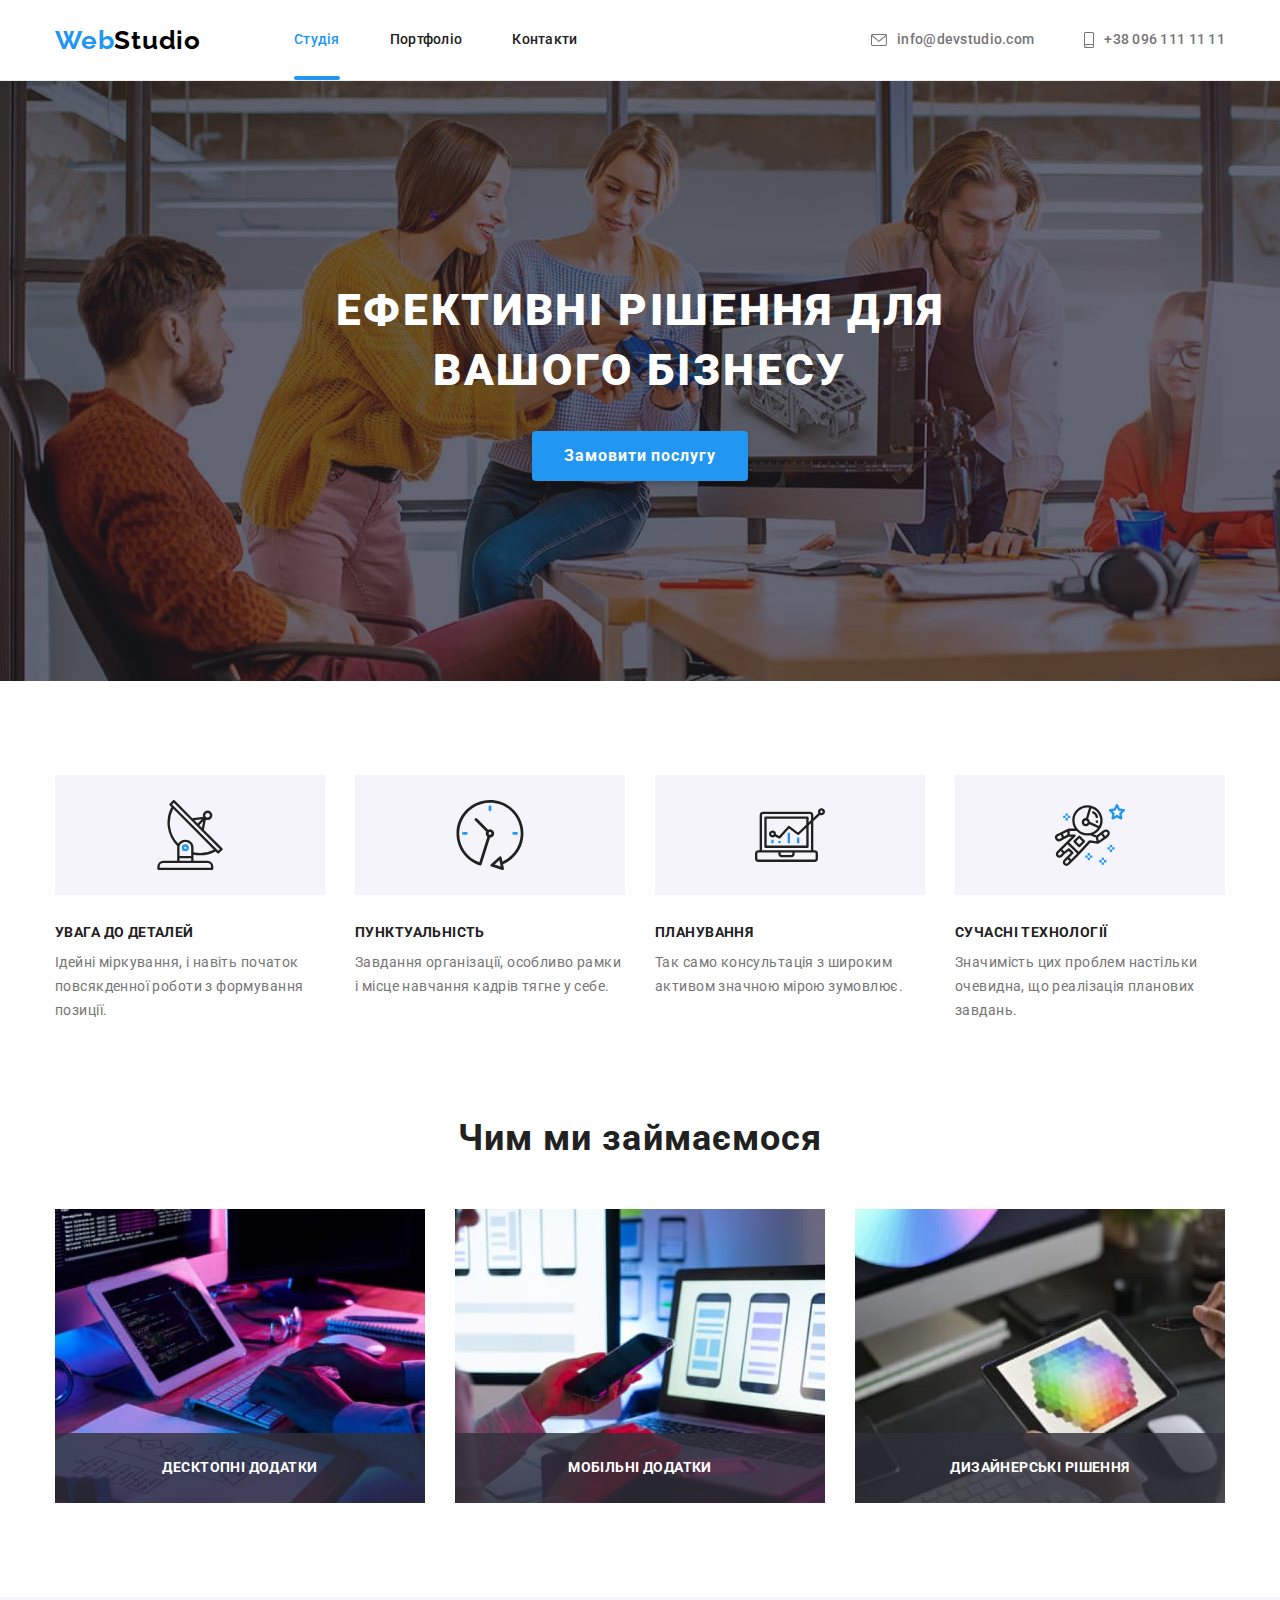
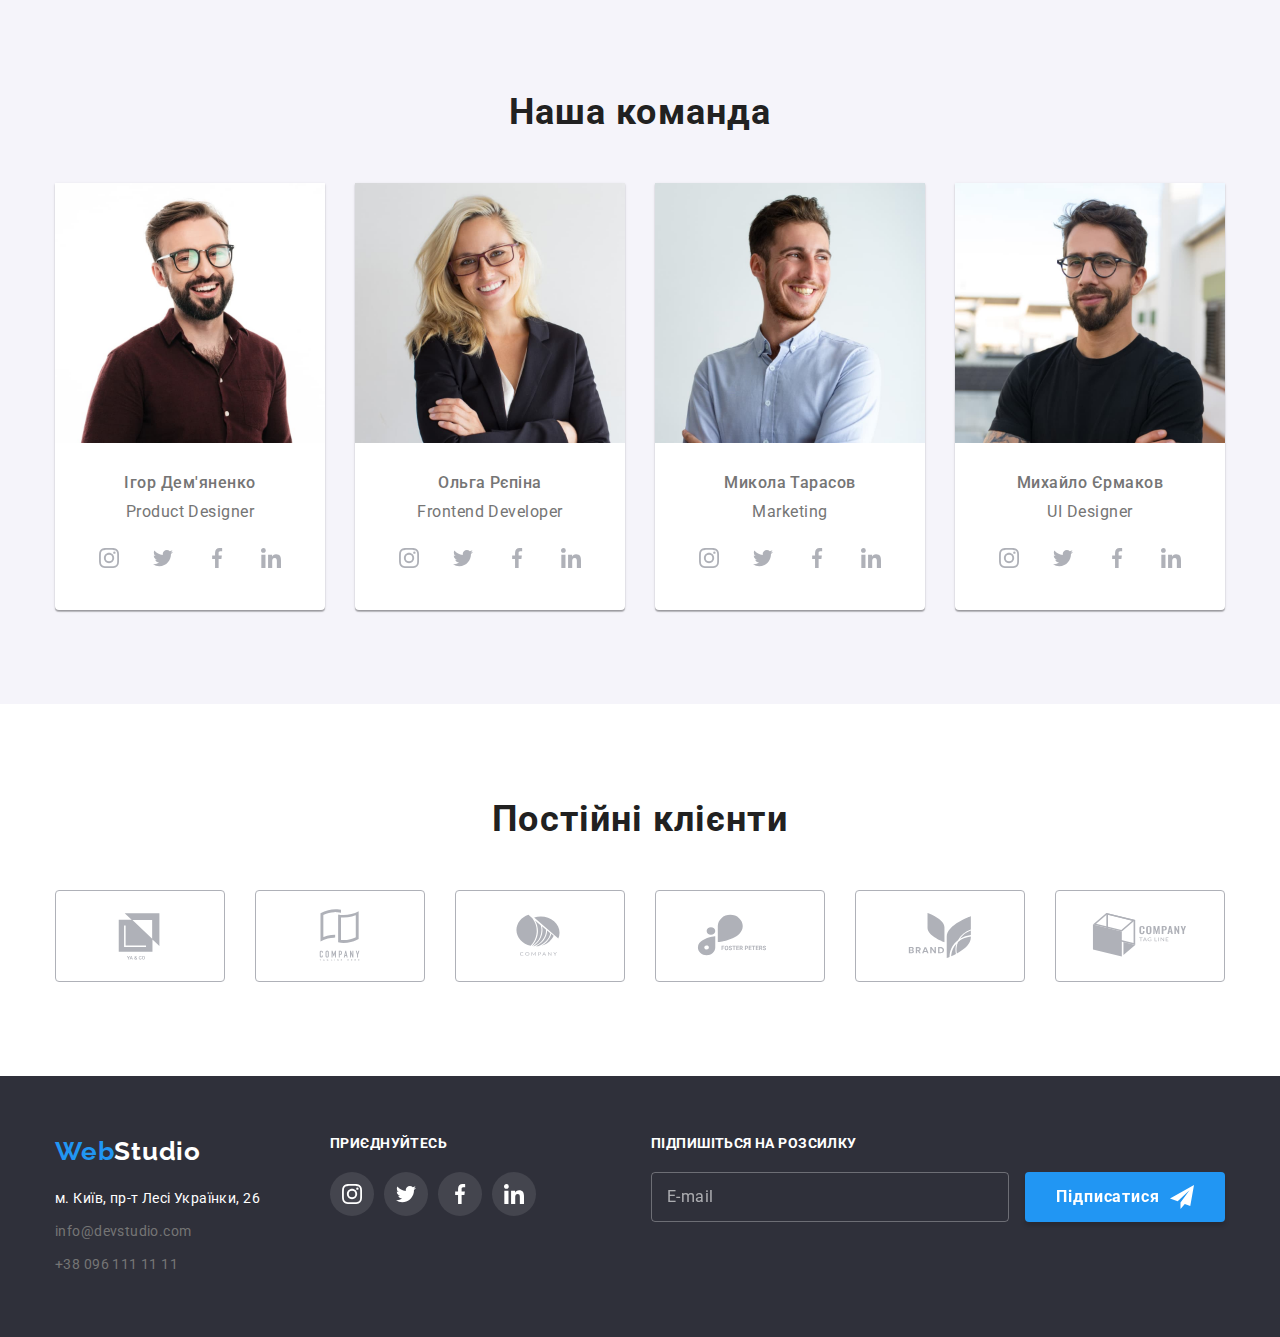
==== index.html @ 05b9ddca "oigpiugiogiug" ====
<!DOCTYPE html>
<html lang="uk">
  <head>
    <meta charset="UTF-8" />
    <meta http-equiv="X-UA-Compatible" content="IE=edge" />
    <meta name="viewport" content="width=device-width, initial-scale=1.0" />
    <title>Webstudio</title>
    <link rel="preconnect" href="https://fonts.googleapis.com" />
    <link rel="preconnect" href="https://fonts.gstatic.com" crossorigin />
    <link
      href="https://fonts.googleapis.com/css2?family=Raleway:wght@700&family=Roboto:wght@400;500;700;900&display=swap"
      rel="stylesheet"
    />
    <link
      rel="stylesheet"
      href="https://cdnjs.cloudflare.com/ajax/libs/modern-normalize/1.1.0/modern-normalize.min.css"
    />
    <link rel="stylesheet" href="./css/styles.css" />
  </head>
  <body>
    <!-- HEADER -->
    <header class="page-header">
      <div class="container page-header__container">
        <nav class="main-nav">
          <a href="./index.html" class="logo">Web<span class="logo--black">Studio</span></a>
          <ul class="main-nav__list">
            <li class="main-nav__item">
              <a href="./index.html" class="main-nav__link main-nav__link--current">Студія</a>
            </li>
            <li class="main-nav__item">
              <a href="./portfolio.html" class="main-nav__link">Портфоліо</a>
            </li>
            <li class="main-nav__item">
              <a href="" class="main-nav__link">Контакти</a>
            </li>
          </ul>
        </nav>

        <ul class="contacts">
          <li class="contacts__item">
            <a href="mailto:info@devstudio.com" class="contacts__link">
              <svg width="16" height="12" class="contacts__icon">
                <use href="./images/icons.svg#icon-envelope"></use>
              </svg>
              info@devstudio.com</a
            >
          </li>
          <li class="contacts__item">
            <a href="tel:+380961111111" class="contacts__link">
              <svg width="10" height="16" class="contacts__icon">
                <use href="./images/icons.svg#icon-smartphone"></use>
              </svg>
              +38 096 111 11 11</a
            >
          </li>
        </ul>
      </div>
    </header>

    <main>
      <!-- HERO -->
      <section class="hero">
        <h1 class="hero__title">Ефективні рішення для вашого бізнесу</h1>
        <button type="button" class="btn hero__btn" data-modal-open>Замовити послугу</button>
      </section>

      <!-- VALUES -->
      <section class="section values">
        <div class="container">
          <h2 class="section__title visualy-hidden">Наші корпоративні цінності</h2>
          <ul class="values__list">
            <li class="values__item">
              <div class="value__icon-container">
                <svg width="70" height="70" class="value__icon">
                  <use href="./images/icons.svg#icon-antenna"></use>
                </svg>
              </div>

              <h3 class="values__title">УВАГА ДО ДЕТАЛЕЙ</h3>
              <p class="values__text">
                Ідейні міркування, і навіть початок повсякденної роботи з формування позиції.
              </p>
            </li>
            <li class="values__item">
              <div class="value__icon-container">
                <svg width="70" height="70" class="value__icon">
                  <use href="./images/icons.svg#icon-Vector"></use>
                </svg>
              </div>
              <h3 class="values__title">ПУНКТУАЛЬНІСТЬ</h3>
              <p class="values__text">
                Завдання організації, особливо рамки і місце навчання кадрів тягне у себе.
              </p>
            </li>
            <li class="values__item">
              <div class="value__icon-container">
                <svg width="70" height="70" class="value__icon">
                  <use href="./images/icons.svg#icon-diagram"></use>
                </svg>
              </div>
              <h3 class="values__title">ПЛАНУВАННЯ</h3>
              <p class="values__text">
                Так само консультація з широким активом значною мірою зумовлює.
              </p>
            </li>
            <li class="values__item">
              <div class="value__icon-container">
                <svg width="70" height="70" class="value__icon">
                  <use href="./images/icons.svg#icon-astronaut"></use>
                </svg>
              </div>
              <h3 class="values__title">СУЧАСНІ ТЕХНОЛОГІЇ</h3>
              <p class="values__text">
                Значимість цих проблем настільки очевидна, що реалізація планових завдань.
              </p>
            </li>
          </ul>
        </div>
      </section>

      <!-- LABOUR -->
      <section class="section labour">
        <div class="container">
          <h2 class="section__title">Чим ми займаємося</h2>
          <ul class="labour__list">
            <li class="labour__item">
              <div class="labour__thumb">
                <img
                  src="./images/desktop.jpg"
                  width="370"
                  height="294"
                  alt="робочий стол з комп'ютером"
                  class="labour__image"
                />
                <p class="labour__text">Десктопні додатки</p>
              </div>
            </li>
            <li class="labour__item">
              <div class="labour__thumb">
                <img
                  src="./images/laptop.jpg"
                  width="370"
                  height="294"
                  alt="ноутбук"
                  class="labour__image"
                />
                <p class="labour__text">Мобільні додатки</p>
              </div>
            </li>
            <li class="labour__item">
              <div class="labour__thumb">
                <img
                  src="./images/tablet.jpg"
                  width="370"
                  height="294"
                  alt="планшет"
                  class="labour__image"
                />
                <p class="labour__text">Дизайнерські рішення</p>
              </div>
            </li>
          </ul>
        </div>
      </section>

      <!-- TEAM -->
      <section class="section team-section">
        <div class="container">
          <h2 class="section__title">Наша команда</h2>
          <ul class="team-list">
            <li class="team-list__item">
              <img
                src="./images/igor-demyanenko.jpg"
                alt="фото чоловіка"
                width="270"
                height="260"
              />
              <h3 class="team-list__title">Ігор Дем'яненко</h3>
              <p class="team-list__text">Product Designer</p>
              <ul class="network-list">
                <li class="network-list__item">
                  <a href="" class="network-list__link">
                    <svg width="20" height="20" class="image-svg">
                      <use href="./images/icons.svg#icon-instagram"></use>
                    </svg>
                  </a>
                </li>
                <li class="network-list__item">
                  <a href="" class="network-list__link">
                    <svg width="20" height="20" class="image-svg">
                      <use href="./images/icons.svg#icon-twitter"></use>
                    </svg>
                  </a>
                </li>
                <li class="network-list__item">
                  <a href="" class="network-list__link">
                    <svg width="20" height="20" class="image-svg">
                      <use href="./images/icons.svg#icon-facebook"></use>
                    </svg>
                  </a>
                </li>
                <li class="network-list__item">
                  <a href="" class="network-list__link">
                    <svg width="20" height="20" class="image-svg">
                      <use href="./images/icons.svg#icon-linkedin"></use>
                    </svg>
                  </a>
                </li>
              </ul>
            </li>
            <li class="team-list__item">
              <img src="./images/olga-repina.jpg" alt="фото жінки" width="270" height="260" />
              <h3 class="team-list__title">Ольга Рєпіна</h3>
              <p class="team-list__text">Frontend Developer</p>
              <ul class="network-list">
                <li class="network-list__item">
                  <a href="" class="network-list__link">
                    <svg width="20" height="20" class="image-svg">
                      <use href="./images/icons.svg#icon-instagram"></use>
                    </svg>
                  </a>
                </li>
                <li class="network-list__item">
                  <a href="" class="network-list__link">
                    <svg width="20" height="20" class="image-svg">
                      <use href="./images/icons.svg#icon-twitter"></use>
                    </svg>
                  </a>
                </li>
                <li class="network-list__item">
                  <a href="" class="network-list__link">
                    <svg width="20" height="20" class="image-svg">
                      <use href="./images/icons.svg#icon-facebook"></use>
                    </svg>
                  </a>
                </li>
                <li class="network-list__item">
                  <a href="" class="network-list__link">
                    <svg width="20" height="20" class="image-svg">
                      <use href="./images/icons.svg#icon-linkedin"></use>
                    </svg>
                  </a>
                </li>
              </ul>
            </li>
            <li class="team-list__item">
              <img src="./images/micola-tarasov.jpg" alt="фото чоловіка" width="270" height="260" />
              <h3 class="team-list__title">Микола Тарасов</h3>
              <p class="team-list__text">Marketing</p>
              <ul class="network-list">
                <li class="network-list__item">
                  <a href="" class="network-list__link">
                    <svg width="20" height="20" class="image-svg">
                      <use href="./images/icons.svg#icon-instagram"></use>
                    </svg>
                  </a>
                </li>
                <li class="network-list__item">
                  <a href="" class="network-list__link">
                    <svg width="20" height="20" class="image-svg">
                      <use href="./images/icons.svg#icon-twitter"></use>
                    </svg>
                  </a>
                </li>
                <li class="network-list__item">
                  <a href="" class="network-list__link">
                    <svg width="20" height="20" class="image-svg">
                      <use href="./images/icons.svg#icon-facebook"></use>
                    </svg>
                  </a>
                </li>
                <li class="network-list__item">
                  <a href="" class="network-list__link">
                    <svg width="20" height="20" class="image-svg">
                      <use href="./images/icons.svg#icon-linkedin"></use>
                    </svg>
                  </a>
                </li>
              </ul>
            </li>
            <li class="team-list__item">
              <img
                src="./images/mikhailo-ermakov.jpg"
                alt="фото чоловіка"
                width="270"
                height="260"
              />
              <h3 class="team-list__title">Михайло Єрмаков</h3>
              <p class="team-list__text">UI Designer</p>
              <ul class="network-list">
                <li class="network-list__item">
                  <a href="" class="network-list__link">
                    <svg width="20" height="20" class="image-svg">
                      <use href="./images/icons.svg#icon-instagram"></use>
                    </svg>
                  </a>
                </li>
                <li class="network-list__item">
                  <a href="" class="network-list__link">
                    <svg width="20" height="20" class="image-svg">
                      <use href="./images/icons.svg#icon-twitter"></use>
                    </svg>
                  </a>
                </li>
                <li class="network-list__item">
                  <a href="" class="network-list__link">
                    <svg width="20" height="20" class="image-svg">
                      <use href="./images/icons.svg#icon-facebook"></use>
                    </svg>
                  </a>
                </li>
                <li class="network-list__item">
                  <a href="" class="network-list__link">
                    <svg width="20" height="20" class="image-svg">
                      <use href="./images/icons.svg#icon-linkedin"></use>
                    </svg>
                  </a>
                </li>
              </ul>
            </li>
          </ul>
        </div>
      </section>

      <!-- ПОСТІЙНІ КЛІЄНТИ -->
      <section class="section">
        <div class="container">
          <h2 class="section__title">Постійні клієнти</h2>
          <ul class="clients">
            <li class="clients__item">
              <a href="" class="clients__link">
                <svg width="106" height="60" class="image-svg">
                  <use href="./images/icons.svg#icon-client-1"></use>
                </svg>
              </a>
            </li>
            <li class="clients__item">
              <a href="" class="clients__link">
                <svg width="106" height="60" class="image-svg">
                  <use href="./images/icons.svg#icon-client-2"></use>
                </svg>
              </a>
            </li>
            <li class="clients__item">
              <a href="" class="clients__link">
                <svg width="106" height="60" class="image-svg">
                  <use href="./images/icons.svg#icon-client-3"></use>
                </svg>
              </a>
            </li>
            <li class="clients__item">
              <a href="" class="clients__link">
                <svg width="106" height="60" class="image-svg">
                  <use href="./images/icons.svg#icon-client-4"></use>
                </svg>
              </a>
            </li>
            <li class="clients__item">
              <a href="" class="clients__link">
                <svg width="106" height="60" class="image-svg">
                  <use href="./images/icons.svg#icon-client-5"></use>
                </svg>
              </a>
            </li>
            <li class="clients__item">
              <a href="" class="clients__link">
                <svg width="106" height="60" class="image-svg">
                  <use href="./images/icons.svg#icon-client-6"></use>
                </svg>
              </a>
            </li>
          </ul>
        </div>
      </section>
      <!-- MODAL WINDOW -->

      <div class="backdrop is-hidden" data-modal>
        <div class="modal">
          <p class="modal__title">Залиште свої дані, ми вам передзвонимо</p>
          <form class="contact-form">
            <label for="name" class="contact-form__label">Ім'я</label>
            <div class="contact-form__thumb">
              <input type="text" id="name" required class="contact-form__input" />
              <svg class="contact-form__icon" width="18" height="18">
                <use href="./images/icons.svg#icon-person-input"></use>
              </svg>
            </div>
            <label for="tel" class="contact-form__label">Телефон</label>
            <div class="contact-form__thumb">
              <input type="tel" id="tel" class="contact-form__input" required />
              <svg class="contact-form__icon" width="18" height="18">
                <use href="./images/icons.svg#icon-phone-input"></use>
              </svg>
            </div>
            <label for="email" class="contact-form__label">Пошта</label>
            <div class="contact-form__thumb">
              <input type="email" id="email" class="contact-form__input" required />
              <svg class="contact-form__icon" width="18" height="18">
                <use href="./images/icons.svg#icon-email-input"></use>
              </svg>
            </div>
            <label for="comment" class="contact-form__label">Коментар</label>
            <textarea
              name="comment"
              id="comment"
              placeholder="Введіть текст"
              class="contact-form__message"
            ></textarea>

            <label for="pact" class="checkbox">
              <input
                type="checkbox"
                name="pact"
                id="pact"
                class="visualy-hidden checkbox__input"
                value="agree-with-terms"
                required
              />
              <span class="checkbox__icon"> </span>
              <span>Погоджуюся з розсилкою та приймаю</span>
              <a href="" target="blank" class="pact-link">Умови договору</a>
            </label>
            <button type="submit" class="btn btn--modal">Відправити</button>
          </form>

          <button class="close-button" data-modal-close>
            <svg class="close-button-icon" width="18" height="18">
              <use href="./images/icons.svg#icon-close"></use>
            </svg>
          </button>
        </div>
      </div>
    </main>

    <!-- FOOTER -->
    <footer class="page-footer">
      <div class="container page-footer--flex-container">
        <div class="foot-adress-container">
          <a href="./index.html" class="logo logo--margin"
            >Web<span class="logo--white">Studio</span></a
          >
          <address>
            <ul class="site-adress">
              <li class="site-adress__item">
                <a
                  href="https://www.google.com.ua/maps/place/%D0%B1%D1%83%D0%BB.+%D0%9B%D0%B5%D1%81%D0%B8+%D0%A3%D0%BA%D1%80%D0%B0%D0%B8%D0%BD%D0%BA%D0%B8,+26,+%D0%9A%D0%B8%D0%B5%D0%B2,+02000/@50.4265841,30.5361971,17z"
                  class="site-adress__link site-adress__link--street"
                  >м. Київ, пр-т Лесі Українки, 26</a
                >
              </li>
              <li class="site-adress__item">
                <a href="mailto:info@devstudio.com" class="site-adress__link">info@devstudio.com</a>
              </li>
              <li class="site-adress__item">
                <a href="tel:+380961111111" class="site-adress__link">+38 096 111 11 11</a>
              </li>
            </ul>
          </address>
        </div>
        <div class="foot-social-links">
          <p class="text">Приєднуйтесь</p>
          <ul class="network-list">
            <li class="foot-network-item">
              <a href="" class="network-list__link network-link--footer">
                <svg width="20" height="20" class="foot-network-icon">
                  <use href="./images/icons.svg#icon-instagram"></use>
                </svg>
              </a>
            </li>
            <li class="foot-network-item">
              <a href="" class="network-list__link network-link--footer">
                <svg width="20" height="20" class="foot-network-icon">
                  <use href="./images/icons.svg#icon-twitter"></use>
                </svg>
              </a>
            </li>
            <li class="foot-network-item">
              <a href="" class="network-list__link network-link--footer">
                <svg width="20" height="20" class="foot-network-icon">
                  <use href="./images/icons.svg#icon-facebook"></use>
                </svg>
              </a>
            </li>
            <li class="foot-network-item">
              <a href="" class="network-list__link network-link--footer">
                <svg width="20" height="20" class="foot-network-icon">
                  <use href="./images/icons.svg#icon-linkedin"></use>
                </svg>
              </a>
            </li>
          </ul>
        </div>
        <div class="sign-container">
          <p class="sign-title">Підпишіться на розсилку</p>
          <form class="sign-form">
            <label class="sign-label"
              ><input type="text" class="sign-input" placeholder=" " /><span
                class="sign-description"
                >E-mail</span
              ></label
            >

            <button type="submit" class="btn with-icon">
              <span>Підписатися</span>
              <svg class="button-icon" width="24" height="24">
                <use href="./images/icons.svg#icon-send"></use>
              </svg>
            </button>
          </form>
        </div>
      </div>
    </footer>
    <script src="./js/modal.js"></script>
  </body>
</html>
---- css/styles.css ----
:root {
  --main-text-color: #757575;
  --secondary-text-color: #212121;
  --accent-color: #2196f3;
  --main-background-color: #f5f5f5;
  --secondary-background-color: #f5f4fa;
  --white-color: #ffffff;
  --banner-background-color: #2f303a;
  --black-color: #000000;
  --background-icon-color: #afb1b8;
}

/* RESET */

ul {
  list-style: none;
  padding: 0;
  margin: 0;
}

a {
  text-decoration: none;
  color: inherit;
}

h1,
h2,
h3,
h4,
p {
  margin: 0;
}

img {
  display: block;
  max-width: 100%;
  height: auto;
}

/* UTILITES */

.image-svg {
  display: block;
}

.is-hidden {
  opacity: 0;
  pointer-events: none;
}

/*  COMMON STYLES */

body {
  max-width: 1600px;
  margin: 0 auto;

  color: var(--main-text-color);
  font-family: 'Roboto', sans-serif;
}

.section {
  padding-top: 94px;
  padding-bottom: 94px;
}

.container {
  width: 1200px;
  margin-left: auto;
  margin-right: auto;
  padding-left: 15px;
  padding-right: 15px;
}

.title {
  color: var(--secondary-text-color);
}

.visualy-hidden {
  position: absolute;
  width: 1px;
  height: 1px;
  margin: -1px;
  border: 0;
  padding: 0;
  clip: rect(0 0 0 0);
  overflow: hidden;
}

.section__title {
  margin-bottom: 50px;

  font-weight: 700;
  font-size: 36px;
  line-height: 1.17;
  text-align: center;
  letter-spacing: 0.03em;
  color: var(--secondary-text-color);
}

.btn {
  padding-top: 10px;
  padding-bottom: 10px;
  border: 0;
  border-radius: 4px;

  font-family: inherit;
  font-weight: 700;
  font-size: 16px;
  line-height: 1.88;
  letter-spacing: 0.06em;
  cursor: pointer;

  color: var(--white-color);
  background-color: var(--accent-color);
  border-color: transparent;

  box-shadow: 0px 4px 4px rgba(0, 0, 0, 0.15);
}

/* HEADER */

.page-header {
  border-bottom: 1px solid #ececec;
}

.page-header__container {
  display: flex;
  align-items: center;
}

/* LOGO */

.logo {
  display: inline-flex;
  margin-right: 93px;

  font-family: 'Raleway', sans-serif;
  font-weight: 700;
  font-size: 26px;
  line-height: 1.19;
  letter-spacing: 0.03em;
  color: var(--accent-color);
}

.logo--black {
  color: var(--black-color);
}

/*  MAIN NAVIGATION */

.main-nav {
  display: flex;
  align-items: center;
}

.main-nav__list {
  display: flex;
}

.main-nav__item:not(:last-child) {
  margin-right: 50px;
}

.main-nav__link {
  display: block;
  padding-top: 32px;
  padding-bottom: 32px;

  transition: color 250ms cubic-bezier(0.4, 0, 0.2, 1);

  font-weight: 500;
  font-size: 14px;
  line-height: 1.14;
  letter-spacing: 0.02em;

  color: var(--secondary-text-color);
}

.main-nav__link:hover,
.main-nav__link:focus,
.main-nav__link--current {
  color: var(--accent-color);
}

.main-nav__item {
  position: relative;
}

.main-nav__link--current::after {
  content: '';

  position: absolute;
  left: 0;
  bottom: 0;
  width: 100%;
  height: 4px;
  border-radius: 2px;

  background-color: currentColor;
}

/* CONTACTS */

.contacts {
  display: flex;
  margin-left: auto;
}

.contacts__item:not(:last-child) {
  margin-right: 50px;
}

.contacts__link {
  display: inline-flex;
  align-items: center;
  padding-top: 32px;
  padding-bottom: 32px;

  transition: color 250ms cubic-bezier(0.4, 0, 0.2, 1), fill 250ms cubic-bezier(0.4, 0, 0.2, 1);

  font-weight: 500;
  font-size: 14px;
  line-height: 1.14;
  letter-spacing: 0.02em;
  fill: currentColor;
}

.contacts__icon {
  margin-right: 10px;
}

.contacts__link:hover,
.contacts__link:focus {
  color: var(--accent-color);
  fill: var(--accent-color);
}

/* HERO */

.hero {
  padding-top: 200px;
  padding-bottom: 200px;

  text-align: center;
  background-color: var(--banner-background-color);
  background-image: linear-gradient(rgba(47, 48, 58, 0.4), rgba(47, 48, 58, 0.4)),
    url(../images/banner.jpg);
}

.hero__title {
  width: 696px;
  margin-right: auto;
  margin-left: auto;
  margin-bottom: 30px;

  font-weight: 900;
  font-size: 44px;
  line-height: 1.36;
  letter-spacing: 0.06em;
  text-transform: uppercase;
  color: var(--white-color);
}

.hero__btn {
  padding-right: 32px;
  padding-left: 32px;
  border-radius: 4px;
  min-width: 216px;
}

/* VALUES */

.values__list {
  display: flex;
}

.values__item:not(:last-child) {
  margin-right: 30px;
}

.values {
  padding-bottom: 0;
}

.values__title {
  margin-bottom: 10px;

  font-weight: 700;
  font-size: 14px;
  line-height: 1.14;
  letter-spacing: 0.03em;
  text-transform: uppercase;
  color: var(--secondary-text-color);
}

.values__text {
  font-weight: 400;
  font-size: 14px;
  line-height: 1.71;
  letter-spacing: 0.03em;
}

.value__icon-container {
  display: inline-flex;
  align-items: center;
  justify-content: center;
  width: 270px;
  height: 120px;
  margin-bottom: 30px;

  background-color: var(--secondary-background-color);
}

.value__icon {
  display: block;
}
/* LABOURS */

.labour__list {
  display: flex;
}

.labour__item:not(:last-child) {
  margin-right: 30px;
}

.labour__text {
  position: absolute;
  bottom: 0;
  width: 100%;
  height: 70px;
  display: flex;
  align-items: center;
  justify-content: center;

  font-weight: 700;
  font-size: 14px;
  line-height: 1.14;
  text-align: center;
  letter-spacing: 0.03em;
  text-transform: uppercase;

  color: var(--white-color);
  background-color: rgba(47, 48, 58, 0.8);
}

.labour__thumb {
  position: relative;
}

/* TEAM */

.team-section {
  background-color: var(--secondary-background-color);
}

.team-list {
  display: flex;
}

.team-list__item:not(:last-child) {
  margin-right: 30px;
}

.team-list__title {
  padding-top: 30px;
  margin-bottom: 10px;

  font-weight: 500;
  font-size: 16px;
  line-height: 1.19;
  text-align: center;
  letter-spacing: 0.03em;
}

.team-list__text {
  margin-bottom: 15px;

  font-weight: 400;
  font-size: 16px;
  line-height: 1.19;
  text-align: center;
  letter-spacing: 0.03em;
}

.team-list__item {
  border-radius: 0px 0px 4px 4px;

  background-color: var(--white-color);
  box-shadow: 0px 1px 3px rgba(0, 0, 0, 0.12), 0px 1px 1px rgba(0, 0, 0, 0.14),
    0px 2px 1px rgba(0, 0, 0, 0.2);
}

.network-list {
  display: flex;
  justify-content: center;
  padding-bottom: 30px;
}

.network-list__item:not(:last-child) {
  margin-right: 10px;
}

.network-list__link {
  display: inline-flex;
  align-items: center;
  justify-content: center;
  width: 44px;
  height: 44px;
  border-radius: 50%;

  transition: fill 250ms cubic-bezier(0.4, 0, 0.2, 1),
    background-color 250ms cubic-bezier(0.4, 0, 0.2, 1);

  fill: var(--background-icon-color);
}

.network-list__link:hover,
.network-list__link:focus {
  fill: var(--white-color);
  background-color: var(--accent-color);
}

/* CLIENTS */

.clients {
  display: flex;
}

.clients__item:not(:last-child) {
  margin-right: 30px;
}

.clients__link {
  display: inline-flex;
  justify-content: center;
  align-items: center;
  width: 170px;
  height: 92px;
  border: 1px solid #afb1b8;
  border-radius: 4px;

  transition: fill 250ms cubic-bezier(0.4, 0, 0.2, 1),
    border-color 250ms cubic-bezier(0.4, 0, 0.2, 1);

  fill: var(--background-icon-color);
}

.clients__link:hover,
.clients__link:focus {
  fill: var(--accent-color);
  border-color: var(--accent-color);
}

/* MODAL WINDOW */

.backdrop {
  position: fixed;
  left: 0;
  top: 0;
  width: 100%;
  height: 100%;

  transition: opacity 250ms cubic-bezier(0.4, 0, 0.2, 1);

  background-color: rgba(0, 0, 0, 0.2);
}

.backdrop.is-hidden .modal {
  transform: scale(1.1) translate(-50%, -50%);
}

.modal {
  position: absolute;
  left: 50%;
  top: 50%;
  transform: translate(-50%, -50%) scale(1);
  width: 528px;
  height: 581px;
  border-radius: 4px;
  padding: 40px;

  transition: transform 500ms cubic-bezier(0.4, 0, 0.2, 1);

  box-shadow: 0 1px 2px rgba(0, 0, 0, 0.2), 0 1px 1px rgba(0, 0, 0, 0.14);
  background-color: var(--white-color);
}

.modal__title {
  margin-bottom: 12px;

  font-weight: 700;
  font-size: 20px;
  line-height: 1.15;
  text-align: center;
  letter-spacing: 0.03em;

  color: var(--secondary-text-color);
}

.contact-form {
  display: flex;
  flex-direction: column;
}

.contact-form__label {
  margin-bottom: 4px;

  font-weight: 400;
  font-size: 12px;
  line-height: 1.14;
  letter-spacing: 0.01em;
}

.contact-form__input {
  height: 40px;
  width: 100%;
  padding-left: 42px;

  transition: border-color 250ms cubic-bezier(0.4, 0, 0.2, 1);

  border: 1px solid rgba(33, 33, 33, 0.2);
  border-radius: 4px;
}

.contact-form__input:focus + .contact-form__icon,
.contact-form__input:focus-within,
.contact-form__message:focus-within {
  outline: none;
  border-color: var(--accent-color);
  fill: var(--accent-color);
}

.contact-form__message {
  margin-bottom: 20px;
  resize: none;
  height: 120px;
  padding: 12px 16px;

  transition: border-color 250ms cubic-bezier(0.4, 0, 0.2, 1);
  border: 1px solid rgba(33, 33, 33, 0.2);
}

.contact-form__message::placeholder {
  font-weight: 400;
  font-size: 12px;
  line-height: 1.14;
  letter-spacing: 0.01em;

  color: rgba(117, 117, 117, 0.5);
}

.contact-form__thumb {
  position: relative;
  margin-bottom: 10px;
}

.contact-form__icon {
  position: absolute;
  top: 50%;
  left: 12px;
  transform: translateY(-50%);
  pointer-events: none;

  transition: fill 250ms cubic-bezier(0.4, 0, 0.2, 1);
}

.checkbox {
  position: relative;
  display: flex;
  align-items: center;
  margin-bottom: 30px;
  padding-left: 36px;

  font-weight: 400;
  font-size: 14px;
  line-height: 1.71;
  letter-spacing: 0.03em;
}

.pact-link {
  text-decoration: underline;
  color: var(--accent-color);
}

.checkbox__icon {
  position: absolute;
  top: 50%;
  left: 12px;
  transform: translateY(-50%);
  display: inline-flex;
  width: 16px;
  height: 15px;
  border: 2px solid var(--secondary-text-color);
  border-radius: 2px;
  transition: background-color 250ms cubic-bezier(0.4, 0, 0.2, 1);
}

.checkbox__input:checked + .checkbox__icon {
  border: transparent;
  background-origin: border-box;
  background-color: var(--accent-color);
  background-image: url(../images/checkbox-icon.svg);
  background-size: contain;
  background-position: center;
}

.btn--modal {
  padding-right: 20px;
  padding-left: 20px;
  min-width: 200px;

  align-self: center;
}

.close-button {
  position: absolute;
  top: 8px;
  right: 8px;
  width: 30px;
  height: 30px;
  display: inline-flex;
  align-items: center;
  justify-content: center;

  transition: fill 250ms cubic-bezier(0.4, 0, 0.2, 1);

  border: 1px solid rgba(0, 0, 0, 0.1);
  border-radius: 50%;
  background-color: inherit;
  cursor: pointer;
}

.close-button:hover,
.close-button:focus {
  fill: var(--accent-color);
}

/*  FOOTER */

.page-footer {
  padding-top: 60px;
  padding-bottom: 60px;

  background-color: var(--banner-background-color);
}

.page-footer--flex-container {
  display: flex;
}

.foot-adress-container {
  margin-right: 70px;
}

/* FOOTER-SITE-ADRESS */

.logo--white {
  color: var(--white-color);
}

.logo--margin {
  margin-bottom: 20px;
  margin-right: 0;
}

.site-adress__item:not(:last-child) {
  margin-bottom: 9px;
}

.site-adress__link {
  transition: color 250ms cubic-bezier(0.4, 0, 0.2, 1);

  font-weight: 400;
  font-size: 14px;
  line-height: 1.71;
  letter-spacing: 0.03em;
  font-style: normal;
}

.site-adress__link--street {
  color: var(--white-color);
}

.site-adress__link--mail,
.site-adress__link--phone {
  color: rgba(255, 255, 255, 0.6);
}

.site-adress__link:hover,
.site-adress__link:focus {
  color: var(--accent-color);
}

/* FOOTER-NETWORK */

/* .network-list {
  display: flex;
  justify-content: center;
  padding-bottom: 30px;
}

.network-list__item:not(:last-child) {
  margin-right: 10px;
}

.network-list__link {
  display: inline-flex;
  align-items: center;
  justify-content: center;
  width: 44px;
  height: 44px;
  border-radius: 50%;

  transition: fill 250ms cubic-bezier(0.4, 0, 0.2, 1),
    background-color 250ms cubic-bezier(0.4, 0, 0.2, 1);

  fill: var(--background-icon-color);
} */

.foot-network-list {
  display: flex;
}

.network-link--footer {
  background-color: rgba(255, 255, 255, 0.1);
  fill: var(--white-color);
}

.foot-network-link:hover,
.foot-network-link:focus {
  background-color: var(--accent-color);
}

.foot-network-item:not(:last-child) {
  margin-right: 10px;
}

.foot-social-links > .text {
  margin-bottom: 20px;

  font-weight: 700;
  font-size: 14px;
  line-height: 1.14;
  letter-spacing: 0.03em;
  text-transform: uppercase;

  color: var(--white-color);
}

/* FORM */

.sign-form {
  position: relative;
}

.sign-title {
  margin-bottom: 20px;

  font-weight: 700;
  font-size: 14px;
  line-height: 1.14;
  letter-spacing: 0.03em;
  text-transform: uppercase;

  color: var(--white-color);
}

.sign-input {
  width: 358px;
  height: 50px;
  padding-left: 70px;
  border-radius: 4px;

  transition: border-color 250ms cubic-bezier(0.4, 0, 0.2, 1);

  border: 1px solid rgba(255, 255, 255, 0.3);
  outline: transparent;
  background-color: inherit;
  cursor: pointer;
}

.sign-input:focus {
  border-color: var(--accent-color);
}

.sign-input:focus + .sign-description {
  color: var(--accent-color);
}

.sign-input:not(:placeholder-shown) {
  color: var(--white-color);
}

.sign-label {
  margin-right: 12px;

  font-weight: 400;
  font-size: 16px;
  line-height: 1.25;
  letter-spacing: 0.03em;

  color: rgba(255, 255, 255, 0.6);
}

.sign-description {
  position: absolute;
  top: 50%;
  left: 16px;
  transform: translateY(-50%);
  pointer-events: none;

  transition: color 250ms cubic-bezier(0.4, 0, 0.2, 1);
}

.sign-container {
  margin-left: auto;
}

.btn.with-icon {
  display: inline-flex;
  align-items: center;
  justify-content: center;
  padding-left: 28px;
  padding-right: 28px;
  min-width: 200px;
}

.button-icon {
  margin-left: 10px;
}
/* PORTFOLIO */

/*  BUTTON */

.button-list {
  display: flex;
  justify-content: center;
  margin-bottom: 50px;
}

.button {
  padding: 4px 20px;
  border-radius: 4px;
  border-color: transparent;

  transition: background-color 250ms cubic-bezier(0.4, 0, 0.2, 1),
    color 250ms cubic-bezier(0.4, 0, 0.2, 1), box-shadow 250ms cubic-bezier(0.4, 0, 0.2, 1);

  font-family: inherit;
  font-weight: 500;
  font-size: 16px;
  line-height: 1.62;
  letter-spacing: 0.03em;

  color: var(--secondary-text-color);
  background-color: var(--secondary-background-color);
  border-color: transparent;
  cursor: pointer;
}

.button-list .item:not(:last-child) {
  margin-right: 8px;
}

.button:hover,
.button:focus {
  color: var(--white-color);
  background-color: var(--accent-color);
  box-shadow: 0px 4px 4px rgba(0, 0, 0, 0.25);
}

/*  WORKS */

.work-list {
  display: flex;
  flex-wrap: wrap;
  gap: 30px;
}

.work-list > .item {
  /* flex-basis: calc((100%-2 * 30px) / 3); */
  width: 370px;
}

/* .work-list .item:nth-last-child(n + 4) {
  margin-bottom: 30px;
}

.work-list .item:not(:nth-child(3n)) {
  margin-right: 30px;
} */

.work-list .title {
  margin-bottom: 4px;

  font-weight: 700;
  font-size: 18px;
  line-height: 2;
  letter-spacing: 0.06em;
}

.work-list .text {
  font-weight: 400;
  font-size: 16px;
  line-height: 1.88;
  letter-spacing: 0.03em;
}

.work-item-description {
  padding: 20px 24px;
  border-left: 1px solid #eeeeee;
  border-right: 1px solid #eeeeee;
  border-bottom: 1px solid #eeeeee;
}

.work-list-link {
  position: relative;
  display: block;

  transition: box-shadow 250ms cubic-bezier(0.4, 0, 0.2, 1);
}

.work-list-link:hover,
.work-list-link:focus {
  box-shadow: 1px 4px 6px rgba(0, 0, 0, 0.16), 0px 4px 4px rgba(0, 0, 0, 0.06);
}

.work-list .thumb {
  position: relative;
  overflow: hidden;
}

.overlay-text {
  position: absolute;
  top: 0;
  left: 0;
  transform: translateY(100%);
  width: 100%;
  height: 100%;
  padding: 63px 24px;

  transition: transform 250ms cubic-bezier(0.4, 0, 0.2, 1);

  font-weight: 400;
  font-size: 18px;
  line-height: 1.56;
  letter-spacing: 0.03em;

  color: var(--white-color);
  background-color: rgba(33, 150, 243, 0.8);
}

.work-list-link:hover .overlay-text,
.work-list-link:focus .overlay-text {
  transform: translateY(0);
}
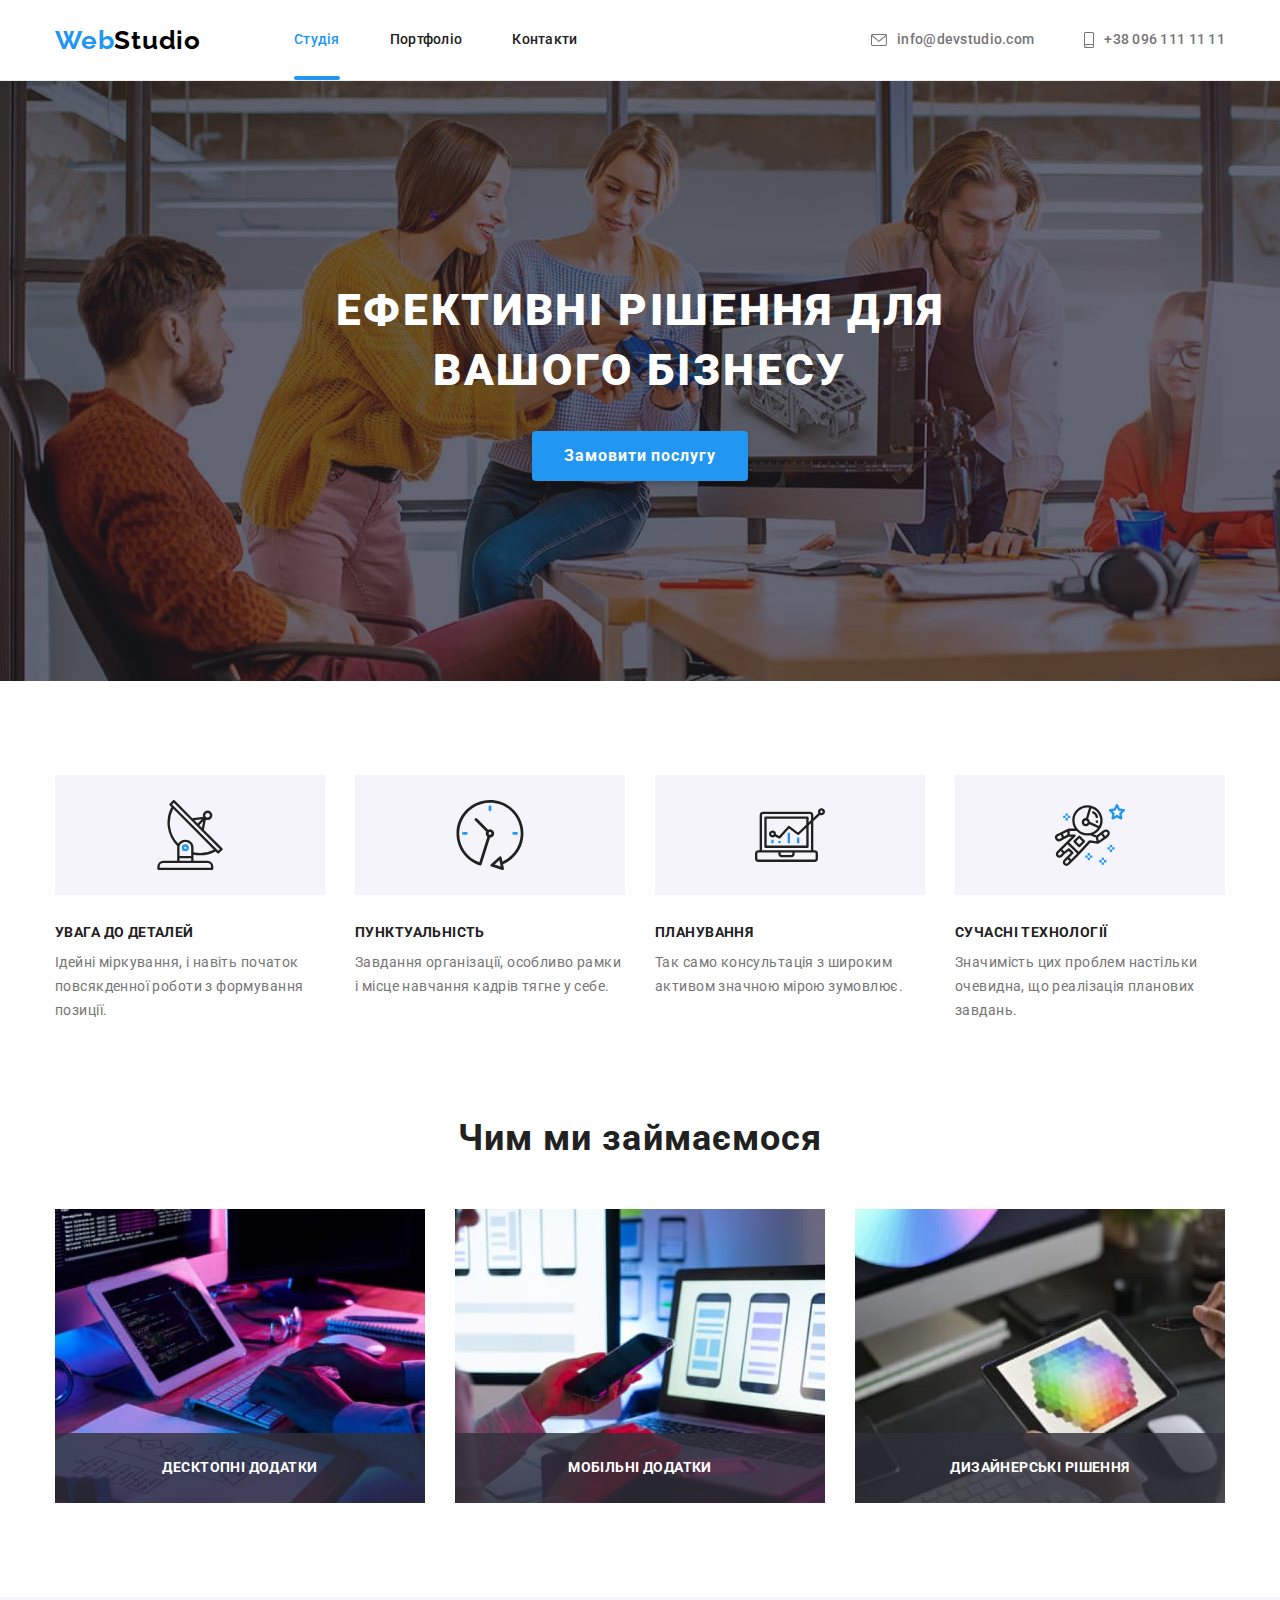
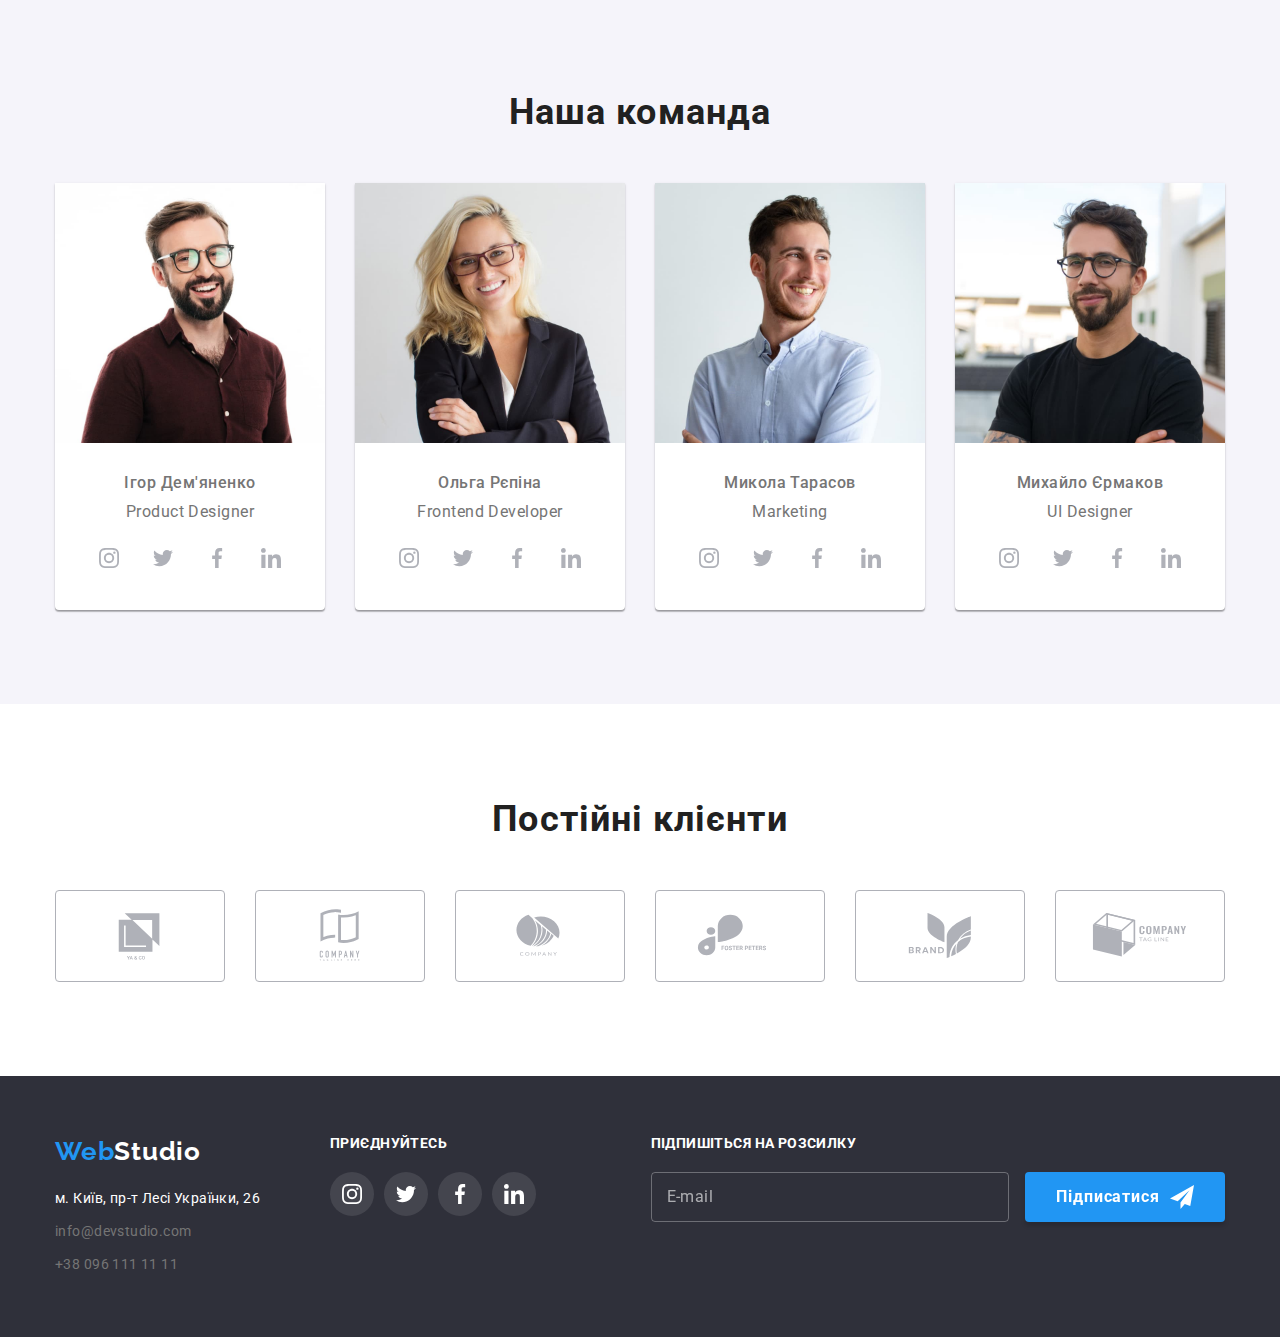
==== commit 2938f164: "BEM-ready" ====
--- a/index.html
+++ b/index.html
@@ -458,30 +458,30 @@
           </address>
         </div>
         <div class="foot-social-links">
-          <p class="text">Приєднуйтесь</p>
+          <p class="foot-social-links__text">Приєднуйтесь</p>
           <ul class="network-list">
-            <li class="foot-network-item">
+            <li class="network-list__item">
               <a href="" class="network-list__link network-link--footer">
                 <svg width="20" height="20" class="foot-network-icon">
                   <use href="./images/icons.svg#icon-instagram"></use>
                 </svg>
               </a>
             </li>
-            <li class="foot-network-item">
+            <li class="network-list__item">
               <a href="" class="network-list__link network-link--footer">
                 <svg width="20" height="20" class="foot-network-icon">
                   <use href="./images/icons.svg#icon-twitter"></use>
                 </svg>
               </a>
             </li>
-            <li class="foot-network-item">
+            <li class="network-list__item">
               <a href="" class="network-list__link network-link--footer">
                 <svg width="20" height="20" class="foot-network-icon">
                   <use href="./images/icons.svg#icon-facebook"></use>
                 </svg>
               </a>
             </li>
-            <li class="foot-network-item">
+            <li class="network-list__item">
               <a href="" class="network-list__link network-link--footer">
                 <svg width="20" height="20" class="foot-network-icon">
                   <use href="./images/icons.svg#icon-linkedin"></use>
@@ -493,14 +493,12 @@
         <div class="sign-container">
           <p class="sign-title">Підпишіться на розсилку</p>
           <form class="sign-form">
-            <label class="sign-label"
-              ><input type="text" class="sign-input" placeholder=" " /><span
-                class="sign-description"
-                >E-mail</span
-              ></label
-            >
-
-            <button type="submit" class="btn with-icon">
+            <label class="sign-form__label"
+              ><input type="text" class="sign-form__input" placeholder=" " />
+              <span class="sign-form__description"> E-mail </span>
+            </label>
+
+            <button type="submit" class="btn btn--sign-form">
               <span>Підписатися</span>
               <svg class="button-icon" width="24" height="24">
                 <use href="./images/icons.svg#icon-send"></use>
--- a/css/styles.css
+++ b/css/styles.css
@@ -98,6 +98,9 @@
 }
 
 .btn {
+  display: inline-flex;
+  align-items: center;
+  justify-content: center;
   padding-top: 10px;
   padding-bottom: 10px;
   border: 0;
@@ -384,6 +387,7 @@
 }
 
 .team-list__item {
+  padding-bottom: 30px;
   border-radius: 0px 0px 4px 4px;
 
   background-color: var(--white-color);
@@ -394,7 +398,6 @@
 .network-list {
   display: flex;
   justify-content: center;
-  padding-bottom: 30px;
 }
 
 .network-list__item:not(:last-child) {
@@ -694,49 +697,13 @@
 
 /* FOOTER-NETWORK */
 
-/* .network-list {
-  display: flex;
-  justify-content: center;
-  padding-bottom: 30px;
-}
-
-.network-list__item:not(:last-child) {
-  margin-right: 10px;
-}
-
-.network-list__link {
-  display: inline-flex;
-  align-items: center;
-  justify-content: center;
-  width: 44px;
-  height: 44px;
-  border-radius: 50%;
-
-  transition: fill 250ms cubic-bezier(0.4, 0, 0.2, 1),
-    background-color 250ms cubic-bezier(0.4, 0, 0.2, 1);
-
-  fill: var(--background-icon-color);
-} */
-
-.foot-network-list {
-  display: flex;
-}
-
 .network-link--footer {
   background-color: rgba(255, 255, 255, 0.1);
   fill: var(--white-color);
 }
 
-.foot-network-link:hover,
-.foot-network-link:focus {
-  background-color: var(--accent-color);
-}
-
-.foot-network-item:not(:last-child) {
-  margin-right: 10px;
-}
-
-.foot-social-links > .text {
+.foot-social-links__text,
+.sign-title {
   margin-bottom: 20px;
 
   font-weight: 700;
@@ -750,49 +717,15 @@
 
 /* FORM */
 
+.sign-container {
+  margin-left: auto;
+}
+
 .sign-form {
   position: relative;
 }
 
-.sign-title {
-  margin-bottom: 20px;
-
-  font-weight: 700;
-  font-size: 14px;
-  line-height: 1.14;
-  letter-spacing: 0.03em;
-  text-transform: uppercase;
-
-  color: var(--white-color);
-}
-
-.sign-input {
-  width: 358px;
-  height: 50px;
-  padding-left: 70px;
-  border-radius: 4px;
-
-  transition: border-color 250ms cubic-bezier(0.4, 0, 0.2, 1);
-
-  border: 1px solid rgba(255, 255, 255, 0.3);
-  outline: transparent;
-  background-color: inherit;
-  cursor: pointer;
-}
-
-.sign-input:focus {
-  border-color: var(--accent-color);
-}
-
-.sign-input:focus + .sign-description {
-  color: var(--accent-color);
-}
-
-.sign-input:not(:placeholder-shown) {
-  color: var(--white-color);
-}
-
-.sign-label {
+.sign-form__label {
   margin-right: 12px;
 
   font-weight: 400;
@@ -803,7 +736,7 @@
   color: rgba(255, 255, 255, 0.6);
 }
 
-.sign-description {
+.sign-form__description {
   position: absolute;
   top: 50%;
   left: 16px;
@@ -813,14 +746,33 @@
   transition: color 250ms cubic-bezier(0.4, 0, 0.2, 1);
 }
 
-.sign-container {
-  margin-left: auto;
-}
-
-.btn.with-icon {
-  display: inline-flex;
-  align-items: center;
-  justify-content: center;
+.sign-form__input {
+  width: 358px;
+  height: 50px;
+  padding-left: 70px;
+  border-radius: 4px;
+
+  transition: border-color 250ms cubic-bezier(0.4, 0, 0.2, 1);
+
+  border: 1px solid rgba(255, 255, 255, 0.3);
+  outline: transparent;
+  background-color: inherit;
+  cursor: pointer;
+}
+
+.sign-form__input:focus {
+  border-color: var(--accent-color);
+}
+
+.sign-form__input:focus + .sign-form__description {
+  color: var(--accent-color);
+}
+
+.sign-form__input:not(:placeholder-shown) {
+  color: var(--white-color);
+}
+
+.btn--sign-form {
   padding-left: 28px;
   padding-right: 28px;
   min-width: 200px;
@@ -859,7 +811,7 @@
   cursor: pointer;
 }
 
-.button-list .item:not(:last-child) {
+.button-list__item:not(:last-child) {
   margin-right: 8px;
 }
 
@@ -878,20 +830,18 @@
   gap: 30px;
 }
 
-.work-list > .item {
-  /* flex-basis: calc((100%-2 * 30px) / 3); */
+.work-list__item {
   width: 370px;
 }
 
-/* .work-list .item:nth-last-child(n + 4) {
-  margin-bottom: 30px;
-}
-
-.work-list .item:not(:nth-child(3n)) {
-  margin-right: 30px;
-} */
-
-.work-list .title {
+.work-list__link {
+  position: relative;
+  display: block;
+
+  transition: box-shadow 250ms cubic-bezier(0.4, 0, 0.2, 1);
+}
+
+.work-list__title {
   margin-bottom: 4px;
 
   font-weight: 700;
@@ -900,33 +850,26 @@
   letter-spacing: 0.06em;
 }
 
-.work-list .text {
+.work-list__text {
   font-weight: 400;
   font-size: 16px;
   line-height: 1.88;
   letter-spacing: 0.03em;
 }
 
-.work-item-description {
+.work-list__description {
   padding: 20px 24px;
   border-left: 1px solid #eeeeee;
   border-right: 1px solid #eeeeee;
   border-bottom: 1px solid #eeeeee;
 }
 
-.work-list-link {
-  position: relative;
-  display: block;
-
-  transition: box-shadow 250ms cubic-bezier(0.4, 0, 0.2, 1);
-}
-
-.work-list-link:hover,
-.work-list-link:focus {
+.work-list__link:hover,
+.work-list__link:focus {
   box-shadow: 1px 4px 6px rgba(0, 0, 0, 0.16), 0px 4px 4px rgba(0, 0, 0, 0.06);
 }
 
-.work-list .thumb {
+.work-list__thumb {
   position: relative;
   overflow: hidden;
 }
@@ -951,7 +894,7 @@
   background-color: rgba(33, 150, 243, 0.8);
 }
 
-.work-list-link:hover .overlay-text,
-.work-list-link:focus .overlay-text {
+.work-list__link:hover .overlay-text,
+.work-list__link:focus .overlay-text {
   transform: translateY(0);
 }
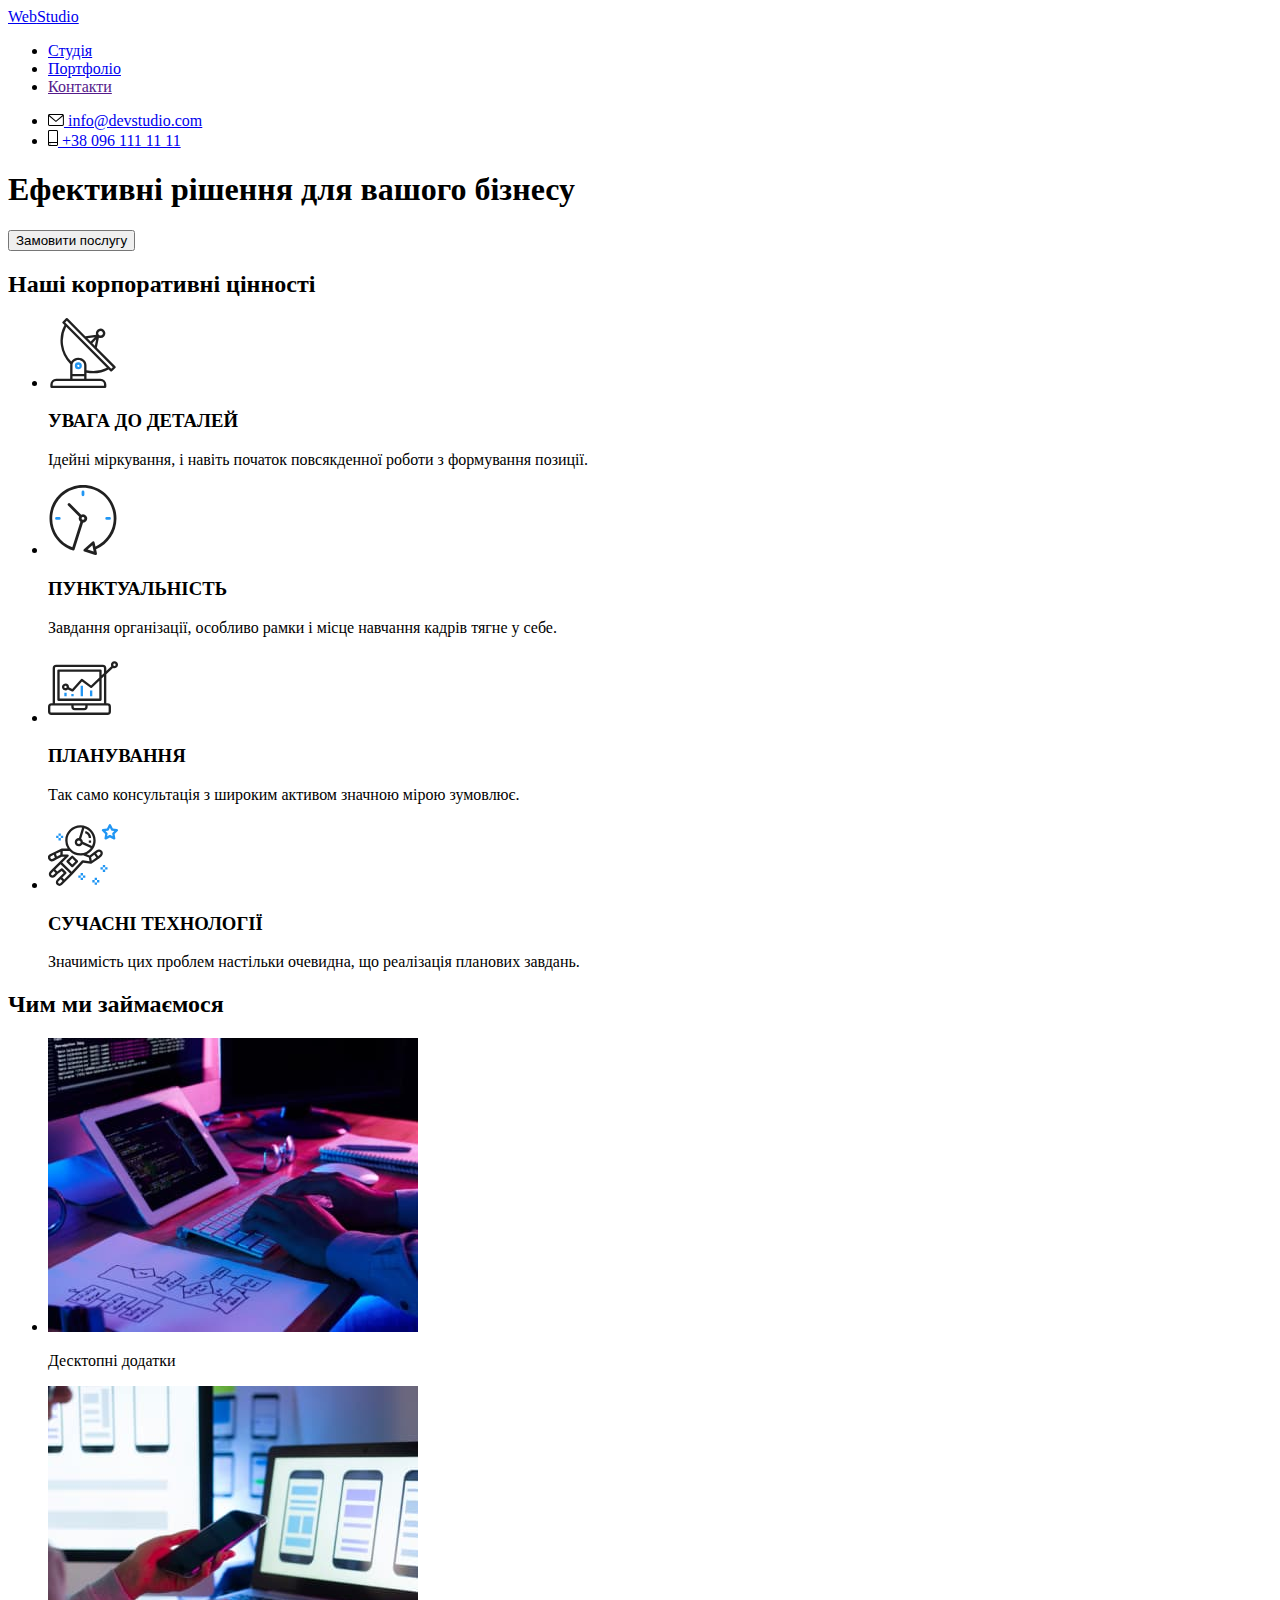
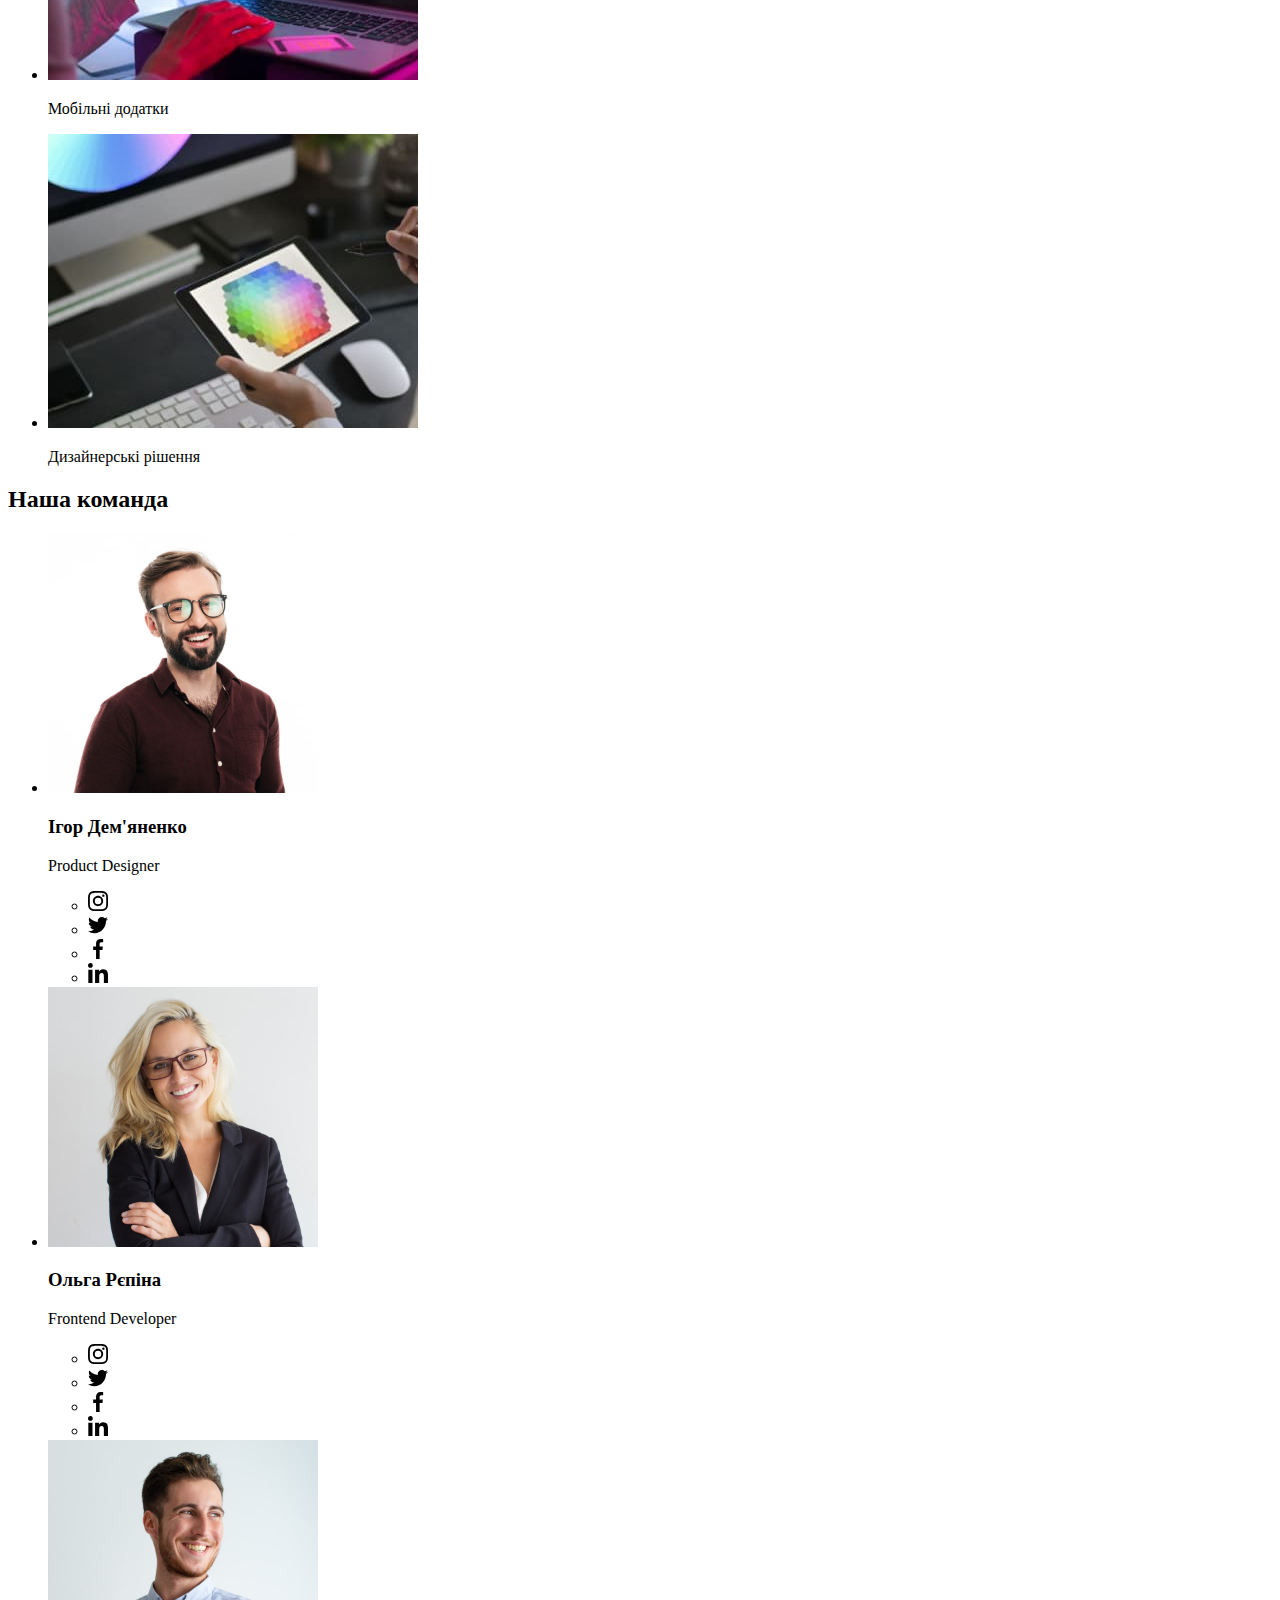
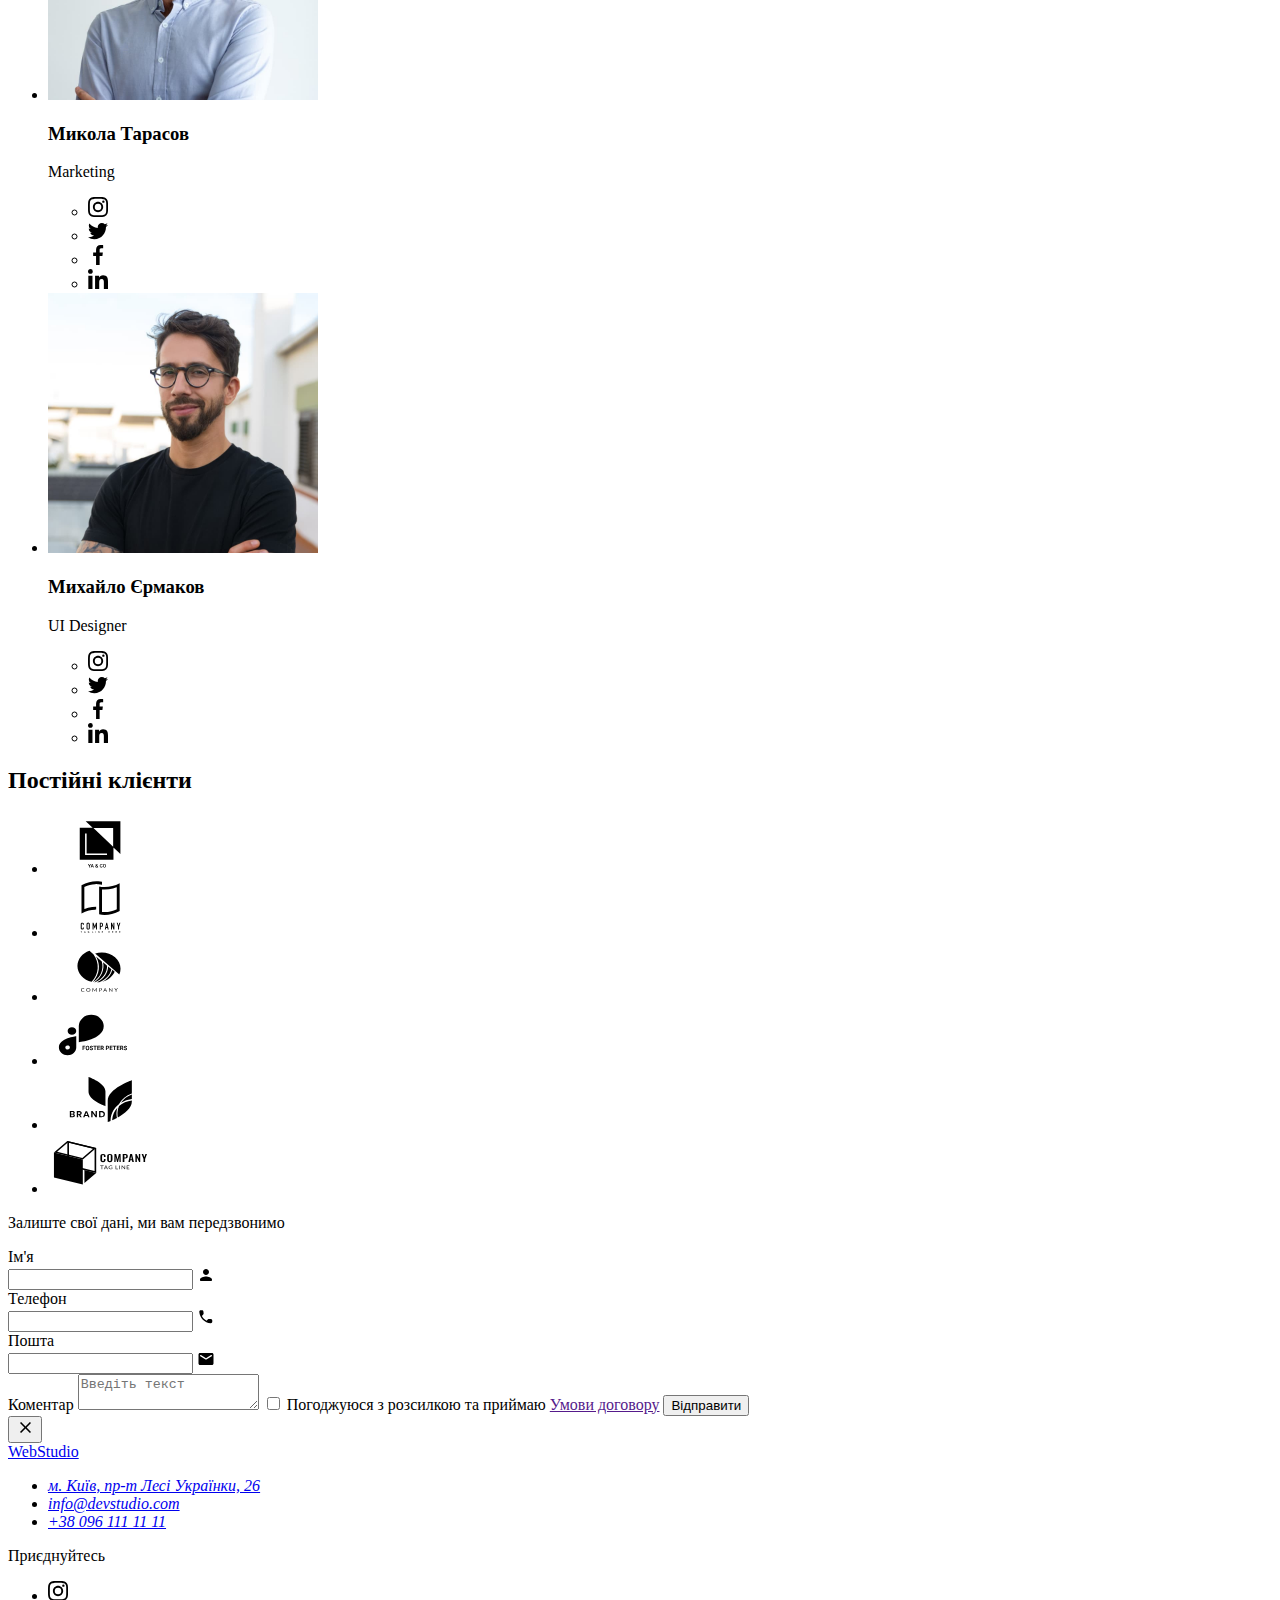
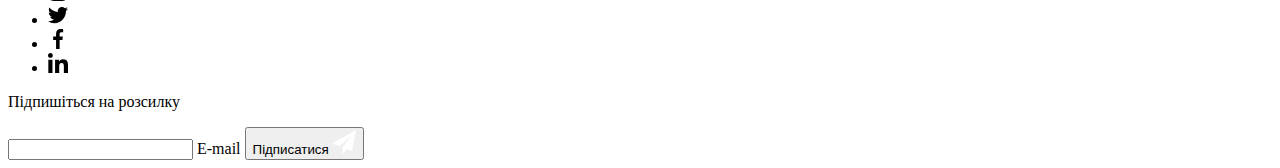
==== commit 1ef48104: "ready" ====
--- a/index.html
+++ b/index.html
@@ -5,24 +5,24 @@
     <meta http-equiv="X-UA-Compatible" content="IE=edge" />
     <meta name="viewport" content="width=device-width, initial-scale=1.0" />
     <title>Webstudio</title>
-    <link rel="preconnect" href="https://fonts.googleapis.com" />
+    <!-- <link rel="preconnect" href="https://fonts.googleapis.com" />
     <link rel="preconnect" href="https://fonts.gstatic.com" crossorigin />
     <link
       href="https://fonts.googleapis.com/css2?family=Raleway:wght@700&family=Roboto:wght@400;500;700;900&display=swap"
       rel="stylesheet"
-    />
-    <link
-      rel="stylesheet"
-      href="https://cdnjs.cloudflare.com/ajax/libs/modern-normalize/1.1.0/modern-normalize.min.css"
-    />
-    <link rel="stylesheet" href="./css/styles.css" />
+    /> -->
+
+    <link rel="stylesheet" href="./dist/css/main.min.css" />
+    <!-- <link rel="stylesheet" href="./css/styles.css" /> -->
   </head>
   <body>
     <!-- HEADER -->
     <header class="page-header">
       <div class="container page-header__container">
         <nav class="main-nav">
-          <a href="./index.html" class="logo">Web<span class="logo--black">Studio</span></a>
+          <a href="./index.html" class="logo logo__page-header"
+            >Web<span class="logo--black">Studio</span></a
+          >
           <ul class="main-nav__list">
             <li class="main-nav__item">
               <a href="./index.html" class="main-nav__link main-nav__link--current">Студія</a>
@@ -119,7 +119,7 @@
       </section>
 
       <!-- LABOUR -->
-      <section class="section labour">
+      <section class="section">
         <div class="container">
           <h2 class="section__title">Чим ми займаємося</h2>
           <ul class="labour__list">
@@ -420,7 +420,7 @@
               <span>Погоджуюся з розсилкою та приймаю</span>
               <a href="" target="blank" class="pact-link">Умови договору</a>
             </label>
-            <button type="submit" class="btn btn--modal">Відправити</button>
+            <button type="submit" class="btn btn__contact-form">Відправити</button>
           </form>
 
           <button class="close-button" data-modal-close>
@@ -434,9 +434,9 @@
 
     <!-- FOOTER -->
     <footer class="page-footer">
-      <div class="container page-footer--flex-container">
-        <div class="foot-adress-container">
-          <a href="./index.html" class="logo logo--margin"
+      <div class="container page-footer__container">
+        <div class="page-footer__container--flex-element">
+          <a href="./index.html" class="logo logo__page-footer"
             >Web<span class="logo--white">Studio</span></a
           >
           <address>
@@ -457,7 +457,7 @@
             </ul>
           </address>
         </div>
-        <div class="foot-social-links">
+        <div class="page-footer__container--flex-element">
           <p class="foot-social-links__text">Приєднуйтесь</p>
           <ul class="network-list">
             <li class="network-list__item">
@@ -490,7 +490,7 @@
             </li>
           </ul>
         </div>
-        <div class="sign-container">
+        <div class="page-footer__container--flex-element">
           <p class="sign-title">Підпишіться на розсилку</p>
           <form class="sign-form">
             <label class="sign-form__label"
@@ -498,7 +498,7 @@
               <span class="sign-form__description"> E-mail </span>
             </label>
 
-            <button type="submit" class="btn btn--sign-form">
+            <button type="submit" class="btn btn__sign-form">
               <span>Підписатися</span>
               <svg class="button-icon" width="24" height="24">
                 <use href="./images/icons.svg#icon-send"></use>
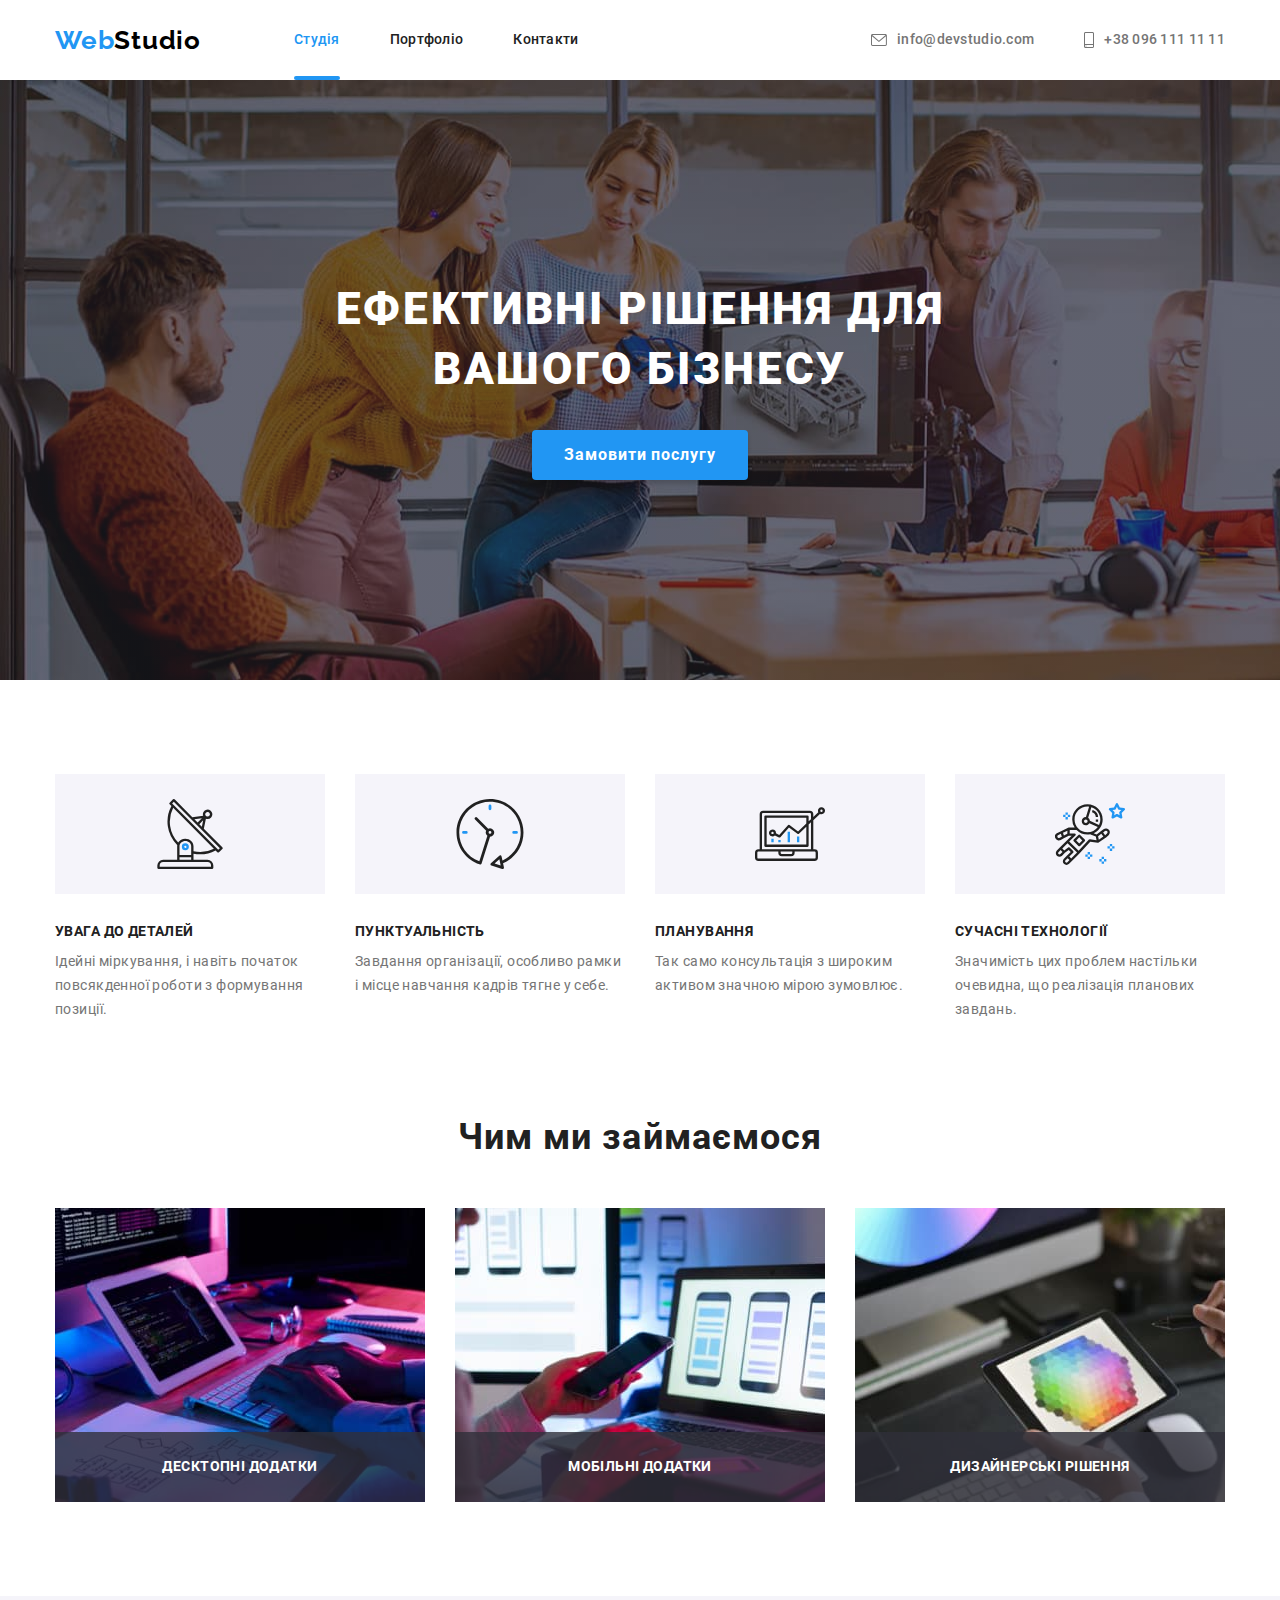
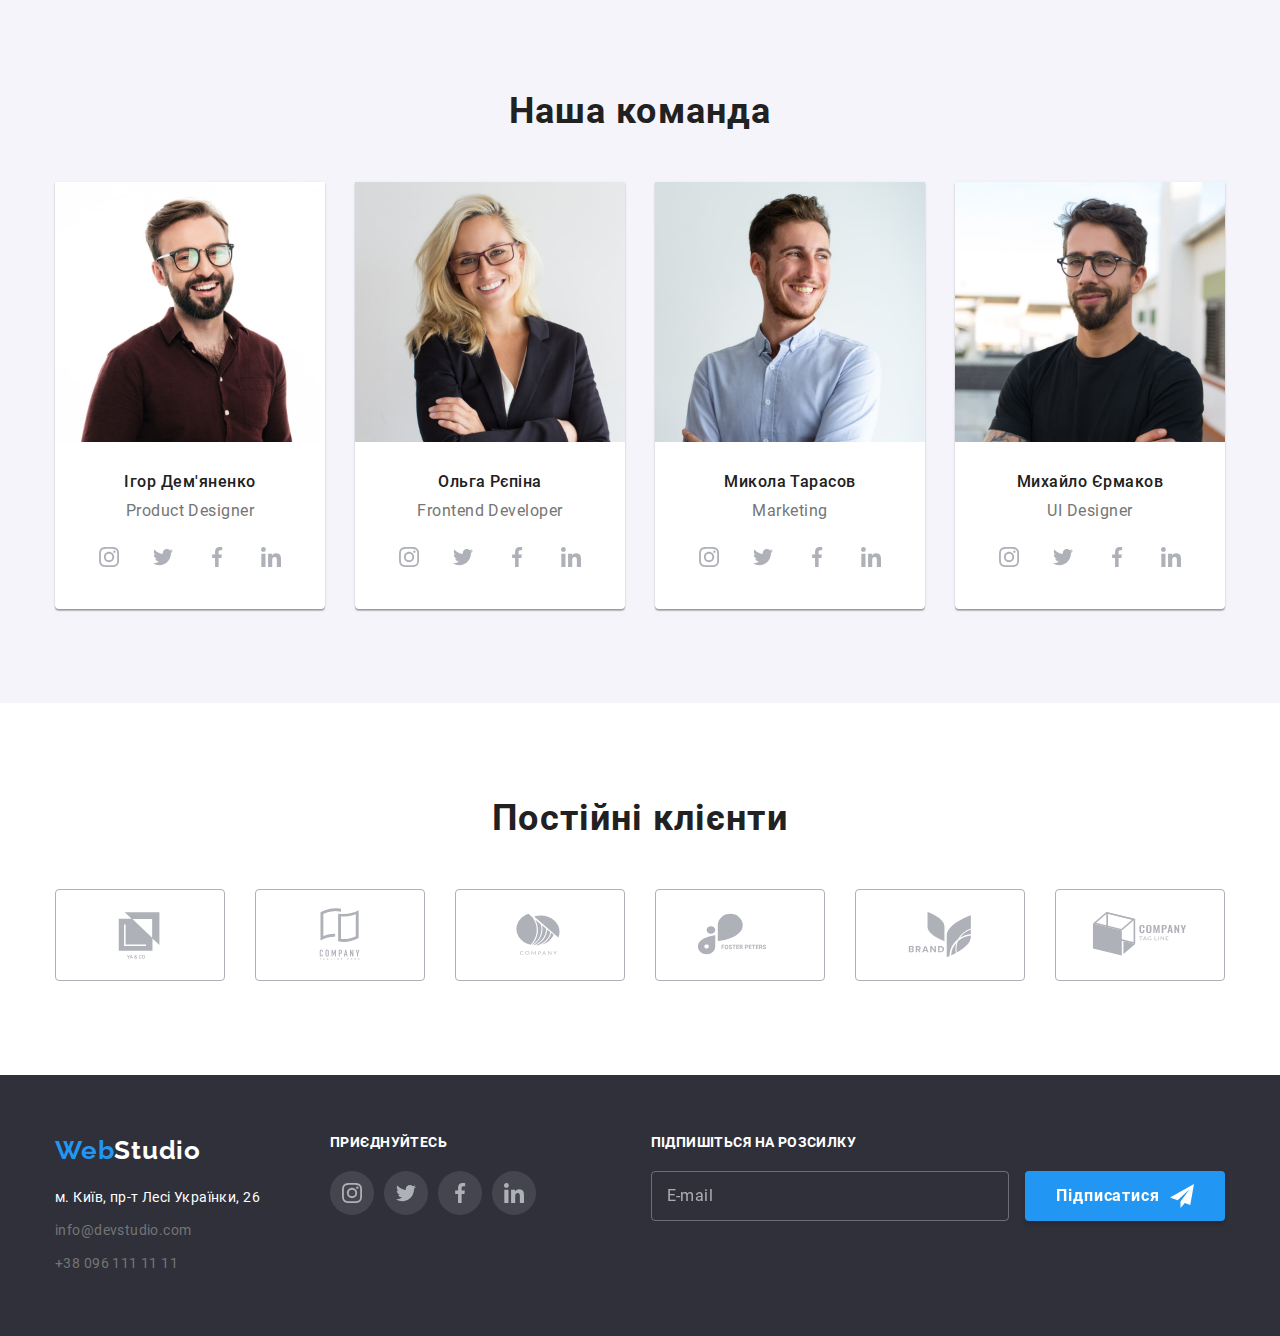
==== commit de6e5e11: "12121" ====
--- a/index.html
+++ b/index.html
@@ -12,7 +12,7 @@
       rel="stylesheet"
     /> -->
 
-    <link rel="stylesheet" href="./dist/css/main.min.css" />
+    <link rel="stylesheet" href="./css/main.css" />
     <!-- <link rel="stylesheet" href="./css/styles.css" /> -->
   </head>
   <body>
@@ -164,7 +164,7 @@
       </section>
 
       <!-- TEAM -->
-      <section class="section team-section">
+      <section class="section team">
         <div class="container">
           <h2 class="section__title">Наша команда</h2>
           <ul class="team-list">
--- a/css/main.css
+++ b/css/main.css
@@ -0,0 +1,1089 @@
+/*! modern-normalize v1.1.0 | MIT License | https://github.com/sindresorhus/modern-normalize */
+/*
+Document
+========
+*/
+/**
+Use a better box model (opinionated).
+*/
+*,
+::before,
+::after {
+  box-sizing: border-box;
+}
+
+/**
+1. Correct the line height in all browsers.
+2. Prevent adjustments of font size after orientation changes in iOS.
+3. Use a more readable tab size (opinionated).
+*/
+html {
+  line-height: 1.15; /* 1 */
+  -webkit-text-size-adjust: 100%; /* 2 */
+  -moz-tab-size: 4; /* 3 */
+  -o-tab-size: 4;
+     tab-size: 4; /* 3 */
+}
+
+/*
+Sections
+========
+*/
+/**
+1. Remove the margin in all browsers.
+2. Improve consistency of default fonts in all browsers. (https://github.com/sindresorhus/modern-normalize/issues/3)
+*/
+body {
+  margin: 0; /* 1 */
+  font-family: system-ui, "Segoe UI", Roboto, Helvetica, Arial, sans-serif, "Apple Color Emoji", "Segoe UI Emoji"; /* 2 */
+}
+
+/*
+Grouping content
+================
+*/
+/**
+1. Add the correct height in Firefox.
+2. Correct the inheritance of border color in Firefox. (https://bugzilla.mozilla.org/show_bug.cgi?id=190655)
+*/
+hr {
+  height: 0; /* 1 */
+  color: inherit; /* 2 */
+}
+
+/*
+Text-level semantics
+====================
+*/
+/**
+Add the correct text decoration in Chrome, Edge, and Safari.
+*/
+abbr[title] {
+  -webkit-text-decoration: underline dotted;
+          text-decoration: underline dotted;
+}
+
+/**
+Add the correct font weight in Edge and Safari.
+*/
+b,
+strong {
+  font-weight: bolder;
+}
+
+/**
+1. Improve consistency of default fonts in all browsers. (https://github.com/sindresorhus/modern-normalize/issues/3)
+2. Correct the odd 'em' font sizing in all browsers.
+*/
+code,
+kbd,
+samp,
+pre {
+  font-family: ui-monospace, SFMono-Regular, Consolas, "Liberation Mono", Menlo, monospace; /* 1 */
+  font-size: 1em; /* 2 */
+}
+
+/**
+Add the correct font size in all browsers.
+*/
+small {
+  font-size: 80%;
+}
+
+/**
+Prevent 'sub' and 'sup' elements from affecting the line height in all browsers.
+*/
+sub,
+sup {
+  font-size: 75%;
+  line-height: 0;
+  position: relative;
+  vertical-align: baseline;
+}
+
+sub {
+  bottom: -0.25em;
+}
+
+sup {
+  top: -0.5em;
+}
+
+/*
+Tabular data
+============
+*/
+/**
+1. Remove text indentation from table contents in Chrome and Safari. (https://bugs.chromium.org/p/chromium/issues/detail?id=999088, https://bugs.webkit.org/show_bug.cgi?id=201297)
+2. Correct table border color inheritance in Chrome and Safari. (https://bugs.chromium.org/p/chromium/issues/detail?id=935729, https://bugs.webkit.org/show_bug.cgi?id=195016)
+*/
+table {
+  text-indent: 0; /* 1 */
+  border-color: inherit; /* 2 */
+}
+
+/*
+Forms
+=====
+*/
+/**
+1. Change the font styles in all browsers.
+2. Remove the margin in Firefox and Safari.
+*/
+button,
+input,
+optgroup,
+select,
+textarea {
+  font-family: inherit; /* 1 */
+  font-size: 100%; /* 1 */
+  line-height: 1.15; /* 1 */
+  margin: 0; /* 2 */
+}
+
+/**
+Remove the inheritance of text transform in Edge and Firefox.
+*/
+button,
+select {
+  text-transform: none;
+}
+
+/**
+Correct the inability to style clickable types in iOS and Safari.
+*/
+button,
+[type=button],
+[type=reset],
+[type=submit] {
+  -webkit-appearance: button;
+}
+
+/**
+Remove the inner border and padding in Firefox.
+*/
+::-moz-focus-inner {
+  border-style: none;
+  padding: 0;
+}
+
+/**
+Restore the focus styles unset by the previous rule.
+*/
+:-moz-focusring {
+  outline: 1px dotted ButtonText;
+}
+
+/**
+Remove the additional ':invalid' styles in Firefox.
+See: https://github.com/mozilla/gecko-dev/blob/2f9eacd9d3d995c937b4251a5557d95d494c9be1/layout/style/res/forms.css#L728-L737
+*/
+:-moz-ui-invalid {
+  box-shadow: none;
+}
+
+/**
+Remove the padding so developers are not caught out when they zero out 'fieldset' elements in all browsers.
+*/
+legend {
+  padding: 0;
+}
+
+/**
+Add the correct vertical alignment in Chrome and Firefox.
+*/
+progress {
+  vertical-align: baseline;
+}
+
+/**
+Correct the cursor style of increment and decrement buttons in Safari.
+*/
+::-webkit-inner-spin-button,
+::-webkit-outer-spin-button {
+  height: auto;
+}
+
+/**
+1. Correct the odd appearance in Chrome and Safari.
+2. Correct the outline style in Safari.
+*/
+[type=search] {
+  -webkit-appearance: textfield; /* 1 */
+  outline-offset: -2px; /* 2 */
+}
+
+/**
+Remove the inner padding in Chrome and Safari on macOS.
+*/
+::-webkit-search-decoration {
+  -webkit-appearance: none;
+}
+
+/**
+1. Correct the inability to style clickable types in iOS and Safari.
+2. Change font properties to 'inherit' in Safari.
+*/
+::-webkit-file-upload-button {
+  -webkit-appearance: button; /* 1 */
+  font: inherit; /* 2 */
+}
+
+/*
+Interactive
+===========
+*/
+/*
+Add the correct display in Chrome and Safari.
+*/
+summary {
+  display: list-item;
+}
+
+/* raleway-regular - latin_cyrillic */
+@font-face {
+  font-family: "Raleway";
+  font-style: normal;
+  font-weight: 400;
+  src: url("../../fonts/raleway-v28-latin_cyrillic-regular.eot"); /* IE9 Compat Modes */
+  src: local(""), url("../../fonts/raleway-v28-latin_cyrillic-regular.eot?#iefix") format("embedded-opentype"), url("../../fonts/raleway-v28-latin_cyrillic-regular.woff2") format("woff2"), url("../../fonts/raleway-v28-latin_cyrillic-regular.woff") format("woff"), url("../../fonts/raleway-v28-latin_cyrillic-regular.ttf") format("truetype"), url("../../fonts/raleway-v28-latin_cyrillic-regular.svg#Raleway") format("svg"); /* Legacy iOS */
+}
+/* raleway-700 - latin_cyrillic */
+@font-face {
+  font-family: "Raleway";
+  font-style: normal;
+  font-weight: 700;
+  src: url("../../fonts/raleway-v28-latin_cyrillic-700.eot"); /* IE9 Compat Modes */
+  src: local(""), url("../../fonts/raleway-v28-latin_cyrillic-700.eot?#iefix") format("embedded-opentype"), url("../../fonts/raleway-v28-latin_cyrillic-700.woff2") format("woff2"), url("../../fonts/raleway-v28-latin_cyrillic-700.woff") format("woff"), url("../../fonts/raleway-v28-latin_cyrillic-700.ttf") format("truetype"), url("../../fonts/raleway-v28-latin_cyrillic-700.svg#Raleway") format("svg"); /* Legacy iOS */
+}
+/* roboto-regular - latin_cyrillic */
+@font-face {
+  font-family: "Roboto";
+  font-style: normal;
+  font-weight: 400;
+  src: url("../../fonts/roboto-v30-latin_cyrillic-regular.eot"); /* IE9 Compat Modes */
+  src: local(""), url("../../fonts/roboto-v30-latin_cyrillic-regular.eot?#iefix") format("embedded-opentype"), url("../../fonts/roboto-v30-latin_cyrillic-regular.woff2") format("woff2"), url("../../fonts/roboto-v30-latin_cyrillic-regular.woff") format("woff"), url("../../fonts/roboto-v30-latin_cyrillic-regular.ttf") format("truetype"), url("../../fonts/roboto-v30-latin_cyrillic-regular.svg#Roboto") format("svg"); /* Legacy iOS */
+}
+/* roboto-500 - latin_cyrillic */
+@font-face {
+  font-family: "Roboto";
+  font-style: normal;
+  font-weight: 500;
+  src: url("../../fonts/roboto-v30-latin_cyrillic-500.eot"); /* IE9 Compat Modes */
+  src: local(""), url("../../fonts/roboto-v30-latin_cyrillic-500.eot?#iefix") format("embedded-opentype"), url("../../fonts/roboto-v30-latin_cyrillic-500.woff2") format("woff2"), url("../../fonts/roboto-v30-latin_cyrillic-500.woff") format("woff"), url("../../fonts/roboto-v30-latin_cyrillic-500.ttf") format("truetype"), url("../../fonts/roboto-v30-latin_cyrillic-500.svg#Roboto") format("svg"); /* Legacy iOS */
+}
+/* roboto-700 - latin_cyrillic */
+@font-face {
+  font-family: "Roboto";
+  font-style: normal;
+  font-weight: 700;
+  src: url("../../fonts/roboto-v30-latin_cyrillic-700.eot"); /* IE9 Compat Modes */
+  src: local(""), url("../../fonts/roboto-v30-latin_cyrillic-700.eot?#iefix") format("embedded-opentype"), url("../../fonts/roboto-v30-latin_cyrillic-700.woff2") format("woff2"), url("../../fonts/roboto-v30-latin_cyrillic-700.woff") format("woff"), url("../../fonts/roboto-v30-latin_cyrillic-700.ttf") format("truetype"), url("../../fonts/roboto-v30-latin_cyrillic-700.svg#Roboto") format("svg"); /* Legacy iOS */
+}
+/* roboto-900 - latin_cyrillic */
+@font-face {
+  font-family: "Roboto";
+  font-style: normal;
+  font-weight: 900;
+  src: url("../../fonts/roboto-v30-latin_cyrillic-900.eot"); /* IE9 Compat Modes */
+  src: local(""), url("../../fonts/roboto-v30-latin_cyrillic-900.eot?#iefix") format("embedded-opentype"), url("../../fonts/roboto-v30-latin_cyrillic-900.woff2") format("woff2"), url("../../fonts/roboto-v30-latin_cyrillic-900.woff") format("woff"), url("../../fonts/roboto-v30-latin_cyrillic-900.ttf") format("truetype"), url("../../fonts/roboto-v30-latin_cyrillic-900.svg#Roboto") format("svg"); /* Legacy iOS */
+}
+:root {
+  --main-text-color: #757575;
+  --secondary-text-color: #212121;
+  --accent-color: #2196f3;
+  --main-background-color: #f5f5f5;
+  --secondary-background-color: #f5f4fa;
+  --white-color: #ffffff;
+  --banner-background-color: #2f303a;
+  --black-color: #000000;
+  --background-icon-color: #afb1b8;
+}
+
+ul {
+  list-style: none;
+  padding: 0;
+  margin: 0;
+}
+
+a {
+  text-decoration: none;
+  color: inherit;
+}
+
+h1,
+h2,
+h3,
+h4,
+p {
+  margin: 0;
+}
+
+img {
+  display: block;
+  max-width: 100%;
+  height: auto;
+}
+
+.visualy-hidden {
+  position: absolute;
+  width: 1px;
+  height: 1px;
+  margin: -1px;
+  border: 0;
+  padding: 0;
+  clip: rect(0 0 0 0);
+  overflow: hidden;
+}
+
+.is-hidden {
+  opacity: 0;
+  pointer-events: none;
+}
+
+body {
+  max-width: 1600px;
+  margin: 0 auto;
+  color: var(--main-text-color);
+  font-family: "Roboto", sans-serif;
+}
+
+.btn {
+  display: inline-flex;
+  justify-content: center;
+  align-items: center;
+  min-width: 200px;
+  padding-top: 10px;
+  padding-bottom: 10px;
+  border: 0;
+  border-radius: 4px;
+  font-family: inherit;
+  font-weight: 700;
+  font-size: 16px;
+  line-height: 1.88;
+  letter-spacing: 0.06em;
+  cursor: pointer;
+  color: var(--white-color);
+  background-color: var(--accent-color);
+  border-color: transparent;
+  box-shadow: 0px 4px 4px rgba(0, 0, 0, 0.15);
+}
+
+.container {
+  width: 1200px;
+  margin-left: auto;
+  margin-right: auto;
+  padding-left: 15px;
+  padding-right: 15px;
+}
+
+.section {
+  padding-top: 94px;
+  padding-bottom: 94px;
+}
+
+.section__title {
+  margin-bottom: 50px;
+  font-weight: 700;
+  font-size: 36px;
+  line-height: 1.17;
+  text-align: center;
+  letter-spacing: 0.03em;
+  color: var(--secondary-text-color);
+}
+
+.grid {
+  display: flex;
+  flex-wrap: wrap;
+  gap: 30px;
+}
+
+.grid__item {
+  width: 370px;
+}
+
+.contacts {
+  display: flex;
+  margin-left: auto;
+}
+
+.contacts__item:not(:last-child) {
+  margin-right: 50px;
+}
+
+.contacts__link {
+  display: inline-flex;
+  justify-content: center;
+  align-items: center;
+  padding-top: 32px;
+  padding-bottom: 32px;
+  transition: color 250ms cubic-bezier(0.4, 0, 0.2, 1), fill 250ms cubic-bezier(0.4, 0, 0.2, 1);
+  font-weight: 500;
+  font-size: 14px;
+  line-height: 1.14;
+  letter-spacing: 0.02em;
+  fill: currentColor;
+}
+.contacts__link:hover, .contacts__link:focus {
+  color: var(--accent-color);
+  fill: var(--accent-color);
+}
+
+.contacts__icon {
+  margin-right: 10px;
+}
+
+.logo {
+  display: inline-flex;
+  font-family: "Raleway", sans-serif;
+  font-weight: 700;
+  font-size: 26px;
+  line-height: 1.19;
+  letter-spacing: 0.03em;
+  color: var(--accent-color);
+}
+.logo--black {
+  color: var(--black-color);
+}
+.logo--white {
+  color: var(--white-color);
+}
+
+.logo__page-footer {
+  margin-bottom: 20px;
+}
+
+.logo__page-header {
+  margin-right: 93px;
+}
+
+.page-header__container {
+  display: flex;
+}
+
+.main-nav {
+  display: inline-flex;
+  justify-content: center;
+  align-items: center;
+}
+
+.main-nav__list {
+  display: flex;
+}
+
+.main-nav__item {
+  position: relative;
+}
+.main-nav__item:not(:last-child) {
+  margin-right: 50px;
+}
+
+.main-nav__link {
+  display: block;
+  padding-top: 32px;
+  padding-bottom: 32px;
+  transition: color 250ms cubic-bezier(0.4, 0, 0.2, 1);
+  font-weight: 500;
+  font-size: 14px;
+  line-height: 1.14;
+  letter-spacing: 0.02em;
+  color: var(--secondary-text-color);
+}
+.main-nav__link:hover, .main-nav__link:focus, .main-nav__link--current {
+  color: var(--accent-color);
+}
+
+.main-nav__link--current::after {
+  content: "";
+  position: absolute;
+  left: 0;
+  bottom: 0;
+  width: 100%;
+  height: 4px;
+  border-radius: 2px;
+  background-color: currentColor;
+}
+
+.hero__title {
+  width: 696px;
+  margin-right: auto;
+  margin-left: auto;
+  margin-bottom: 30px;
+  font-weight: 900;
+  font-size: 44px;
+  line-height: 1.36;
+  letter-spacing: 0.06em;
+  text-transform: uppercase;
+  color: var(--white-color);
+}
+
+.hero__btn {
+  padding-right: 32px;
+  padding-left: 32px;
+  border-radius: 4px;
+  min-width: 216px;
+}
+
+.hero {
+  padding-top: 200px;
+  padding-bottom: 200px;
+  text-align: center;
+  background-color: var(--banner-background-color);
+  background-image: linear-gradient(rgba(47, 48, 58, 0.4), rgba(47, 48, 58, 0.4)), url(../../../images/banner.jpg);
+}
+
+.values__list {
+  display: flex;
+}
+
+.values__item:not(:last-child) {
+  margin-right: 30px;
+}
+
+.values {
+  padding-bottom: 0;
+}
+
+.values__title {
+  margin-bottom: 10px;
+  font-weight: 700;
+  font-size: 14px;
+  line-height: 1.14;
+  letter-spacing: 0.03em;
+  text-transform: uppercase;
+  color: var(--secondary-text-color);
+}
+
+.values__text {
+  font-weight: 400;
+  font-size: 14px;
+  line-height: 1.71;
+  letter-spacing: 0.03em;
+}
+
+.value__icon-container {
+  display: inline-flex;
+  justify-content: center;
+  align-items: center;
+  width: 270px;
+  height: 120px;
+  margin-bottom: 30px;
+  background-color: var(--secondary-background-color);
+}
+
+.value__icon {
+  display: block;
+}
+
+.labour__list {
+  display: flex;
+}
+
+.labour__item:not(:last-child) {
+  margin-right: 30px;
+}
+
+.labour__text {
+  position: absolute;
+  bottom: 0;
+  width: 100%;
+  height: 70px;
+  display: flex;
+  align-items: center;
+  justify-content: center;
+  font-weight: 700;
+  font-size: 14px;
+  line-height: 1.14;
+  text-align: center;
+  letter-spacing: 0.03em;
+  text-transform: uppercase;
+  color: var(--white-color);
+  background-color: rgba(47, 48, 58, 0.8);
+}
+
+.labour__thumb {
+  position: relative;
+}
+
+.team {
+  background-color: var(--secondary-background-color);
+}
+
+.team-list {
+  display: flex;
+}
+
+.team-list__item:not(:last-child) {
+  margin-right: 30px;
+}
+
+.team-list__title {
+  padding-top: 30px;
+  margin-bottom: 10px;
+  font-weight: 500;
+  font-size: 16px;
+  line-height: 1.19;
+  text-align: center;
+  letter-spacing: 0.03em;
+  color: var(--secondary-text-color);
+}
+
+.team-list__text {
+  margin-bottom: 15px;
+  font-weight: 400;
+  font-size: 16px;
+  line-height: 1.19;
+  text-align: center;
+  letter-spacing: 0.03em;
+}
+
+.team-list__item {
+  padding-bottom: 30px;
+  border-radius: 0px 0px 4px 4px;
+  background-color: var(--white-color);
+  box-shadow: 0px 1px 3px rgba(0, 0, 0, 0.12), 0px 1px 1px rgba(0, 0, 0, 0.14), 0px 2px 1px rgba(0, 0, 0, 0.2);
+}
+
+.network-list {
+  display: flex;
+  justify-content: center;
+}
+
+.network-list__item:not(:last-child) {
+  margin-right: 10px;
+}
+
+.network-list__link {
+  display: inline-flex;
+  justify-content: center;
+  align-items: center;
+  width: 44px;
+  height: 44px;
+  border-radius: 50%;
+  transition: fill 250ms cubic-bezier(0.4, 0, 0.2, 1), background-color 250ms cubic-bezier(0.4, 0, 0.2, 1);
+  fill: var(--background-icon-color);
+}
+.network-list__link:hover, .network-list__link:focus {
+  fill: var(--white-color);
+  background-color: var(--accent-color);
+}
+
+.clients {
+  display: flex;
+}
+
+.clients__item:not(:last-child) {
+  margin-right: 30px;
+}
+
+.clients__link {
+  display: inline-flex;
+  justify-content: center;
+  align-items: center;
+  width: 170px;
+  height: 92px;
+  border: 1px solid #afb1b8;
+  border-radius: 4px;
+  transition: fill 250ms cubic-bezier(0.4, 0, 0.2, 1), border-color 250ms cubic-bezier(0.4, 0, 0.2, 1);
+  fill: var(--background-icon-color);
+}
+.clients__link:hover, .clients__link:focus {
+  fill: var(--accent-color);
+  border-color: var(--accent-color);
+}
+
+.backdrop {
+  position: fixed;
+  left: 0;
+  top: 0;
+  width: 100%;
+  height: 100%;
+  transition: opacity 250ms cubic-bezier(0.4, 0, 0.2, 1);
+  background-color: rgba(0, 0, 0, 0.2);
+}
+
+.backdrop.is-hidden .modal {
+  transform: scale(1.1) translate(-50%, -50%);
+}
+
+.modal {
+  position: absolute;
+  left: 50%;
+  top: 50%;
+  transform: translate(-50%, -50%) scale(1);
+  width: 528px;
+  height: 581px;
+  border-radius: 4px;
+  padding: 40px;
+  transition: transform 500ms cubic-bezier(0.4, 0, 0.2, 1);
+  box-shadow: 0 1px 2px rgba(0, 0, 0, 0.2), 0 1px 1px rgba(0, 0, 0, 0.14);
+  background-color: var(--white-color);
+}
+
+.modal__title {
+  margin-bottom: 12px;
+  font-weight: 700;
+  font-size: 20px;
+  line-height: 1.15;
+  text-align: center;
+  letter-spacing: 0.03em;
+  color: var(--secondary-text-color);
+}
+
+.contact-form {
+  display: flex;
+  flex-direction: column;
+}
+
+.contact-form__label {
+  margin-bottom: 4px;
+  font-weight: 400;
+  font-size: 12px;
+  line-height: 1.14;
+  letter-spacing: 0.01em;
+}
+
+.contact-form__input {
+  height: 40px;
+  width: 100%;
+  padding-left: 42px;
+  transition: border-color 250ms cubic-bezier(0.4, 0, 0.2, 1);
+  border: 1px solid rgba(33, 33, 33, 0.2);
+  border-radius: 4px;
+}
+.contact-form__input:focus-within {
+  outline: none;
+  border-color: var(--accent-color);
+}
+
+.contact-form__message {
+  margin-bottom: 20px;
+  resize: none;
+  height: 120px;
+  padding: 12px 16px;
+  border-radius: 4px;
+  transition: border-color 250ms cubic-bezier(0.4, 0, 0.2, 1);
+  border: 1px solid rgba(33, 33, 33, 0.2);
+}
+.contact-form__message:focus-within {
+  outline: none;
+  border-color: var(--accent-color);
+}
+.contact-form__message::-moz-placeholder {
+  font-weight: 400;
+  font-size: 12px;
+  line-height: 1.14;
+  letter-spacing: 0.01em;
+  color: rgba(117, 117, 117, 0.5);
+}
+.contact-form__message:-ms-input-placeholder {
+  font-weight: 400;
+  font-size: 12px;
+  line-height: 1.14;
+  letter-spacing: 0.01em;
+  color: rgba(117, 117, 117, 0.5);
+}
+.contact-form__message::placeholder {
+  font-weight: 400;
+  font-size: 12px;
+  line-height: 1.14;
+  letter-spacing: 0.01em;
+  color: rgba(117, 117, 117, 0.5);
+}
+
+.contact-form__thumb {
+  position: relative;
+  margin-bottom: 10px;
+}
+
+.contact-form__icon {
+  position: absolute;
+  top: 50%;
+  left: 12px;
+  transform: translateY(-50%);
+  pointer-events: none;
+  transition: fill 250ms cubic-bezier(0.4, 0, 0.2, 1);
+}
+.contact-form__input:focus + .contact-form__icon {
+  fill: var(--accent-color);
+}
+
+.checkbox {
+  position: relative;
+  display: flex;
+  align-items: center;
+  margin-bottom: 30px;
+  padding-left: 36px;
+  font-weight: 400;
+  font-size: 14px;
+  line-height: 1.71;
+  letter-spacing: 0.03em;
+}
+
+.pact-link {
+  text-decoration: underline;
+  color: var(--accent-color);
+}
+
+.checkbox__icon {
+  position: absolute;
+  top: 50%;
+  left: 12px;
+  transform: translateY(-50%);
+  display: inline-flex;
+  width: 16px;
+  height: 15px;
+  border: 2px solid var(--secondary-text-color);
+  border-radius: 2px;
+  transition: background-color 250ms cubic-bezier(0.4, 0, 0.2, 1);
+}
+.checkbox__input:checked + .checkbox__icon {
+  border: transparent;
+  background-origin: border-box;
+  background-color: var(--accent-color);
+  background-image: url(../../../images/checkbox-icon.svg);
+  background-size: contain;
+  background-position: center;
+}
+
+.btn__contact-form {
+  padding-right: 20px;
+  padding-left: 20px;
+  min-width: 200px;
+  align-self: center;
+}
+
+.close-button {
+  position: absolute;
+  top: 8px;
+  right: 8px;
+  width: 30px;
+  height: 30px;
+  display: inline-flex;
+  justify-content: center;
+  align-items: center;
+  transition: fill 250ms cubic-bezier(0.4, 0, 0.2, 1);
+  border: 1px solid rgba(0, 0, 0, 0.1);
+  border-radius: 50%;
+  background-color: inherit;
+  cursor: pointer;
+}
+.close-button:hover, .close-button:focus {
+  fill: var(--accent-color);
+}
+
+.page-footer {
+  padding-top: 60px;
+  padding-bottom: 60px;
+  background-color: var(--banner-background-color);
+}
+
+.page-footer__container {
+  display: flex;
+}
+.page-footer__container--flex-element:nth-child(1) {
+  margin-right: 70px;
+}
+.page-footer__container--flex-element:last-child {
+  margin-left: auto;
+}
+
+.page-footer {
+  padding-top: 60px;
+  padding-bottom: 60px;
+  background-color: var(--banner-background-color);
+}
+
+.page-footer__container {
+  display: flex;
+}
+.page-footer__container--flex-element:nth-child(1) {
+  margin-right: 70px;
+}
+.page-footer__container--flex-element:last-child {
+  margin-left: auto;
+}
+
+.site-adress__item:not(:last-child) {
+  margin-bottom: 9px;
+}
+
+.site-adress__link {
+  transition: color 250ms cubic-bezier(0.4, 0, 0.2, 1);
+  font-weight: 400;
+  font-size: 14px;
+  line-height: 1.71;
+  letter-spacing: 0.03em;
+  font-style: normal;
+}
+.site-adress__link--mail, .site-adress__link--phone {
+  color: rgba(255, 255, 255, 0.6);
+}
+.site-adress__link--street {
+  color: var(--white-color);
+}
+.site-adress__link:hover, .site-adress__link:focus {
+  color: var(--accent-color);
+}
+
+.network-link--footer {
+  background-color: rgba(255, 255, 255, 0.1);
+}
+
+.foot-social-links__text,
+.sign-title {
+  margin-bottom: 20px;
+  font-weight: 700;
+  font-size: 14px;
+  line-height: 1.14;
+  letter-spacing: 0.03em;
+  text-transform: uppercase;
+  color: var(--white-color);
+}
+
+.sign-form {
+  position: relative;
+}
+
+.sign-form__label {
+  margin-right: 12px;
+  font-weight: 400;
+  font-size: 16px;
+  line-height: 1.25;
+  letter-spacing: 0.03em;
+  color: rgba(255, 255, 255, 0.6);
+}
+
+.sign-form__description {
+  position: absolute;
+  top: 50%;
+  left: 16px;
+  transform: translateY(-50%);
+  pointer-events: none;
+  transition: color 250ms cubic-bezier(0.4, 0, 0.2, 1);
+}
+
+.sign-form__input {
+  width: 358px;
+  height: 50px;
+  padding-left: 70px;
+  border-radius: 4px;
+  transition: border-color 250ms cubic-bezier(0.4, 0, 0.2, 1);
+  border: 1px solid rgba(255, 255, 255, 0.3);
+  outline: transparent;
+  background-color: inherit;
+  cursor: pointer;
+}
+.sign-form__input:focus {
+  border-color: var(--accent-color);
+}
+.sign-form__input:focus + .sign-form__description {
+  color: var(--accent-color);
+}
+.sign-form__input:not(:-moz-placeholder-shown) {
+  color: var(--white-color);
+}
+.sign-form__input:not(:-ms-input-placeholder) {
+  color: var(--white-color);
+}
+.sign-form__input:not(:placeholder-shown) {
+  color: var(--white-color);
+}
+
+.btn__sign-form {
+  padding-left: 28px;
+  padding-right: 28px;
+  min-width: 200px;
+}
+
+.button-icon {
+  margin-left: 10px;
+}
+
+.button-list {
+  display: flex;
+  justify-content: center;
+  margin-bottom: 50px;
+}
+
+.button {
+  padding: 4px 20px;
+  border-radius: 4px;
+  border-color: transparent;
+  transition: background-color 250ms cubic-bezier(0.4, 0, 0.2, 1), color 250ms cubic-bezier(0.4, 0, 0.2, 1), box-shadow 250ms cubic-bezier(0.4, 0, 0.2, 1);
+  font-family: inherit;
+  font-weight: 500;
+  font-size: 16px;
+  line-height: 1.62;
+  letter-spacing: 0.03em;
+  color: var(--secondary-text-color);
+  background-color: var(--secondary-background-color);
+  border-color: transparent;
+  cursor: pointer;
+}
+.button:hover, .button:focus {
+  color: var(--white-color);
+  background-color: var(--accent-color);
+  box-shadow: 0px 4px 4px rgba(0, 0, 0, 0.25);
+}
+
+.button-list__item:not(:last-child) {
+  margin-right: 8px;
+}
+
+.card {
+  position: relative;
+  display: block;
+  transition: box-shadow 250ms cubic-bezier(0.4, 0, 0.2, 1);
+}
+.card:hover, .card:focus {
+  box-shadow: 1px 4px 6px rgba(0, 0, 0, 0.16), 0px 4px 4px rgba(0, 0, 0, 0.06);
+}
+
+.card__title {
+  margin-bottom: 4px;
+  font-weight: 700;
+  font-size: 18px;
+  line-height: 2;
+  letter-spacing: 0.06em;
+  color: var(--secondary-text-color);
+}
+
+.card__text {
+  font-weight: 400;
+  font-size: 16px;
+  line-height: 1.88;
+  letter-spacing: 0.03em;
+}
+
+.card__description {
+  padding: 20px 24px;
+  border-left: 1px solid #eeeeee;
+  border-right: 1px solid #eeeeee;
+  border-bottom: 1px solid #eeeeee;
+}
+
+.card__thumb {
+  position: relative;
+  overflow: hidden;
+}
+
+.card__overlay-text {
+  position: absolute;
+  top: 0;
+  left: 0;
+  transform: translateY(100%);
+  width: 100%;
+  height: 100%;
+  padding: 63px 24px;
+  transition: transform 250ms cubic-bezier(0.4, 0, 0.2, 1);
+  font-weight: 400;
+  font-size: 18px;
+  line-height: 1.56;
+  letter-spacing: 0.03em;
+  color: var(--white-color);
+  background-color: rgba(33, 150, 243, 0.8);
+}
+.card:hover .card__overlay-text, .card:focus .card__overlay-text {
+  transform: translateY(0);
+}/*# sourceMappingURL=main.css.map */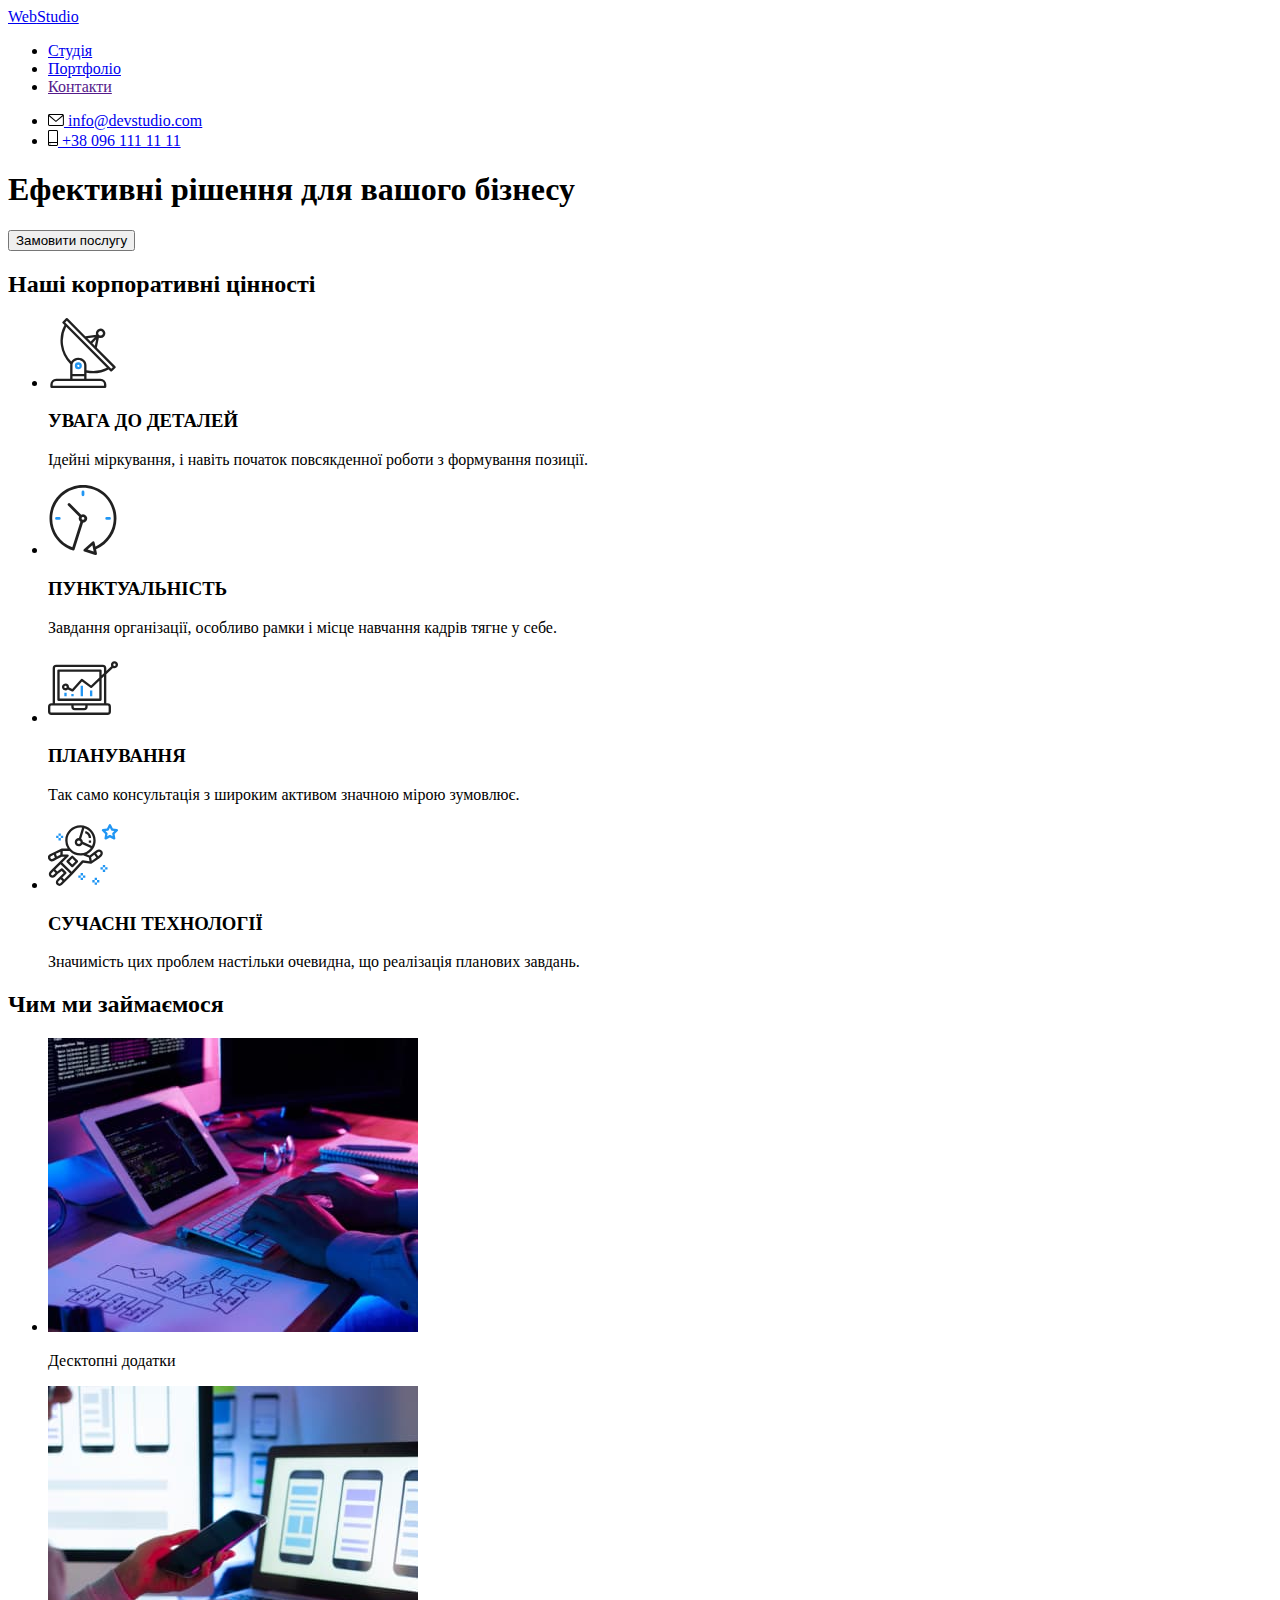
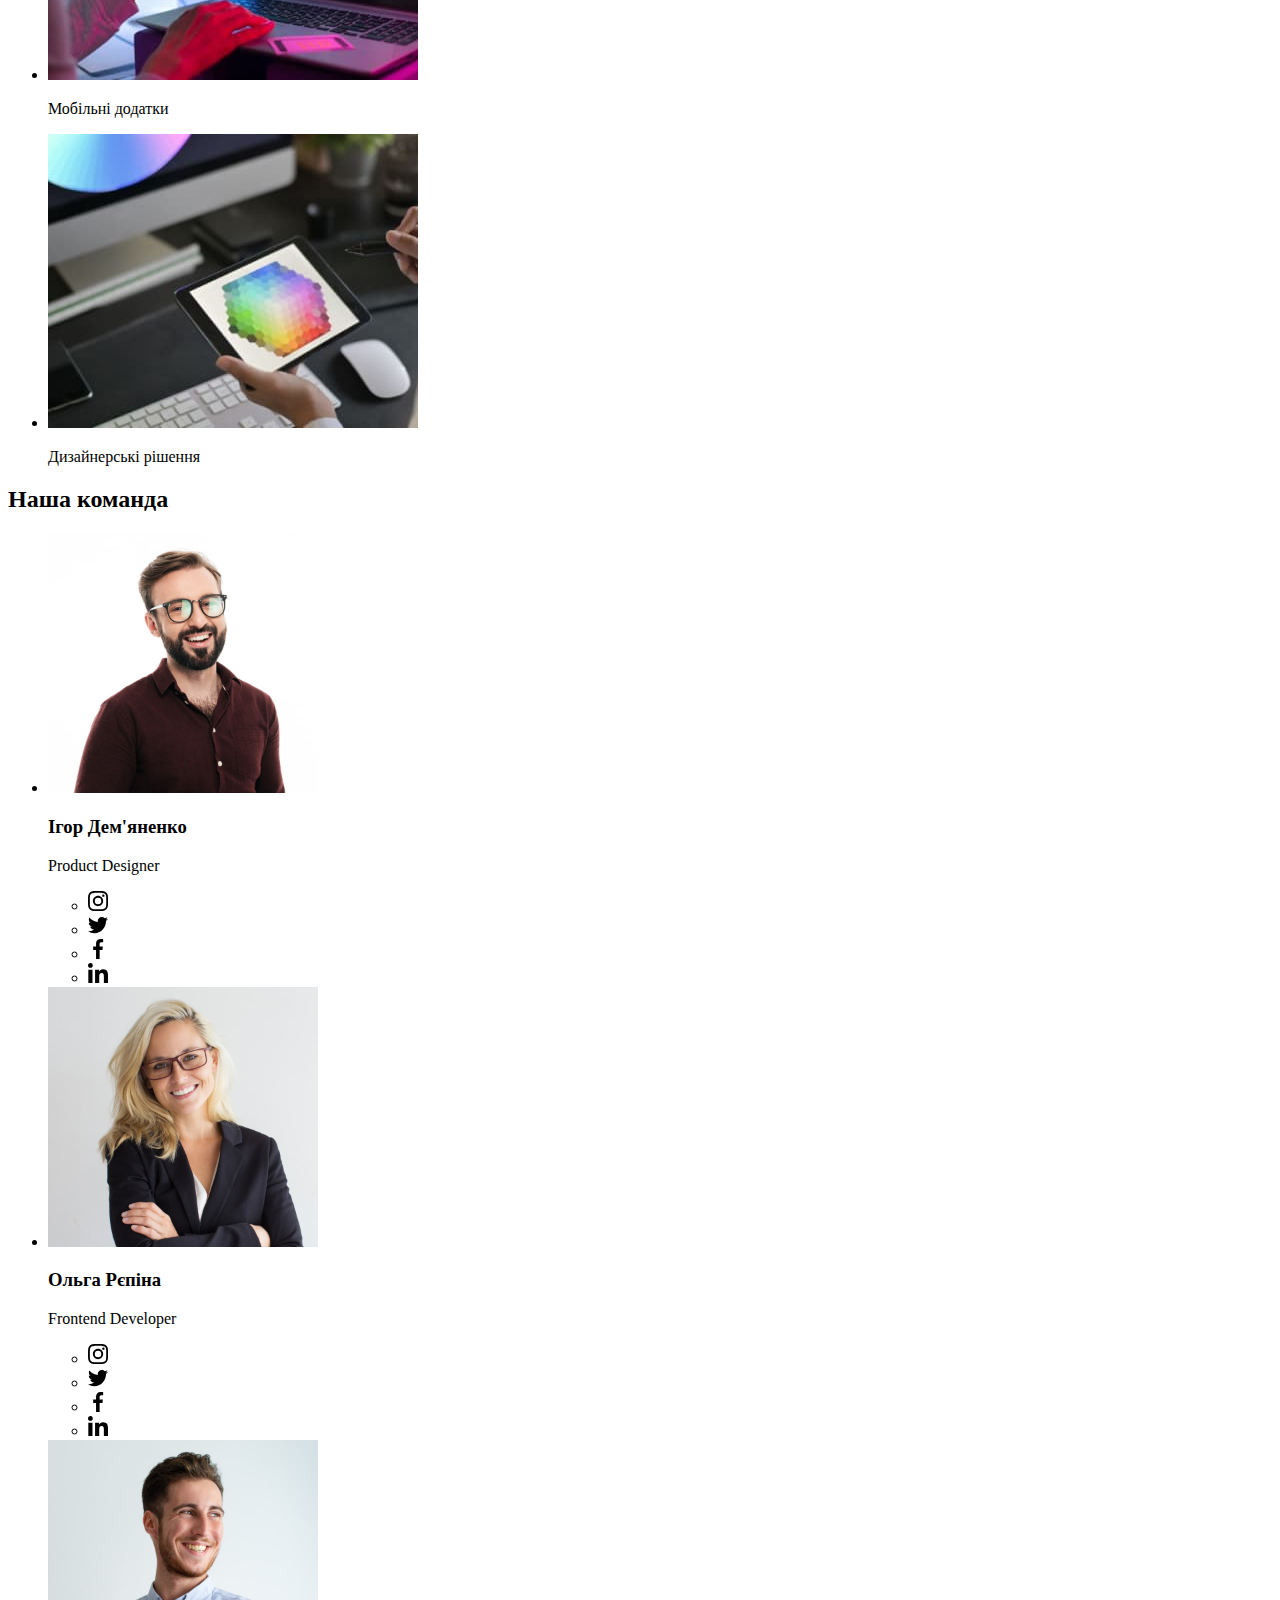
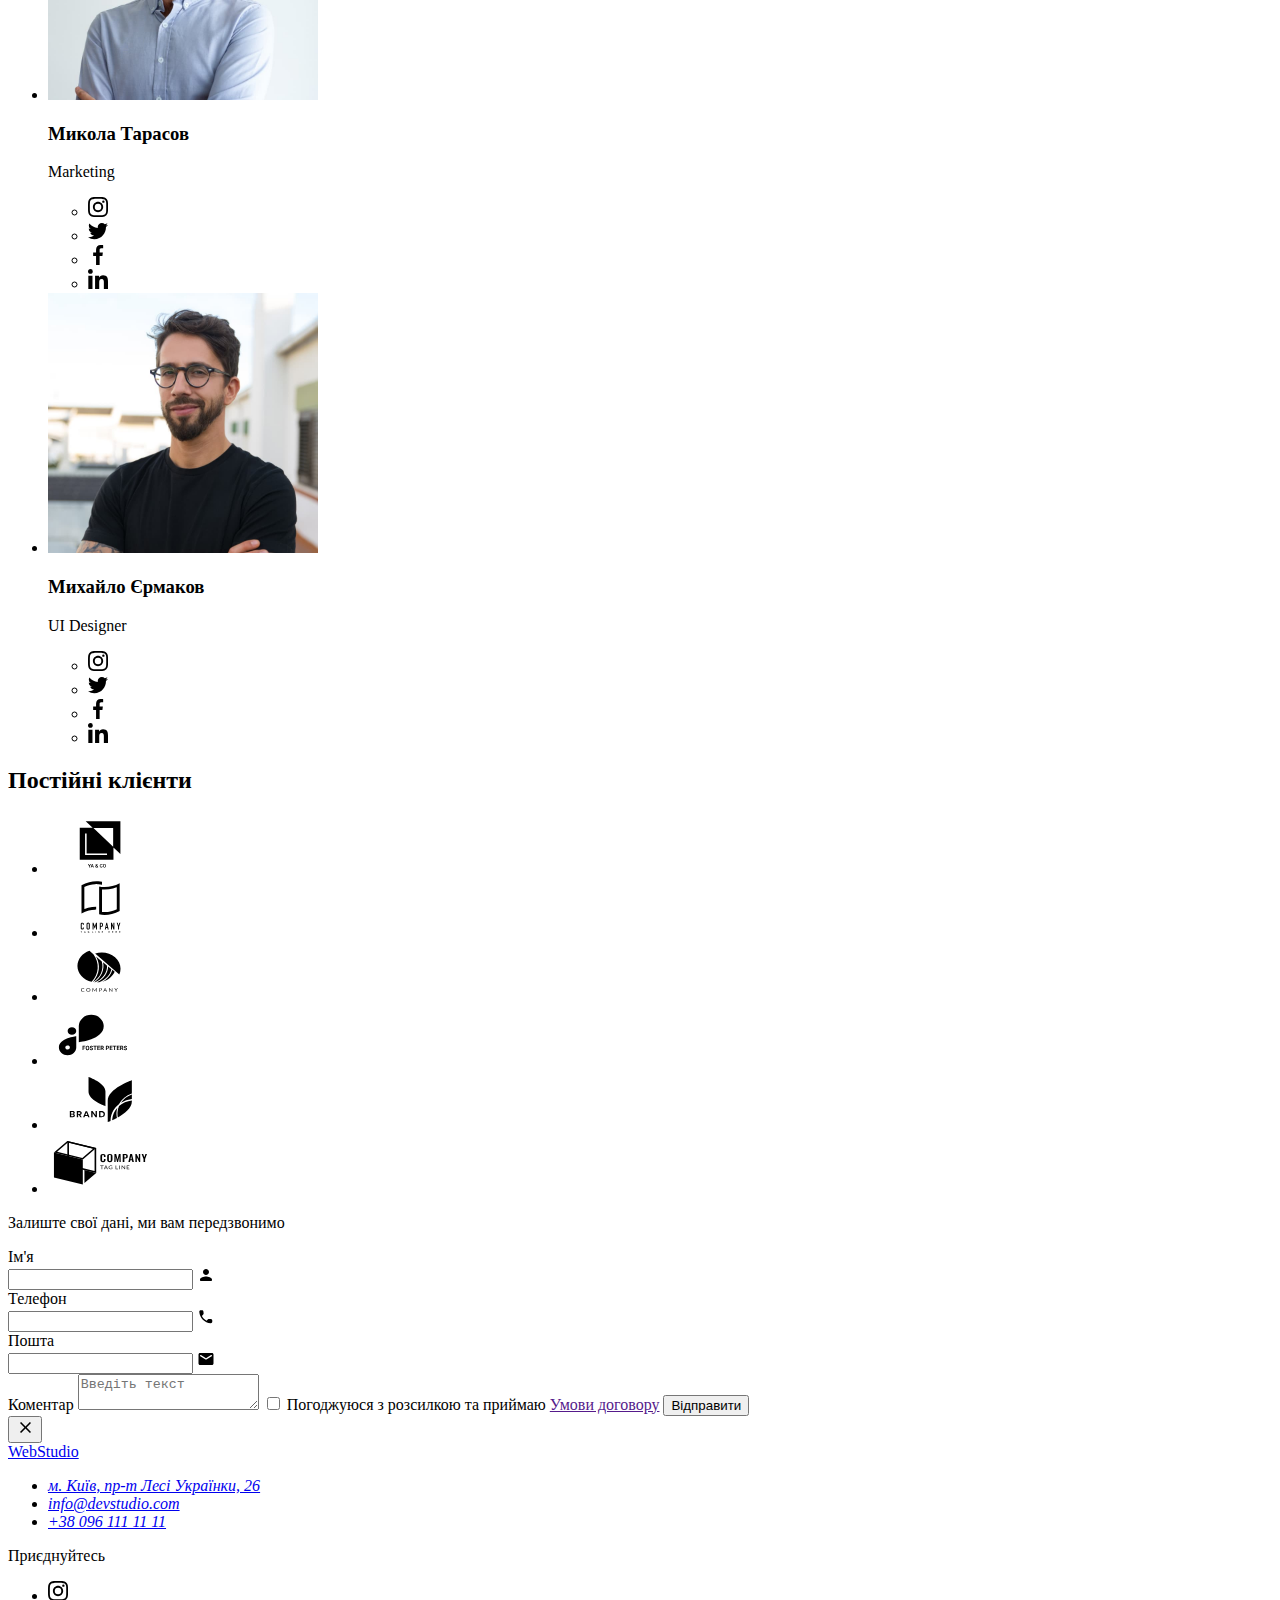
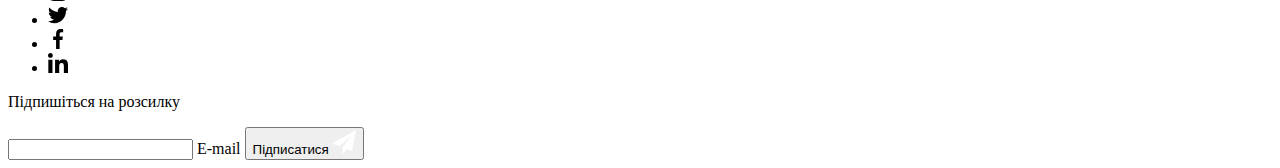
==== commit 3e70270f: "1" ====
--- a/index.html
+++ b/index.html
@@ -12,7 +12,7 @@
       rel="stylesheet"
     /> -->
 
-    <link rel="stylesheet" href="./css/main.css" />
+    <link rel="stylesheet" href="./dist/css/main.min.css" />
     <!-- <link rel="stylesheet" href="./css/styles.css" /> -->
   </head>
   <body>
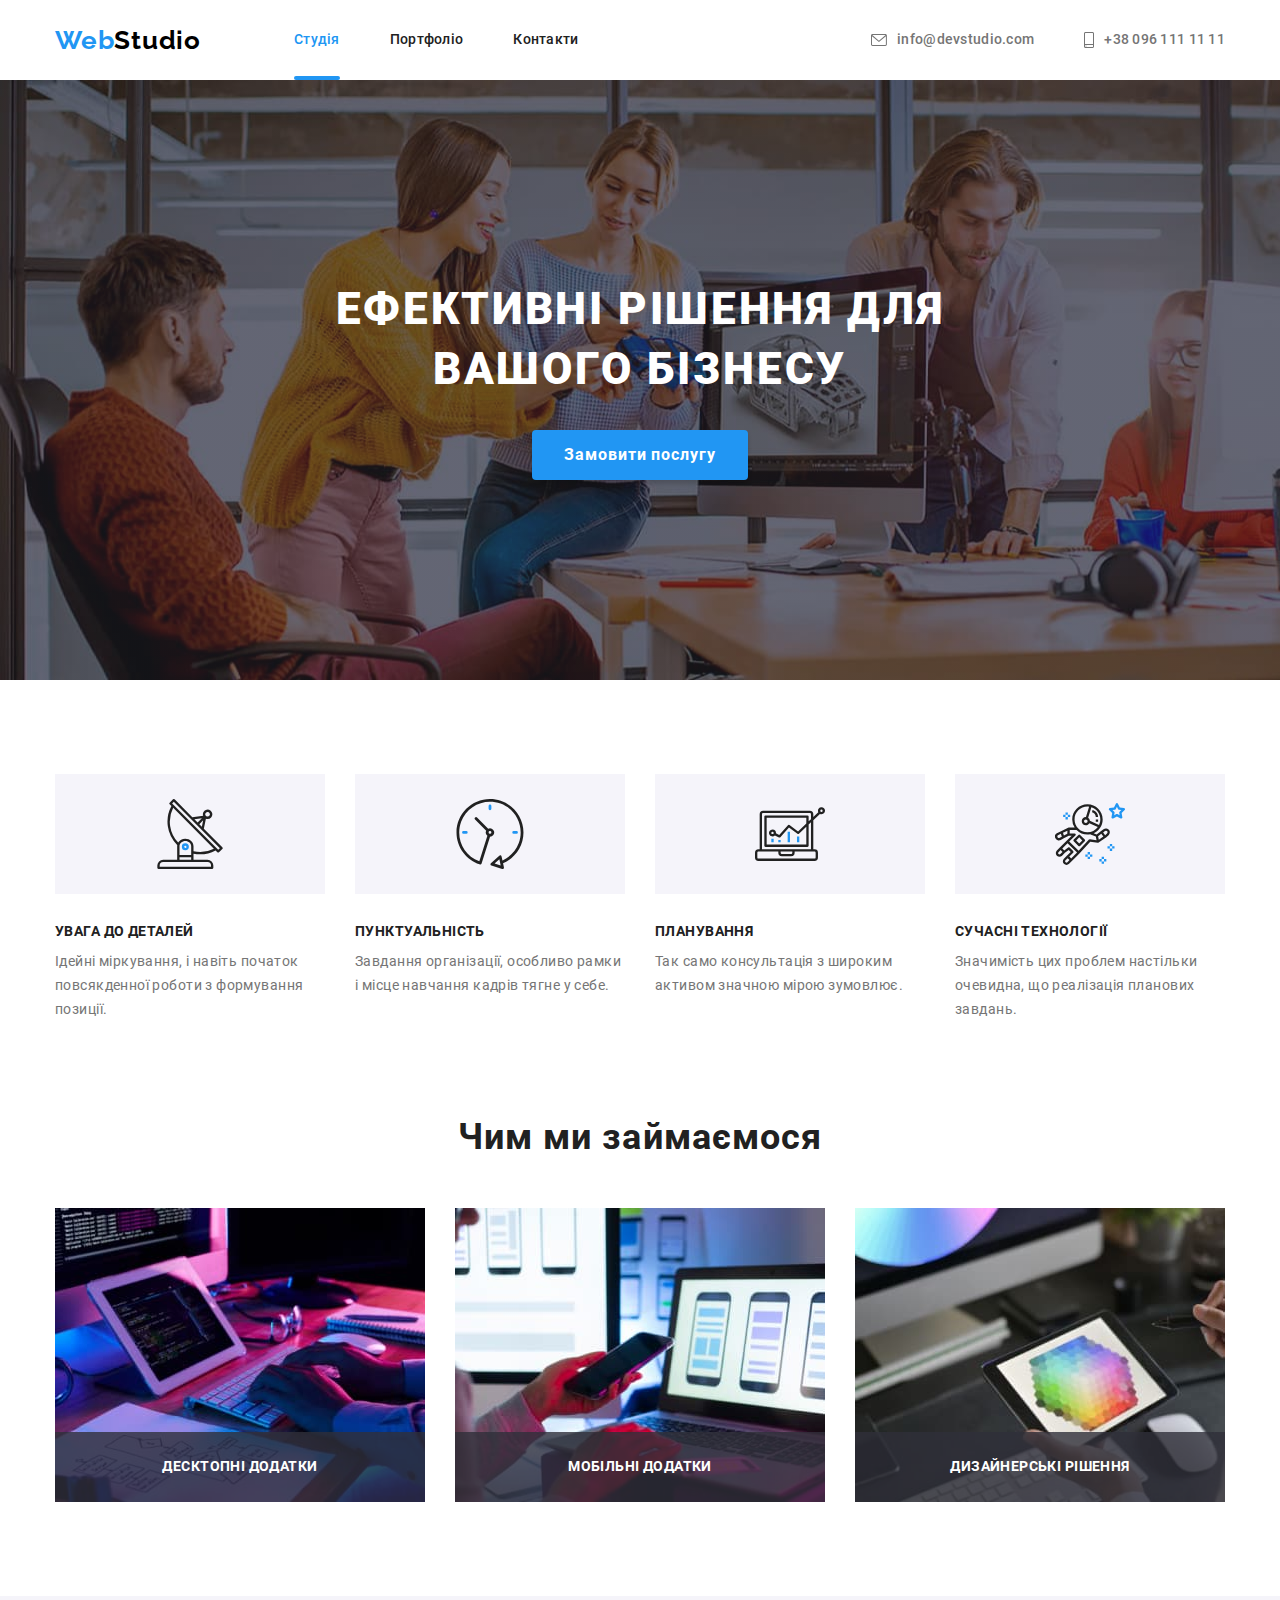
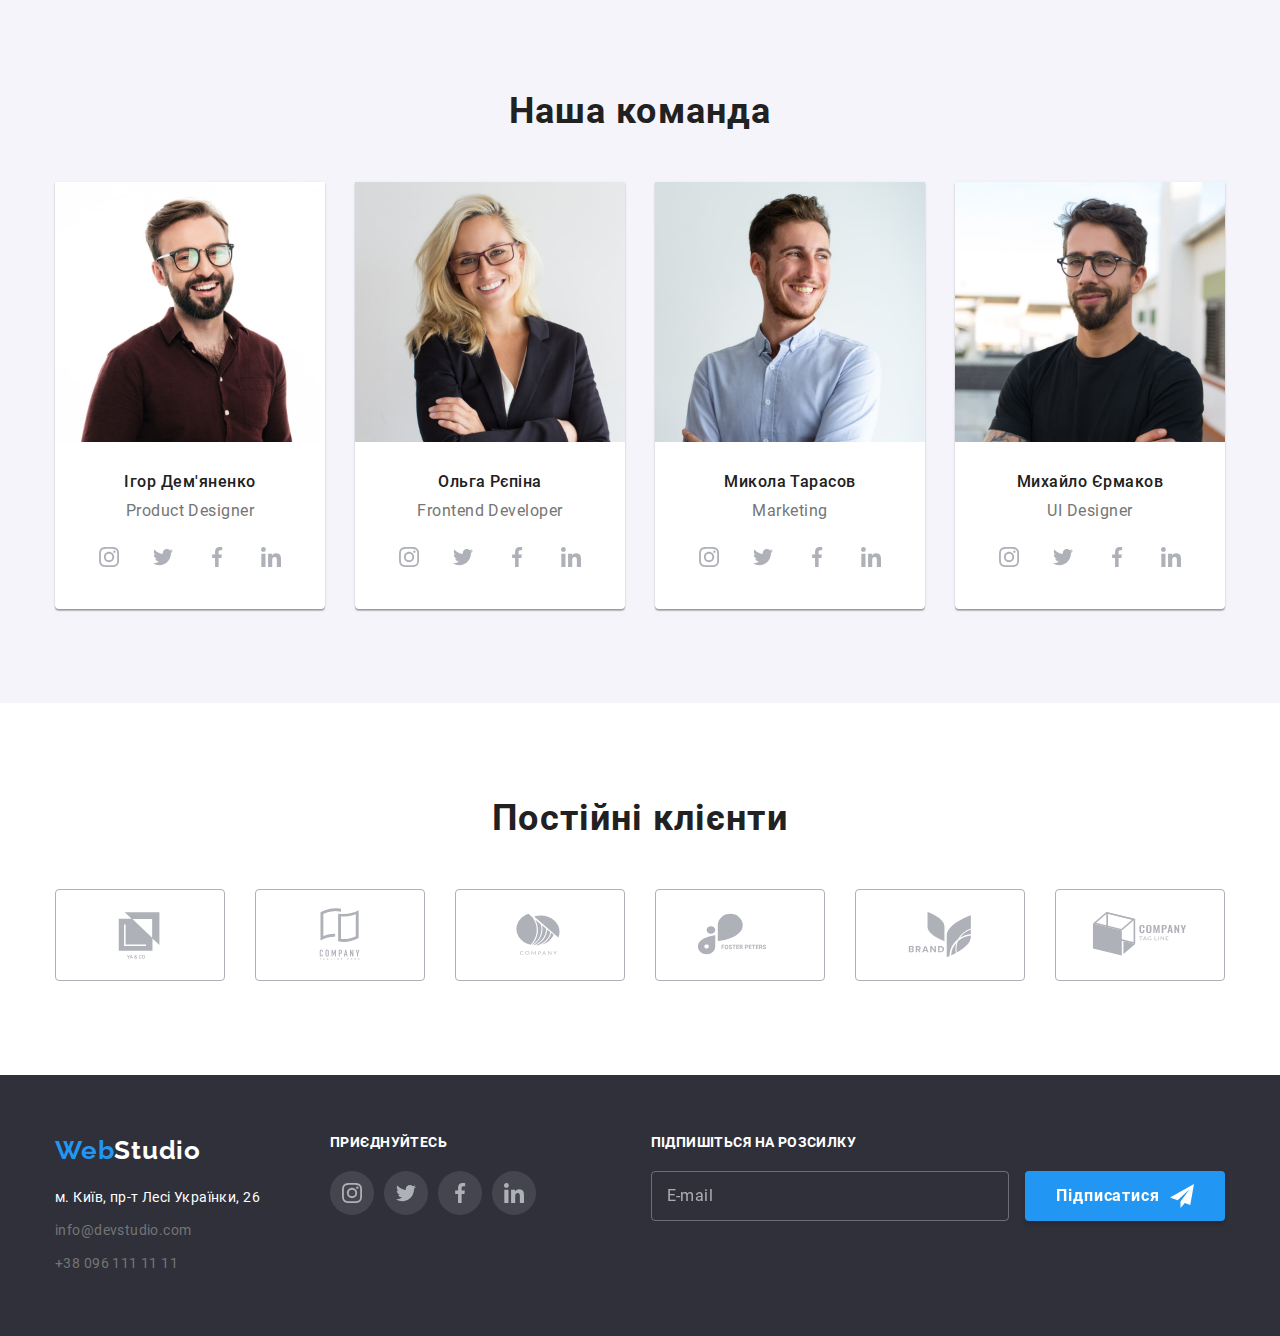
==== commit f3bc9ff4: "correct" ====
--- a/index.html
+++ b/index.html
@@ -12,7 +12,7 @@
       rel="stylesheet"
     /> -->
 
-    <link rel="stylesheet" href="./dist/css/main.min.css" />
+    <link rel="stylesheet" href="./css/main.min.css" />
     <!-- <link rel="stylesheet" href="./css/styles.css" /> -->
   </head>
   <body>
--- a/css/main.min.css
+++ b/css/main.min.css
@@ -0,0 +1 @@
+/*! modern-normalize v1.1.0 | MIT License | https://github.com/sindresorhus/modern-normalize */*,::before,::after{box-sizing:border-box}html{line-height:1.15;-webkit-text-size-adjust:100%;-moz-tab-size:4;-o-tab-size:4;tab-size:4}body{margin:0;font-family:system-ui,"Segoe UI",Roboto,Helvetica,Arial,sans-serif,"Apple Color Emoji","Segoe UI Emoji"}hr{height:0;color:inherit}abbr[title]{-webkit-text-decoration:underline dotted;text-decoration:underline dotted}b,strong{font-weight:bolder}code,kbd,samp,pre{font-family:ui-monospace,SFMono-Regular,Consolas,"Liberation Mono",Menlo,monospace;font-size:1em}small{font-size:80%}sub,sup{font-size:75%;line-height:0;position:relative;vertical-align:baseline}sub{bottom:-0.25em}sup{top:-0.5em}table{text-indent:0;border-color:inherit}button,input,optgroup,select,textarea{font-family:inherit;font-size:100%;line-height:1.15;margin:0}button,select{text-transform:none}button,[type=button],[type=reset],[type=submit]{-webkit-appearance:button}::-moz-focus-inner{border-style:none;padding:0}:-moz-focusring{outline:1px dotted ButtonText}:-moz-ui-invalid{box-shadow:none}legend{padding:0}progress{vertical-align:baseline}::-webkit-inner-spin-button,::-webkit-outer-spin-button{height:auto}[type=search]{-webkit-appearance:textfield;outline-offset:-2px}::-webkit-search-decoration{-webkit-appearance:none}::-webkit-file-upload-button{-webkit-appearance:button;font:inherit}summary{display:list-item}@font-face{font-family:"Raleway";font-style:normal;font-weight:400;src:url("../../fonts/raleway-v28-latin_cyrillic-regular.eot");src:local(""),url("../../fonts/raleway-v28-latin_cyrillic-regular.eot?#iefix") format("embedded-opentype"),url("../../fonts/raleway-v28-latin_cyrillic-regular.woff2") format("woff2"),url("../../fonts/raleway-v28-latin_cyrillic-regular.woff") format("woff"),url("../../fonts/raleway-v28-latin_cyrillic-regular.ttf") format("truetype"),url("../../fonts/raleway-v28-latin_cyrillic-regular.svg#Raleway") format("svg")}@font-face{font-family:"Raleway";font-style:normal;font-weight:700;src:url("../../fonts/raleway-v28-latin_cyrillic-700.eot");src:local(""),url("../../fonts/raleway-v28-latin_cyrillic-700.eot?#iefix") format("embedded-opentype"),url("../../fonts/raleway-v28-latin_cyrillic-700.woff2") format("woff2"),url("../../fonts/raleway-v28-latin_cyrillic-700.woff") format("woff"),url("../../fonts/raleway-v28-latin_cyrillic-700.ttf") format("truetype"),url("../../fonts/raleway-v28-latin_cyrillic-700.svg#Raleway") format("svg")}@font-face{font-family:"Roboto";font-style:normal;font-weight:400;src:url("../../fonts/roboto-v30-latin_cyrillic-regular.eot");src:local(""),url("../../fonts/roboto-v30-latin_cyrillic-regular.eot?#iefix") format("embedded-opentype"),url("../../fonts/roboto-v30-latin_cyrillic-regular.woff2") format("woff2"),url("../../fonts/roboto-v30-latin_cyrillic-regular.woff") format("woff"),url("../../fonts/roboto-v30-latin_cyrillic-regular.ttf") format("truetype"),url("../../fonts/roboto-v30-latin_cyrillic-regular.svg#Roboto") format("svg")}@font-face{font-family:"Roboto";font-style:normal;font-weight:500;src:url("../../fonts/roboto-v30-latin_cyrillic-500.eot");src:local(""),url("../../fonts/roboto-v30-latin_cyrillic-500.eot?#iefix") format("embedded-opentype"),url("../../fonts/roboto-v30-latin_cyrillic-500.woff2") format("woff2"),url("../../fonts/roboto-v30-latin_cyrillic-500.woff") format("woff"),url("../../fonts/roboto-v30-latin_cyrillic-500.ttf") format("truetype"),url("../../fonts/roboto-v30-latin_cyrillic-500.svg#Roboto") format("svg")}@font-face{font-family:"Roboto";font-style:normal;font-weight:700;src:url("../../fonts/roboto-v30-latin_cyrillic-700.eot");src:local(""),url("../../fonts/roboto-v30-latin_cyrillic-700.eot?#iefix") format("embedded-opentype"),url("../../fonts/roboto-v30-latin_cyrillic-700.woff2") format("woff2"),url("../../fonts/roboto-v30-latin_cyrillic-700.woff") format("woff"),url("../../fonts/roboto-v30-latin_cyrillic-700.ttf") format("truetype"),url("../../fonts/roboto-v30-latin_cyrillic-700.svg#Roboto") format("svg")}@font-face{font-family:"Roboto";font-style:normal;font-weight:900;src:url("../../fonts/roboto-v30-latin_cyrillic-900.eot");src:local(""),url("../../fonts/roboto-v30-latin_cyrillic-900.eot?#iefix") format("embedded-opentype"),url("../../fonts/roboto-v30-latin_cyrillic-900.woff2") format("woff2"),url("../../fonts/roboto-v30-latin_cyrillic-900.woff") format("woff"),url("../../fonts/roboto-v30-latin_cyrillic-900.ttf") format("truetype"),url("../../fonts/roboto-v30-latin_cyrillic-900.svg#Roboto") format("svg")}:root{--main-text-color: #757575;--secondary-text-color: #212121;--accent-color: #2196f3;--main-background-color: #f5f5f5;--secondary-background-color: #f5f4fa;--white-color: #ffffff;--banner-background-color: #2f303a;--black-color: #000000;--background-icon-color: #afb1b8}ul{list-style:none;padding:0;margin:0}a{text-decoration:none;color:inherit}h1,h2,h3,h4,p{margin:0}img{display:block;max-width:100%;height:auto}.visualy-hidden{position:absolute;width:1px;height:1px;margin:-1px;border:0;padding:0;clip:rect(0 0 0 0);overflow:hidden}.is-hidden{opacity:0;pointer-events:none}body{max-width:1600px;margin:0 auto;color:var(--main-text-color);font-family:"Roboto",sans-serif}.btn{display:inline-flex;justify-content:center;align-items:center;min-width:200px;padding-top:10px;padding-bottom:10px;border:0;border-radius:4px;font-family:inherit;font-weight:700;font-size:16px;line-height:1.88;letter-spacing:.06em;cursor:pointer;color:var(--white-color);background-color:var(--accent-color);border-color:rgba(0,0,0,0);box-shadow:0px 4px 4px rgba(0,0,0,.15)}.container{width:1200px;margin-left:auto;margin-right:auto;padding-left:15px;padding-right:15px}.section{padding-top:94px;padding-bottom:94px}.section__title{margin-bottom:50px;font-weight:700;font-size:36px;line-height:1.17;text-align:center;letter-spacing:.03em;color:var(--secondary-text-color)}.grid{display:flex;flex-wrap:wrap;gap:30px}.grid__item{width:370px}.contacts{display:flex;margin-left:auto}.contacts__item:not(:last-child){margin-right:50px}.contacts__link{display:inline-flex;justify-content:center;align-items:center;padding-top:32px;padding-bottom:32px;transition:color 250ms cubic-bezier(0.4, 0, 0.2, 1),fill 250ms cubic-bezier(0.4, 0, 0.2, 1);font-weight:500;font-size:14px;line-height:1.14;letter-spacing:.02em;fill:currentColor}.contacts__link:hover,.contacts__link:focus{color:var(--accent-color);fill:var(--accent-color)}.contacts__icon{margin-right:10px}.logo{display:inline-flex;font-family:"Raleway",sans-serif;font-weight:700;font-size:26px;line-height:1.19;letter-spacing:.03em;color:var(--accent-color)}.logo--black{color:var(--black-color)}.logo--white{color:var(--white-color)}.logo__page-footer{margin-bottom:20px}.logo__page-header{margin-right:93px}.page-header__container{display:flex}.main-nav{display:inline-flex;justify-content:center;align-items:center}.main-nav__list{display:flex}.main-nav__item{position:relative}.main-nav__item:not(:last-child){margin-right:50px}.main-nav__link{display:block;padding-top:32px;padding-bottom:32px;transition:color 250ms cubic-bezier(0.4, 0, 0.2, 1);font-weight:500;font-size:14px;line-height:1.14;letter-spacing:.02em;color:var(--secondary-text-color)}.main-nav__link:hover,.main-nav__link:focus,.main-nav__link--current{color:var(--accent-color)}.main-nav__link--current::after{content:"";position:absolute;left:0;bottom:0;width:100%;height:4px;border-radius:2px;background-color:currentColor}.hero__title{width:696px;margin-right:auto;margin-left:auto;margin-bottom:30px;font-weight:900;font-size:44px;line-height:1.36;letter-spacing:.06em;text-transform:uppercase;color:var(--white-color)}.hero__btn{padding-right:32px;padding-left:32px;border-radius:4px;min-width:216px}.hero{padding-top:200px;padding-bottom:200px;text-align:center;background-color:var(--banner-background-color);background-image:linear-gradient(rgba(47, 48, 58, 0.4), rgba(47, 48, 58, 0.4)),url(../../../images/banner.jpg)}.values__list{display:flex}.values__item:not(:last-child){margin-right:30px}.values{padding-bottom:0}.values__title{margin-bottom:10px;font-weight:700;font-size:14px;line-height:1.14;letter-spacing:.03em;text-transform:uppercase;color:var(--secondary-text-color)}.values__text{font-weight:400;font-size:14px;line-height:1.71;letter-spacing:.03em}.value__icon-container{display:inline-flex;justify-content:center;align-items:center;width:270px;height:120px;margin-bottom:30px;background-color:var(--secondary-background-color)}.value__icon{display:block}.labour__list{display:flex}.labour__item:not(:last-child){margin-right:30px}.labour__text{position:absolute;bottom:0;width:100%;height:70px;display:flex;align-items:center;justify-content:center;font-weight:700;font-size:14px;line-height:1.14;text-align:center;letter-spacing:.03em;text-transform:uppercase;color:var(--white-color);background-color:rgba(47,48,58,.8)}.labour__thumb{position:relative}.team{background-color:var(--secondary-background-color)}.team-list{display:flex}.team-list__item:not(:last-child){margin-right:30px}.team-list__title{padding-top:30px;margin-bottom:10px;font-weight:500;font-size:16px;line-height:1.19;text-align:center;letter-spacing:.03em;color:var(--secondary-text-color)}.team-list__text{margin-bottom:15px;font-weight:400;font-size:16px;line-height:1.19;text-align:center;letter-spacing:.03em}.team-list__item{padding-bottom:30px;border-radius:0px 0px 4px 4px;background-color:var(--white-color);box-shadow:0px 1px 3px rgba(0,0,0,.12),0px 1px 1px rgba(0,0,0,.14),0px 2px 1px rgba(0,0,0,.2)}.network-list{display:flex;justify-content:center}.network-list__item:not(:last-child){margin-right:10px}.network-list__link{display:inline-flex;justify-content:center;align-items:center;width:44px;height:44px;border-radius:50%;transition:fill 250ms cubic-bezier(0.4, 0, 0.2, 1),background-color 250ms cubic-bezier(0.4, 0, 0.2, 1);fill:var(--background-icon-color)}.network-list__link:hover,.network-list__link:focus{fill:var(--white-color);background-color:var(--accent-color)}.clients{display:flex}.clients__item:not(:last-child){margin-right:30px}.clients__link{display:inline-flex;justify-content:center;align-items:center;width:170px;height:92px;border:1px solid #afb1b8;border-radius:4px;transition:fill 250ms cubic-bezier(0.4, 0, 0.2, 1),border-color 250ms cubic-bezier(0.4, 0, 0.2, 1);fill:var(--background-icon-color)}.clients__link:hover,.clients__link:focus{fill:var(--accent-color);border-color:var(--accent-color)}.backdrop{position:fixed;left:0;top:0;width:100%;height:100%;transition:opacity 250ms cubic-bezier(0.4, 0, 0.2, 1);background-color:rgba(0,0,0,.2)}.backdrop.is-hidden .modal{transform:scale(1.1) translate(-50%, -50%)}.modal{position:absolute;left:50%;top:50%;transform:translate(-50%, -50%) scale(1);width:528px;height:581px;border-radius:4px;padding:40px;transition:transform 500ms cubic-bezier(0.4, 0, 0.2, 1);box-shadow:0 1px 2px rgba(0,0,0,.2),0 1px 1px rgba(0,0,0,.14);background-color:var(--white-color)}.modal__title{margin-bottom:12px;font-weight:700;font-size:20px;line-height:1.15;text-align:center;letter-spacing:.03em;color:var(--secondary-text-color)}.contact-form{display:flex;flex-direction:column}.contact-form__label{margin-bottom:4px;font-weight:400;font-size:12px;line-height:1.14;letter-spacing:.01em}.contact-form__input{height:40px;width:100%;padding-left:42px;transition:border-color 250ms cubic-bezier(0.4, 0, 0.2, 1);border:1px solid rgba(33,33,33,.2);border-radius:4px}.contact-form__input:focus-within{outline:none;border-color:var(--accent-color)}.contact-form__message{margin-bottom:20px;resize:none;height:120px;padding:12px 16px;border-radius:4px;transition:border-color 250ms cubic-bezier(0.4, 0, 0.2, 1);border:1px solid rgba(33,33,33,.2)}.contact-form__message:focus-within{outline:none;border-color:var(--accent-color)}.contact-form__message::-moz-placeholder{font-weight:400;font-size:12px;line-height:1.14;letter-spacing:.01em;color:rgba(117,117,117,.5)}.contact-form__message:-ms-input-placeholder{font-weight:400;font-size:12px;line-height:1.14;letter-spacing:.01em;color:rgba(117,117,117,.5)}.contact-form__message::placeholder{font-weight:400;font-size:12px;line-height:1.14;letter-spacing:.01em;color:rgba(117,117,117,.5)}.contact-form__thumb{position:relative;margin-bottom:10px}.contact-form__icon{position:absolute;top:50%;left:12px;transform:translateY(-50%);pointer-events:none;transition:fill 250ms cubic-bezier(0.4, 0, 0.2, 1)}.contact-form__input:focus+.contact-form__icon{fill:var(--accent-color)}.checkbox{position:relative;display:flex;align-items:center;margin-bottom:30px;padding-left:36px;font-weight:400;font-size:14px;line-height:1.71;letter-spacing:.03em}.pact-link{text-decoration:underline;color:var(--accent-color)}.checkbox__icon{position:absolute;top:50%;left:12px;transform:translateY(-50%);display:inline-flex;width:16px;height:15px;border:2px solid var(--secondary-text-color);border-radius:2px;transition:background-color 250ms cubic-bezier(0.4, 0, 0.2, 1)}.checkbox__input:checked+.checkbox__icon{border:rgba(0,0,0,0);background-origin:border-box;background-color:var(--accent-color);background-image:url(../../../images/checkbox-icon.svg);background-size:contain;background-position:center}.btn__contact-form{padding-right:20px;padding-left:20px;min-width:200px;align-self:center}.close-button{position:absolute;top:8px;right:8px;width:30px;height:30px;display:inline-flex;justify-content:center;align-items:center;transition:fill 250ms cubic-bezier(0.4, 0, 0.2, 1);border:1px solid rgba(0,0,0,.1);border-radius:50%;background-color:inherit;cursor:pointer}.close-button:hover,.close-button:focus{fill:var(--accent-color)}.page-footer{padding-top:60px;padding-bottom:60px;background-color:var(--banner-background-color)}.page-footer__container{display:flex}.page-footer__container--flex-element:nth-child(1){margin-right:70px}.page-footer__container--flex-element:last-child{margin-left:auto}.page-footer{padding-top:60px;padding-bottom:60px;background-color:var(--banner-background-color)}.page-footer__container{display:flex}.page-footer__container--flex-element:nth-child(1){margin-right:70px}.page-footer__container--flex-element:last-child{margin-left:auto}.site-adress__item:not(:last-child){margin-bottom:9px}.site-adress__link{transition:color 250ms cubic-bezier(0.4, 0, 0.2, 1);font-weight:400;font-size:14px;line-height:1.71;letter-spacing:.03em;font-style:normal}.site-adress__link--mail,.site-adress__link--phone{color:rgba(255,255,255,.6)}.site-adress__link--street{color:var(--white-color)}.site-adress__link:hover,.site-adress__link:focus{color:var(--accent-color)}.network-link--footer{background-color:rgba(255,255,255,.1)}.foot-social-links__text,.sign-title{margin-bottom:20px;font-weight:700;font-size:14px;line-height:1.14;letter-spacing:.03em;text-transform:uppercase;color:var(--white-color)}.sign-form{position:relative}.sign-form__label{margin-right:12px;font-weight:400;font-size:16px;line-height:1.25;letter-spacing:.03em;color:rgba(255,255,255,.6)}.sign-form__description{position:absolute;top:50%;left:16px;transform:translateY(-50%);pointer-events:none;transition:color 250ms cubic-bezier(0.4, 0, 0.2, 1)}.sign-form__input{width:358px;height:50px;padding-left:70px;border-radius:4px;transition:border-color 250ms cubic-bezier(0.4, 0, 0.2, 1);border:1px solid rgba(255,255,255,.3);outline:rgba(0,0,0,0);background-color:inherit;cursor:pointer}.sign-form__input:focus{border-color:var(--accent-color)}.sign-form__input:focus+.sign-form__description{color:var(--accent-color)}.sign-form__input:not(:-moz-placeholder-shown){color:var(--white-color)}.sign-form__input:not(:-ms-input-placeholder){color:var(--white-color)}.sign-form__input:not(:placeholder-shown){color:var(--white-color)}.btn__sign-form{padding-left:28px;padding-right:28px;min-width:200px}.button-icon{margin-left:10px}.button-list{display:flex;justify-content:center;margin-bottom:50px}.button{padding:4px 20px;border-radius:4px;border-color:rgba(0,0,0,0);transition:background-color 250ms cubic-bezier(0.4, 0, 0.2, 1),color 250ms cubic-bezier(0.4, 0, 0.2, 1),box-shadow 250ms cubic-bezier(0.4, 0, 0.2, 1);font-family:inherit;font-weight:500;font-size:16px;line-height:1.62;letter-spacing:.03em;color:var(--secondary-text-color);background-color:var(--secondary-background-color);border-color:rgba(0,0,0,0);cursor:pointer}.button:hover,.button:focus{color:var(--white-color);background-color:var(--accent-color);box-shadow:0px 4px 4px rgba(0,0,0,.25)}.button-list__item:not(:last-child){margin-right:8px}.card{position:relative;display:block;transition:box-shadow 250ms cubic-bezier(0.4, 0, 0.2, 1)}.card:hover,.card:focus{box-shadow:1px 4px 6px rgba(0,0,0,.16),0px 4px 4px rgba(0,0,0,.06)}.card__title{margin-bottom:4px;font-weight:700;font-size:18px;line-height:2;letter-spacing:.06em;color:var(--secondary-text-color)}.card__text{font-weight:400;font-size:16px;line-height:1.88;letter-spacing:.03em}.card__description{padding:20px 24px;border-left:1px solid #eee;border-right:1px solid #eee;border-bottom:1px solid #eee}.card__thumb{position:relative;overflow:hidden}.card__overlay-text{position:absolute;top:0;left:0;transform:translateY(100%);width:100%;height:100%;padding:63px 24px;transition:transform 250ms cubic-bezier(0.4, 0, 0.2, 1);font-weight:400;font-size:18px;line-height:1.56;letter-spacing:.03em;color:var(--white-color);background-color:rgba(33,150,243,.8)}.card:hover .card__overlay-text,.card:focus .card__overlay-text{transform:translateY(0)}/*# sourceMappingURL=main.min.css.map */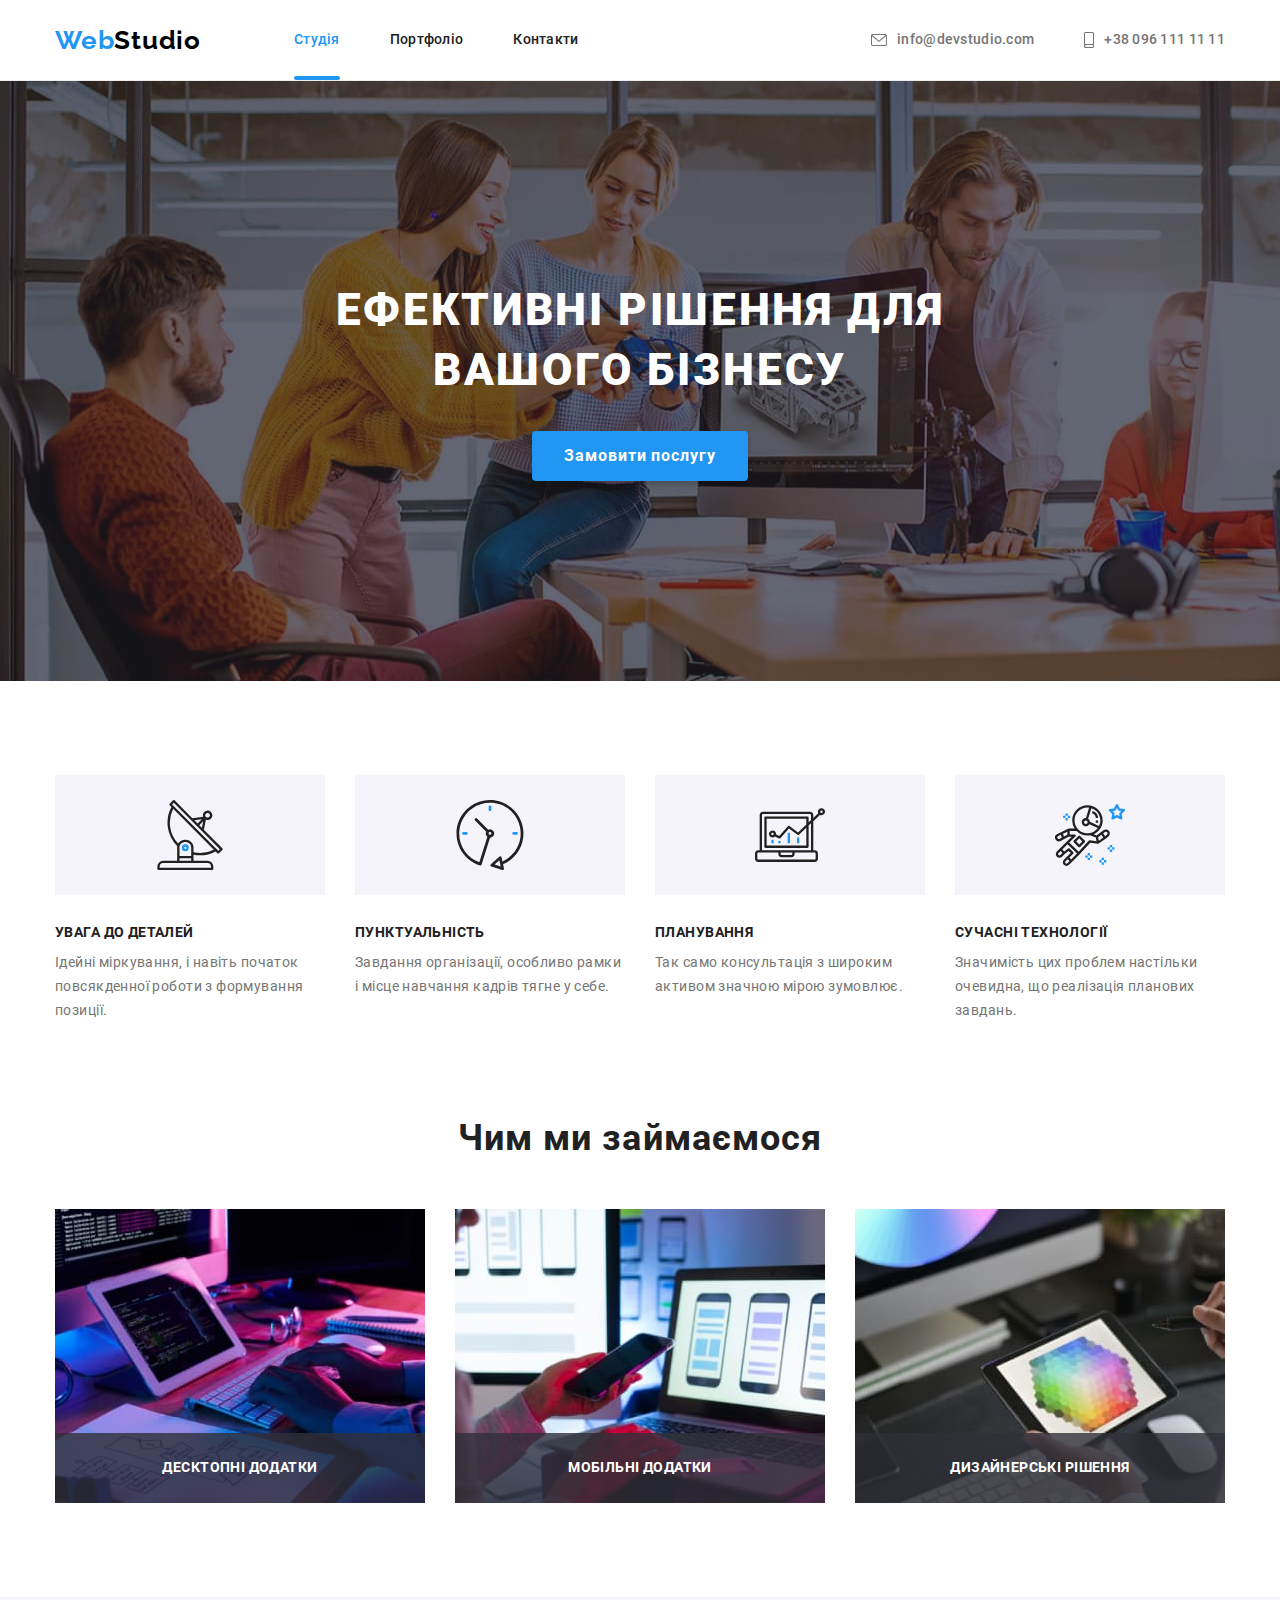
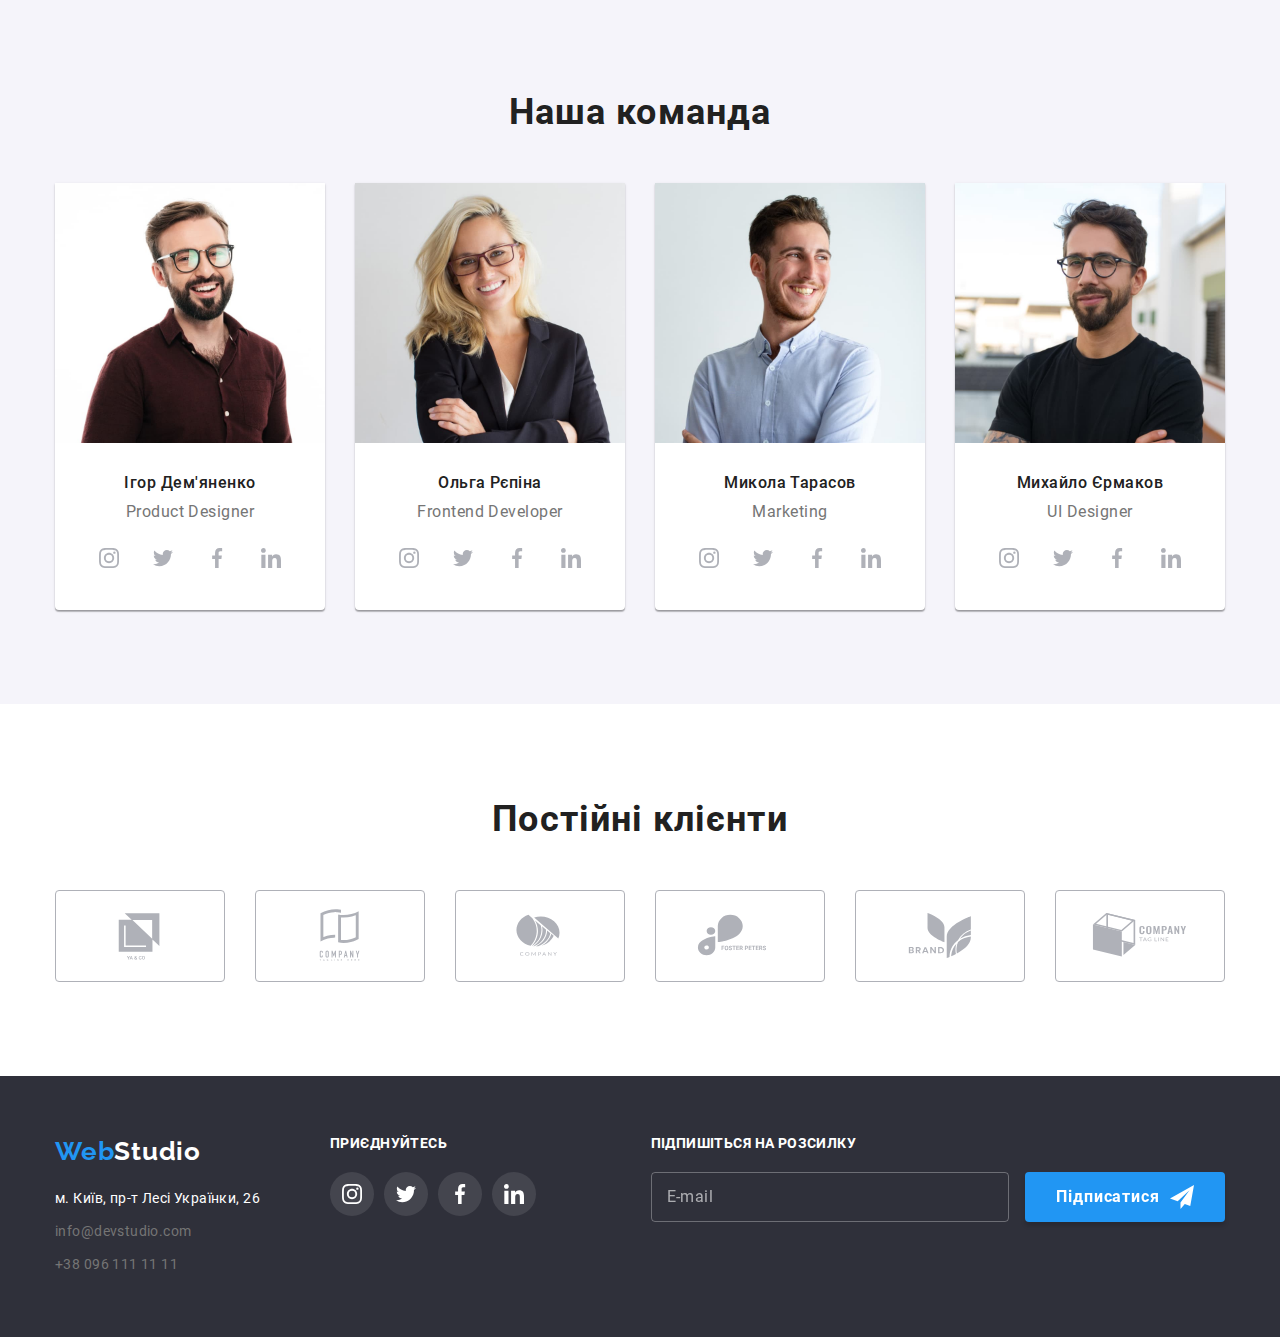
==== commit fb0eed95: "ready-after-check" ====
--- a/index.html
+++ b/index.html
@@ -179,28 +179,28 @@
               <p class="team-list__text">Product Designer</p>
               <ul class="network-list">
                 <li class="network-list__item">
-                  <a href="" class="network-list__link">
+                  <a href="" class="network-list__link network-list__link--team">
                     <svg width="20" height="20" class="image-svg">
                       <use href="./images/icons.svg#icon-instagram"></use>
                     </svg>
                   </a>
                 </li>
                 <li class="network-list__item">
-                  <a href="" class="network-list__link">
+                  <a href="" class="network-list__link network-list__link--team">
                     <svg width="20" height="20" class="image-svg">
                       <use href="./images/icons.svg#icon-twitter"></use>
                     </svg>
                   </a>
                 </li>
                 <li class="network-list__item">
-                  <a href="" class="network-list__link">
+                  <a href="" class="network-list__link network-list__link--team">
                     <svg width="20" height="20" class="image-svg">
                       <use href="./images/icons.svg#icon-facebook"></use>
                     </svg>
                   </a>
                 </li>
                 <li class="network-list__item">
-                  <a href="" class="network-list__link">
+                  <a href="" class="network-list__link network-list__link--team">
                     <svg width="20" height="20" class="image-svg">
                       <use href="./images/icons.svg#icon-linkedin"></use>
                     </svg>
@@ -214,28 +214,28 @@
               <p class="team-list__text">Frontend Developer</p>
               <ul class="network-list">
                 <li class="network-list__item">
-                  <a href="" class="network-list__link">
+                  <a href="" class="network-list__link network-list__link--team">
                     <svg width="20" height="20" class="image-svg">
                       <use href="./images/icons.svg#icon-instagram"></use>
                     </svg>
                   </a>
                 </li>
                 <li class="network-list__item">
-                  <a href="" class="network-list__link">
+                  <a href="" class="network-list__link network-list__link--team">
                     <svg width="20" height="20" class="image-svg">
                       <use href="./images/icons.svg#icon-twitter"></use>
                     </svg>
                   </a>
                 </li>
                 <li class="network-list__item">
-                  <a href="" class="network-list__link">
+                  <a href="" class="network-list__link network-list__link--team">
                     <svg width="20" height="20" class="image-svg">
                       <use href="./images/icons.svg#icon-facebook"></use>
                     </svg>
                   </a>
                 </li>
                 <li class="network-list__item">
-                  <a href="" class="network-list__link">
+                  <a href="" class="network-list__link network-list__link--team">
                     <svg width="20" height="20" class="image-svg">
                       <use href="./images/icons.svg#icon-linkedin"></use>
                     </svg>
@@ -249,28 +249,28 @@
               <p class="team-list__text">Marketing</p>
               <ul class="network-list">
                 <li class="network-list__item">
-                  <a href="" class="network-list__link">
+                  <a href="" class="network-list__link network-list__link--team">
                     <svg width="20" height="20" class="image-svg">
                       <use href="./images/icons.svg#icon-instagram"></use>
                     </svg>
                   </a>
                 </li>
                 <li class="network-list__item">
-                  <a href="" class="network-list__link">
+                  <a href="" class="network-list__link network-list__link--team">
                     <svg width="20" height="20" class="image-svg">
                       <use href="./images/icons.svg#icon-twitter"></use>
                     </svg>
                   </a>
                 </li>
                 <li class="network-list__item">
-                  <a href="" class="network-list__link">
+                  <a href="" class="network-list__link network-list__link--team">
                     <svg width="20" height="20" class="image-svg">
                       <use href="./images/icons.svg#icon-facebook"></use>
                     </svg>
                   </a>
                 </li>
                 <li class="network-list__item">
-                  <a href="" class="network-list__link">
+                  <a href="" class="network-list__link network-list__link--team">
                     <svg width="20" height="20" class="image-svg">
                       <use href="./images/icons.svg#icon-linkedin"></use>
                     </svg>
@@ -289,28 +289,28 @@
               <p class="team-list__text">UI Designer</p>
               <ul class="network-list">
                 <li class="network-list__item">
-                  <a href="" class="network-list__link">
+                  <a href="" class="network-list__link network-list__link--team">
                     <svg width="20" height="20" class="image-svg">
                       <use href="./images/icons.svg#icon-instagram"></use>
                     </svg>
                   </a>
                 </li>
                 <li class="network-list__item">
-                  <a href="" class="network-list__link">
+                  <a href="" class="network-list__link network-list__link--team">
                     <svg width="20" height="20" class="image-svg">
                       <use href="./images/icons.svg#icon-twitter"></use>
                     </svg>
                   </a>
                 </li>
                 <li class="network-list__item">
-                  <a href="" class="network-list__link">
+                  <a href="" class="network-list__link network-list__link--team">
                     <svg width="20" height="20" class="image-svg">
                       <use href="./images/icons.svg#icon-facebook"></use>
                     </svg>
                   </a>
                 </li>
                 <li class="network-list__item">
-                  <a href="" class="network-list__link">
+                  <a href="" class="network-list__link network-list__link--team">
                     <svg width="20" height="20" class="image-svg">
                       <use href="./images/icons.svg#icon-linkedin"></use>
                     </svg>
@@ -461,28 +461,28 @@
           <p class="foot-social-links__text">Приєднуйтесь</p>
           <ul class="network-list">
             <li class="network-list__item">
-              <a href="" class="network-list__link network-link--footer">
+              <a href="" class="network-list__link network-list__link--footer">
                 <svg width="20" height="20" class="foot-network-icon">
                   <use href="./images/icons.svg#icon-instagram"></use>
                 </svg>
               </a>
             </li>
             <li class="network-list__item">
-              <a href="" class="network-list__link network-link--footer">
+              <a href="" class="network-list__link network-list__link--footer">
                 <svg width="20" height="20" class="foot-network-icon">
                   <use href="./images/icons.svg#icon-twitter"></use>
                 </svg>
               </a>
             </li>
             <li class="network-list__item">
-              <a href="" class="network-list__link network-link--footer">
+              <a href="" class="network-list__link network-list__link--footer">
                 <svg width="20" height="20" class="foot-network-icon">
                   <use href="./images/icons.svg#icon-facebook"></use>
                 </svg>
               </a>
             </li>
             <li class="network-list__item">
-              <a href="" class="network-list__link network-link--footer">
+              <a href="" class="network-list__link network-list__link--footer">
                 <svg width="20" height="20" class="foot-network-icon">
                   <use href="./images/icons.svg#icon-linkedin"></use>
                 </svg>
--- a/css/main.min.css
+++ b/css/main.min.css
@@ -1 +1 @@
-/*! modern-normalize v1.1.0 | MIT License | https://github.com/sindresorhus/modern-normalize */*,::before,::after{box-sizing:border-box}html{line-height:1.15;-webkit-text-size-adjust:100%;-moz-tab-size:4;-o-tab-size:4;tab-size:4}body{margin:0;font-family:system-ui,"Segoe UI",Roboto,Helvetica,Arial,sans-serif,"Apple Color Emoji","Segoe UI Emoji"}hr{height:0;color:inherit}abbr[title]{-webkit-text-decoration:underline dotted;text-decoration:underline dotted}b,strong{font-weight:bolder}code,kbd,samp,pre{font-family:ui-monospace,SFMono-Regular,Consolas,"Liberation Mono",Menlo,monospace;font-size:1em}small{font-size:80%}sub,sup{font-size:75%;line-height:0;position:relative;vertical-align:baseline}sub{bottom:-0.25em}sup{top:-0.5em}table{text-indent:0;border-color:inherit}button,input,optgroup,select,textarea{font-family:inherit;font-size:100%;line-height:1.15;margin:0}button,select{text-transform:none}button,[type=button],[type=reset],[type=submit]{-webkit-appearance:button}::-moz-focus-inner{border-style:none;padding:0}:-moz-focusring{outline:1px dotted ButtonText}:-moz-ui-invalid{box-shadow:none}legend{padding:0}progress{vertical-align:baseline}::-webkit-inner-spin-button,::-webkit-outer-spin-button{height:auto}[type=search]{-webkit-appearance:textfield;outline-offset:-2px}::-webkit-search-decoration{-webkit-appearance:none}::-webkit-file-upload-button{-webkit-appearance:button;font:inherit}summary{display:list-item}@font-face{font-family:"Raleway";font-style:normal;font-weight:400;src:url("../../fonts/raleway-v28-latin_cyrillic-regular.eot");src:local(""),url("../../fonts/raleway-v28-latin_cyrillic-regular.eot?#iefix") format("embedded-opentype"),url("../../fonts/raleway-v28-latin_cyrillic-regular.woff2") format("woff2"),url("../../fonts/raleway-v28-latin_cyrillic-regular.woff") format("woff"),url("../../fonts/raleway-v28-latin_cyrillic-regular.ttf") format("truetype"),url("../../fonts/raleway-v28-latin_cyrillic-regular.svg#Raleway") format("svg")}@font-face{font-family:"Raleway";font-style:normal;font-weight:700;src:url("../../fonts/raleway-v28-latin_cyrillic-700.eot");src:local(""),url("../../fonts/raleway-v28-latin_cyrillic-700.eot?#iefix") format("embedded-opentype"),url("../../fonts/raleway-v28-latin_cyrillic-700.woff2") format("woff2"),url("../../fonts/raleway-v28-latin_cyrillic-700.woff") format("woff"),url("../../fonts/raleway-v28-latin_cyrillic-700.ttf") format("truetype"),url("../../fonts/raleway-v28-latin_cyrillic-700.svg#Raleway") format("svg")}@font-face{font-family:"Roboto";font-style:normal;font-weight:400;src:url("../../fonts/roboto-v30-latin_cyrillic-regular.eot");src:local(""),url("../../fonts/roboto-v30-latin_cyrillic-regular.eot?#iefix") format("embedded-opentype"),url("../../fonts/roboto-v30-latin_cyrillic-regular.woff2") format("woff2"),url("../../fonts/roboto-v30-latin_cyrillic-regular.woff") format("woff"),url("../../fonts/roboto-v30-latin_cyrillic-regular.ttf") format("truetype"),url("../../fonts/roboto-v30-latin_cyrillic-regular.svg#Roboto") format("svg")}@font-face{font-family:"Roboto";font-style:normal;font-weight:500;src:url("../../fonts/roboto-v30-latin_cyrillic-500.eot");src:local(""),url("../../fonts/roboto-v30-latin_cyrillic-500.eot?#iefix") format("embedded-opentype"),url("../../fonts/roboto-v30-latin_cyrillic-500.woff2") format("woff2"),url("../../fonts/roboto-v30-latin_cyrillic-500.woff") format("woff"),url("../../fonts/roboto-v30-latin_cyrillic-500.ttf") format("truetype"),url("../../fonts/roboto-v30-latin_cyrillic-500.svg#Roboto") format("svg")}@font-face{font-family:"Roboto";font-style:normal;font-weight:700;src:url("../../fonts/roboto-v30-latin_cyrillic-700.eot");src:local(""),url("../../fonts/roboto-v30-latin_cyrillic-700.eot?#iefix") format("embedded-opentype"),url("../../fonts/roboto-v30-latin_cyrillic-700.woff2") format("woff2"),url("../../fonts/roboto-v30-latin_cyrillic-700.woff") format("woff"),url("../../fonts/roboto-v30-latin_cyrillic-700.ttf") format("truetype"),url("../../fonts/roboto-v30-latin_cyrillic-700.svg#Roboto") format("svg")}@font-face{font-family:"Roboto";font-style:normal;font-weight:900;src:url("../../fonts/roboto-v30-latin_cyrillic-900.eot");src:local(""),url("../../fonts/roboto-v30-latin_cyrillic-900.eot?#iefix") format("embedded-opentype"),url("../../fonts/roboto-v30-latin_cyrillic-900.woff2") format("woff2"),url("../../fonts/roboto-v30-latin_cyrillic-900.woff") format("woff"),url("../../fonts/roboto-v30-latin_cyrillic-900.ttf") format("truetype"),url("../../fonts/roboto-v30-latin_cyrillic-900.svg#Roboto") format("svg")}:root{--main-text-color: #757575;--secondary-text-color: #212121;--accent-color: #2196f3;--main-background-color: #f5f5f5;--secondary-background-color: #f5f4fa;--white-color: #ffffff;--banner-background-color: #2f303a;--black-color: #000000;--background-icon-color: #afb1b8}ul{list-style:none;padding:0;margin:0}a{text-decoration:none;color:inherit}h1,h2,h3,h4,p{margin:0}img{display:block;max-width:100%;height:auto}.visualy-hidden{position:absolute;width:1px;height:1px;margin:-1px;border:0;padding:0;clip:rect(0 0 0 0);overflow:hidden}.is-hidden{opacity:0;pointer-events:none}body{max-width:1600px;margin:0 auto;color:var(--main-text-color);font-family:"Roboto",sans-serif}.btn{display:inline-flex;justify-content:center;align-items:center;min-width:200px;padding-top:10px;padding-bottom:10px;border:0;border-radius:4px;font-family:inherit;font-weight:700;font-size:16px;line-height:1.88;letter-spacing:.06em;cursor:pointer;color:var(--white-color);background-color:var(--accent-color);border-color:rgba(0,0,0,0);box-shadow:0px 4px 4px rgba(0,0,0,.15)}.container{width:1200px;margin-left:auto;margin-right:auto;padding-left:15px;padding-right:15px}.section{padding-top:94px;padding-bottom:94px}.section__title{margin-bottom:50px;font-weight:700;font-size:36px;line-height:1.17;text-align:center;letter-spacing:.03em;color:var(--secondary-text-color)}.grid{display:flex;flex-wrap:wrap;gap:30px}.grid__item{width:370px}.contacts{display:flex;margin-left:auto}.contacts__item:not(:last-child){margin-right:50px}.contacts__link{display:inline-flex;justify-content:center;align-items:center;padding-top:32px;padding-bottom:32px;transition:color 250ms cubic-bezier(0.4, 0, 0.2, 1),fill 250ms cubic-bezier(0.4, 0, 0.2, 1);font-weight:500;font-size:14px;line-height:1.14;letter-spacing:.02em;fill:currentColor}.contacts__link:hover,.contacts__link:focus{color:var(--accent-color);fill:var(--accent-color)}.contacts__icon{margin-right:10px}.logo{display:inline-flex;font-family:"Raleway",sans-serif;font-weight:700;font-size:26px;line-height:1.19;letter-spacing:.03em;color:var(--accent-color)}.logo--black{color:var(--black-color)}.logo--white{color:var(--white-color)}.logo__page-footer{margin-bottom:20px}.logo__page-header{margin-right:93px}.page-header__container{display:flex}.main-nav{display:inline-flex;justify-content:center;align-items:center}.main-nav__list{display:flex}.main-nav__item{position:relative}.main-nav__item:not(:last-child){margin-right:50px}.main-nav__link{display:block;padding-top:32px;padding-bottom:32px;transition:color 250ms cubic-bezier(0.4, 0, 0.2, 1);font-weight:500;font-size:14px;line-height:1.14;letter-spacing:.02em;color:var(--secondary-text-color)}.main-nav__link:hover,.main-nav__link:focus,.main-nav__link--current{color:var(--accent-color)}.main-nav__link--current::after{content:"";position:absolute;left:0;bottom:0;width:100%;height:4px;border-radius:2px;background-color:currentColor}.hero__title{width:696px;margin-right:auto;margin-left:auto;margin-bottom:30px;font-weight:900;font-size:44px;line-height:1.36;letter-spacing:.06em;text-transform:uppercase;color:var(--white-color)}.hero__btn{padding-right:32px;padding-left:32px;border-radius:4px;min-width:216px}.hero{padding-top:200px;padding-bottom:200px;text-align:center;background-color:var(--banner-background-color);background-image:linear-gradient(rgba(47, 48, 58, 0.4), rgba(47, 48, 58, 0.4)),url(../../../images/banner.jpg)}.values__list{display:flex}.values__item:not(:last-child){margin-right:30px}.values{padding-bottom:0}.values__title{margin-bottom:10px;font-weight:700;font-size:14px;line-height:1.14;letter-spacing:.03em;text-transform:uppercase;color:var(--secondary-text-color)}.values__text{font-weight:400;font-size:14px;line-height:1.71;letter-spacing:.03em}.value__icon-container{display:inline-flex;justify-content:center;align-items:center;width:270px;height:120px;margin-bottom:30px;background-color:var(--secondary-background-color)}.value__icon{display:block}.labour__list{display:flex}.labour__item:not(:last-child){margin-right:30px}.labour__text{position:absolute;bottom:0;width:100%;height:70px;display:flex;align-items:center;justify-content:center;font-weight:700;font-size:14px;line-height:1.14;text-align:center;letter-spacing:.03em;text-transform:uppercase;color:var(--white-color);background-color:rgba(47,48,58,.8)}.labour__thumb{position:relative}.team{background-color:var(--secondary-background-color)}.team-list{display:flex}.team-list__item:not(:last-child){margin-right:30px}.team-list__title{padding-top:30px;margin-bottom:10px;font-weight:500;font-size:16px;line-height:1.19;text-align:center;letter-spacing:.03em;color:var(--secondary-text-color)}.team-list__text{margin-bottom:15px;font-weight:400;font-size:16px;line-height:1.19;text-align:center;letter-spacing:.03em}.team-list__item{padding-bottom:30px;border-radius:0px 0px 4px 4px;background-color:var(--white-color);box-shadow:0px 1px 3px rgba(0,0,0,.12),0px 1px 1px rgba(0,0,0,.14),0px 2px 1px rgba(0,0,0,.2)}.network-list{display:flex;justify-content:center}.network-list__item:not(:last-child){margin-right:10px}.network-list__link{display:inline-flex;justify-content:center;align-items:center;width:44px;height:44px;border-radius:50%;transition:fill 250ms cubic-bezier(0.4, 0, 0.2, 1),background-color 250ms cubic-bezier(0.4, 0, 0.2, 1);fill:var(--background-icon-color)}.network-list__link:hover,.network-list__link:focus{fill:var(--white-color);background-color:var(--accent-color)}.clients{display:flex}.clients__item:not(:last-child){margin-right:30px}.clients__link{display:inline-flex;justify-content:center;align-items:center;width:170px;height:92px;border:1px solid #afb1b8;border-radius:4px;transition:fill 250ms cubic-bezier(0.4, 0, 0.2, 1),border-color 250ms cubic-bezier(0.4, 0, 0.2, 1);fill:var(--background-icon-color)}.clients__link:hover,.clients__link:focus{fill:var(--accent-color);border-color:var(--accent-color)}.backdrop{position:fixed;left:0;top:0;width:100%;height:100%;transition:opacity 250ms cubic-bezier(0.4, 0, 0.2, 1);background-color:rgba(0,0,0,.2)}.backdrop.is-hidden .modal{transform:scale(1.1) translate(-50%, -50%)}.modal{position:absolute;left:50%;top:50%;transform:translate(-50%, -50%) scale(1);width:528px;height:581px;border-radius:4px;padding:40px;transition:transform 500ms cubic-bezier(0.4, 0, 0.2, 1);box-shadow:0 1px 2px rgba(0,0,0,.2),0 1px 1px rgba(0,0,0,.14);background-color:var(--white-color)}.modal__title{margin-bottom:12px;font-weight:700;font-size:20px;line-height:1.15;text-align:center;letter-spacing:.03em;color:var(--secondary-text-color)}.contact-form{display:flex;flex-direction:column}.contact-form__label{margin-bottom:4px;font-weight:400;font-size:12px;line-height:1.14;letter-spacing:.01em}.contact-form__input{height:40px;width:100%;padding-left:42px;transition:border-color 250ms cubic-bezier(0.4, 0, 0.2, 1);border:1px solid rgba(33,33,33,.2);border-radius:4px}.contact-form__input:focus-within{outline:none;border-color:var(--accent-color)}.contact-form__message{margin-bottom:20px;resize:none;height:120px;padding:12px 16px;border-radius:4px;transition:border-color 250ms cubic-bezier(0.4, 0, 0.2, 1);border:1px solid rgba(33,33,33,.2)}.contact-form__message:focus-within{outline:none;border-color:var(--accent-color)}.contact-form__message::-moz-placeholder{font-weight:400;font-size:12px;line-height:1.14;letter-spacing:.01em;color:rgba(117,117,117,.5)}.contact-form__message:-ms-input-placeholder{font-weight:400;font-size:12px;line-height:1.14;letter-spacing:.01em;color:rgba(117,117,117,.5)}.contact-form__message::placeholder{font-weight:400;font-size:12px;line-height:1.14;letter-spacing:.01em;color:rgba(117,117,117,.5)}.contact-form__thumb{position:relative;margin-bottom:10px}.contact-form__icon{position:absolute;top:50%;left:12px;transform:translateY(-50%);pointer-events:none;transition:fill 250ms cubic-bezier(0.4, 0, 0.2, 1)}.contact-form__input:focus+.contact-form__icon{fill:var(--accent-color)}.checkbox{position:relative;display:flex;align-items:center;margin-bottom:30px;padding-left:36px;font-weight:400;font-size:14px;line-height:1.71;letter-spacing:.03em}.pact-link{text-decoration:underline;color:var(--accent-color)}.checkbox__icon{position:absolute;top:50%;left:12px;transform:translateY(-50%);display:inline-flex;width:16px;height:15px;border:2px solid var(--secondary-text-color);border-radius:2px;transition:background-color 250ms cubic-bezier(0.4, 0, 0.2, 1)}.checkbox__input:checked+.checkbox__icon{border:rgba(0,0,0,0);background-origin:border-box;background-color:var(--accent-color);background-image:url(../../../images/checkbox-icon.svg);background-size:contain;background-position:center}.btn__contact-form{padding-right:20px;padding-left:20px;min-width:200px;align-self:center}.close-button{position:absolute;top:8px;right:8px;width:30px;height:30px;display:inline-flex;justify-content:center;align-items:center;transition:fill 250ms cubic-bezier(0.4, 0, 0.2, 1);border:1px solid rgba(0,0,0,.1);border-radius:50%;background-color:inherit;cursor:pointer}.close-button:hover,.close-button:focus{fill:var(--accent-color)}.page-footer{padding-top:60px;padding-bottom:60px;background-color:var(--banner-background-color)}.page-footer__container{display:flex}.page-footer__container--flex-element:nth-child(1){margin-right:70px}.page-footer__container--flex-element:last-child{margin-left:auto}.page-footer{padding-top:60px;padding-bottom:60px;background-color:var(--banner-background-color)}.page-footer__container{display:flex}.page-footer__container--flex-element:nth-child(1){margin-right:70px}.page-footer__container--flex-element:last-child{margin-left:auto}.site-adress__item:not(:last-child){margin-bottom:9px}.site-adress__link{transition:color 250ms cubic-bezier(0.4, 0, 0.2, 1);font-weight:400;font-size:14px;line-height:1.71;letter-spacing:.03em;font-style:normal}.site-adress__link--mail,.site-adress__link--phone{color:rgba(255,255,255,.6)}.site-adress__link--street{color:var(--white-color)}.site-adress__link:hover,.site-adress__link:focus{color:var(--accent-color)}.network-link--footer{background-color:rgba(255,255,255,.1)}.foot-social-links__text,.sign-title{margin-bottom:20px;font-weight:700;font-size:14px;line-height:1.14;letter-spacing:.03em;text-transform:uppercase;color:var(--white-color)}.sign-form{position:relative}.sign-form__label{margin-right:12px;font-weight:400;font-size:16px;line-height:1.25;letter-spacing:.03em;color:rgba(255,255,255,.6)}.sign-form__description{position:absolute;top:50%;left:16px;transform:translateY(-50%);pointer-events:none;transition:color 250ms cubic-bezier(0.4, 0, 0.2, 1)}.sign-form__input{width:358px;height:50px;padding-left:70px;border-radius:4px;transition:border-color 250ms cubic-bezier(0.4, 0, 0.2, 1);border:1px solid rgba(255,255,255,.3);outline:rgba(0,0,0,0);background-color:inherit;cursor:pointer}.sign-form__input:focus{border-color:var(--accent-color)}.sign-form__input:focus+.sign-form__description{color:var(--accent-color)}.sign-form__input:not(:-moz-placeholder-shown){color:var(--white-color)}.sign-form__input:not(:-ms-input-placeholder){color:var(--white-color)}.sign-form__input:not(:placeholder-shown){color:var(--white-color)}.btn__sign-form{padding-left:28px;padding-right:28px;min-width:200px}.button-icon{margin-left:10px}.button-list{display:flex;justify-content:center;margin-bottom:50px}.button{padding:4px 20px;border-radius:4px;border-color:rgba(0,0,0,0);transition:background-color 250ms cubic-bezier(0.4, 0, 0.2, 1),color 250ms cubic-bezier(0.4, 0, 0.2, 1),box-shadow 250ms cubic-bezier(0.4, 0, 0.2, 1);font-family:inherit;font-weight:500;font-size:16px;line-height:1.62;letter-spacing:.03em;color:var(--secondary-text-color);background-color:var(--secondary-background-color);border-color:rgba(0,0,0,0);cursor:pointer}.button:hover,.button:focus{color:var(--white-color);background-color:var(--accent-color);box-shadow:0px 4px 4px rgba(0,0,0,.25)}.button-list__item:not(:last-child){margin-right:8px}.card{position:relative;display:block;transition:box-shadow 250ms cubic-bezier(0.4, 0, 0.2, 1)}.card:hover,.card:focus{box-shadow:1px 4px 6px rgba(0,0,0,.16),0px 4px 4px rgba(0,0,0,.06)}.card__title{margin-bottom:4px;font-weight:700;font-size:18px;line-height:2;letter-spacing:.06em;color:var(--secondary-text-color)}.card__text{font-weight:400;font-size:16px;line-height:1.88;letter-spacing:.03em}.card__description{padding:20px 24px;border-left:1px solid #eee;border-right:1px solid #eee;border-bottom:1px solid #eee}.card__thumb{position:relative;overflow:hidden}.card__overlay-text{position:absolute;top:0;left:0;transform:translateY(100%);width:100%;height:100%;padding:63px 24px;transition:transform 250ms cubic-bezier(0.4, 0, 0.2, 1);font-weight:400;font-size:18px;line-height:1.56;letter-spacing:.03em;color:var(--white-color);background-color:rgba(33,150,243,.8)}.card:hover .card__overlay-text,.card:focus .card__overlay-text{transform:translateY(0)}/*# sourceMappingURL=main.min.css.map */+/*! modern-normalize v1.1.0 | MIT License | https://github.com/sindresorhus/modern-normalize */*,::before,::after{box-sizing:border-box}html{line-height:1.15;-webkit-text-size-adjust:100%;-moz-tab-size:4;-o-tab-size:4;tab-size:4}body{margin:0;font-family:system-ui,"Segoe UI",Roboto,Helvetica,Arial,sans-serif,"Apple Color Emoji","Segoe UI Emoji"}hr{height:0;color:inherit}abbr[title]{-webkit-text-decoration:underline dotted;text-decoration:underline dotted}b,strong{font-weight:bolder}code,kbd,samp,pre{font-family:ui-monospace,SFMono-Regular,Consolas,"Liberation Mono",Menlo,monospace;font-size:1em}small{font-size:80%}sub,sup{font-size:75%;line-height:0;position:relative;vertical-align:baseline}sub{bottom:-0.25em}sup{top:-0.5em}table{text-indent:0;border-color:inherit}button,input,optgroup,select,textarea{font-family:inherit;font-size:100%;line-height:1.15;margin:0}button,select{text-transform:none}button,[type=button],[type=reset],[type=submit]{-webkit-appearance:button}::-moz-focus-inner{border-style:none;padding:0}:-moz-focusring{outline:1px dotted ButtonText}:-moz-ui-invalid{box-shadow:none}legend{padding:0}progress{vertical-align:baseline}::-webkit-inner-spin-button,::-webkit-outer-spin-button{height:auto}[type=search]{-webkit-appearance:textfield;outline-offset:-2px}::-webkit-search-decoration{-webkit-appearance:none}::-webkit-file-upload-button{-webkit-appearance:button;font:inherit}summary{display:list-item}@font-face{font-family:"Raleway";font-style:normal;font-weight:400;src:url("../fonts/raleway-v28-latin_cyrillic-regular.eot");src:local(""),url("../fonts/raleway-v28-latin_cyrillic-regular.eot?#iefix") format("embedded-opentype"),url("../../fonts/raleway-v28-latin_cyrillic-regular.woff2") format("woff2"),url("../fonts/raleway-v28-latin_cyrillic-regular.woff") format("woff"),url("../fonts/raleway-v28-latin_cyrillic-regular.ttf") format("truetype"),url("../fonts/raleway-v28-latin_cyrillic-regular.svg#Raleway") format("svg")}@font-face{font-family:"Raleway";font-style:normal;font-weight:700;src:url("../fonts/raleway-v28-latin_cyrillic-700.eot");src:local(""),url("../fonts/raleway-v28-latin_cyrillic-700.eot?#iefix") format("embedded-opentype"),url("../../fonts/raleway-v28-latin_cyrillic-700.woff2") format("woff2"),url("../../fonts/raleway-v28-latin_cyrillic-700.woff") format("woff"),url("../fonts/raleway-v28-latin_cyrillic-700.ttf") format("truetype"),url("../fonts/raleway-v28-latin_cyrillic-700.svg#Raleway") format("svg")}@font-face{font-family:"Roboto";font-style:normal;font-weight:400;src:url("../fonts/roboto-v30-latin_cyrillic-regular.eot");src:local(""),url("../fonts/roboto-v30-latin_cyrillic-regular.eot?#iefix") format("embedded-opentype"),url("../fonts/roboto-v30-latin_cyrillic-regular.woff2") format("woff2"),url("../fonts/roboto-v30-latin_cyrillic-regular.woff") format("woff"),url("../fonts/roboto-v30-latin_cyrillic-regular.ttf") format("truetype"),url("../fonts/roboto-v30-latin_cyrillic-regular.svg#Roboto") format("svg")}@font-face{font-family:"Roboto";font-style:normal;font-weight:500;src:url("../fonts/roboto-v30-latin_cyrillic-500.eot");src:local(""),url("../fonts/roboto-v30-latin_cyrillic-500.eot?#iefix") format("embedded-opentype"),url("../fonts/roboto-v30-latin_cyrillic-500.woff2") format("woff2"),url("../fonts/roboto-v30-latin_cyrillic-500.woff") format("woff"),url("../fonts/roboto-v30-latin_cyrillic-500.ttf") format("truetype"),url("../fonts/roboto-v30-latin_cyrillic-500.svg#Roboto") format("svg")}@font-face{font-family:"Roboto";font-style:normal;font-weight:700;src:url("../fonts/roboto-v30-latin_cyrillic-700.eot");src:local(""),url("../fonts/roboto-v30-latin_cyrillic-700.eot?#iefix") format("embedded-opentype"),url("../fonts/roboto-v30-latin_cyrillic-700.woff2") format("woff2"),url("../fonts/roboto-v30-latin_cyrillic-700.woff") format("woff"),url("../fonts/roboto-v30-latin_cyrillic-700.ttf") format("truetype"),url("../fonts/roboto-v30-latin_cyrillic-700.svg#Roboto") format("svg")}@font-face{font-family:"Roboto";font-style:normal;font-weight:900;src:url("../fonts/roboto-v30-latin_cyrillic-900.eot");src:local(""),url("../fonts/roboto-v30-latin_cyrillic-900.eot?#iefix") format("embedded-opentype"),url("../fonts/roboto-v30-latin_cyrillic-900.woff2") format("woff2"),url("../fonts/roboto-v30-latin_cyrillic-900.woff") format("woff"),url("../fonts/roboto-v30-latin_cyrillic-900.ttf") format("truetype"),url("../fonts/roboto-v30-latin_cyrillic-900.svg#Roboto") format("svg")}:root{--main-text-color: #757575;--secondary-text-color: #212121;--accent-color: #2196f3;--main-background-color: #f5f5f5;--secondary-background-color: #f5f4fa;--white-color: #ffffff;--banner-background-color: #2f303a;--black-color: #000000;--background-icon-color: #afb1b8}ul{list-style:none;padding:0;margin:0}a{text-decoration:none;color:inherit}h1,h2,h3,h4,p{margin:0}img{display:block;max-width:100%;height:auto}.visualy-hidden{position:absolute;width:1px;height:1px;margin:-1px;border:0;padding:0;clip:rect(0 0 0 0);overflow:hidden}.is-hidden{opacity:0;pointer-events:none}body{max-width:1600px;margin:0 auto;color:var(--main-text-color);font-family:"Roboto",sans-serif}.btn{display:inline-flex;justify-content:center;align-items:center;min-width:200px;padding-top:10px;padding-bottom:10px;border:0;border-radius:4px;font-family:inherit;font-weight:700;font-size:16px;line-height:1.88;letter-spacing:.06em;cursor:pointer;color:var(--white-color);background-color:var(--accent-color);border-color:rgba(0,0,0,0);box-shadow:0px 4px 4px rgba(0,0,0,.15)}.container{width:1200px;margin-left:auto;margin-right:auto;padding-left:15px;padding-right:15px}.section{padding-top:94px;padding-bottom:94px}.section__title{margin-bottom:50px;font-weight:700;font-size:36px;line-height:1.17;text-align:center;letter-spacing:.03em;color:var(--secondary-text-color)}.grid{display:flex;flex-wrap:wrap;gap:30px}.grid__item{width:370px}.page-header{border-bottom:1px solid #ececec}.contacts{display:flex;margin-left:auto}.contacts__item:not(:last-child){margin-right:50px}.contacts__link{display:inline-flex;justify-content:center;align-items:center;padding-top:32px;padding-bottom:32px;transition:color 250ms cubic-bezier(0.4, 0, 0.2, 1),fill 250ms cubic-bezier(0.4, 0, 0.2, 1);font-weight:500;font-size:14px;line-height:1.14;letter-spacing:.02em;fill:currentColor}.contacts__link:hover,.contacts__link:focus{color:var(--accent-color);fill:var(--accent-color)}.contacts__icon{margin-right:10px}.logo{display:inline-flex;font-family:"Raleway",sans-serif;font-weight:700;font-size:26px;line-height:1.19;letter-spacing:.03em;color:var(--accent-color)}.logo--black{color:var(--black-color)}.logo--white{color:var(--white-color)}.logo__page-footer{margin-bottom:20px}.logo__page-header{margin-right:93px}.page-header__container{display:flex}.main-nav{display:inline-flex;justify-content:center;align-items:center}.main-nav__list{display:flex}.main-nav__item{position:relative}.main-nav__item:not(:last-child){margin-right:50px}.main-nav__link{display:block;padding-top:32px;padding-bottom:32px;transition:color 250ms cubic-bezier(0.4, 0, 0.2, 1);font-weight:500;font-size:14px;line-height:1.14;letter-spacing:.02em;color:var(--secondary-text-color)}.main-nav__link:hover,.main-nav__link:focus,.main-nav__link--current{color:var(--accent-color)}.main-nav__link--current::after{content:"";position:absolute;left:0;bottom:0;width:100%;height:4px;border-radius:2px;background-color:currentColor}.hero__title{width:696px;margin-right:auto;margin-left:auto;margin-bottom:30px;font-weight:900;font-size:44px;line-height:1.36;letter-spacing:.06em;text-transform:uppercase;color:var(--white-color)}.hero__btn{padding-right:32px;padding-left:32px;border-radius:4px;min-width:216px}.hero{padding-top:200px;padding-bottom:200px;text-align:center;background-color:var(--banner-background-color);background-image:linear-gradient(rgba(47, 48, 58, 0.4), rgba(47, 48, 58, 0.4)),url(../images/banner.jpg)}.values__list{display:flex}.values__item:not(:last-child){margin-right:30px}.values{padding-bottom:0}.values__title{margin-bottom:10px;font-weight:700;font-size:14px;line-height:1.14;letter-spacing:.03em;text-transform:uppercase;color:var(--secondary-text-color)}.values__text{font-weight:400;font-size:14px;line-height:1.71;letter-spacing:.03em}.value__icon-container{display:inline-flex;justify-content:center;align-items:center;width:270px;height:120px;margin-bottom:30px;background-color:var(--secondary-background-color)}.value__icon{display:block}.labour__list{display:flex}.labour__item:not(:last-child){margin-right:30px}.labour__text{position:absolute;bottom:0;width:100%;height:70px;display:flex;align-items:center;justify-content:center;font-weight:700;font-size:14px;line-height:1.14;text-align:center;letter-spacing:.03em;text-transform:uppercase;color:var(--white-color);background-color:rgba(47,48,58,.8)}.labour__thumb{position:relative}.team{background-color:var(--secondary-background-color)}.team-list{display:flex}.team-list__item:not(:last-child){margin-right:30px}.team-list__title{padding-top:30px;margin-bottom:10px;font-weight:500;font-size:16px;line-height:1.19;text-align:center;letter-spacing:.03em;color:var(--secondary-text-color)}.team-list__text{margin-bottom:15px;font-weight:400;font-size:16px;line-height:1.19;text-align:center;letter-spacing:.03em}.team-list__item{padding-bottom:30px;border-radius:0px 0px 4px 4px;background-color:var(--white-color);box-shadow:0px 1px 3px rgba(0,0,0,.12),0px 1px 1px rgba(0,0,0,.14),0px 2px 1px rgba(0,0,0,.2)}.network-list__link--team{fill:var(--background-icon-color)}.network-list__link--team:hover,.network-list__link--team:focus{fill:var(--white-color);background-color:var(--accent-color)}.network-list{display:flex;justify-content:center}.network-list__item:not(:last-child){margin-right:10px}.network-list__link{display:inline-flex;justify-content:center;align-items:center;width:44px;height:44px;border-radius:50%;transition:fill 250ms cubic-bezier(0.4, 0, 0.2, 1),background-color 250ms cubic-bezier(0.4, 0, 0.2, 1)}.clients{display:flex}.clients__item:not(:last-child){margin-right:30px}.clients__link{display:inline-flex;justify-content:center;align-items:center;width:170px;height:92px;border:1px solid #afb1b8;border-radius:4px;transition:fill 250ms cubic-bezier(0.4, 0, 0.2, 1),border-color 250ms cubic-bezier(0.4, 0, 0.2, 1);fill:var(--background-icon-color)}.clients__link:hover,.clients__link:focus{fill:var(--accent-color);border-color:var(--accent-color)}.backdrop{position:fixed;left:0;top:0;width:100%;height:100%;transition:opacity 250ms cubic-bezier(0.4, 0, 0.2, 1);background-color:rgba(0,0,0,.2)}.backdrop.is-hidden .modal{transform:scale(1.1) translate(-50%, -50%)}.modal{position:absolute;left:50%;top:50%;transform:translate(-50%, -50%) scale(1);width:528px;height:581px;border-radius:4px;padding:40px;transition:transform 500ms cubic-bezier(0.4, 0, 0.2, 1);box-shadow:0 1px 2px rgba(0,0,0,.2),0 1px 1px rgba(0,0,0,.14);background-color:var(--white-color)}.modal__title{margin-bottom:12px;font-weight:700;font-size:20px;line-height:1.15;text-align:center;letter-spacing:.03em;color:var(--secondary-text-color)}.contact-form{display:flex;flex-direction:column}.contact-form__label{margin-bottom:4px;font-weight:400;font-size:12px;line-height:1.14;letter-spacing:.01em}.contact-form__input{height:40px;width:100%;padding-left:42px;transition:border-color 250ms cubic-bezier(0.4, 0, 0.2, 1);border:1px solid rgba(33,33,33,.2);border-radius:4px}.contact-form__input:focus-within{outline:none;border-color:var(--accent-color)}.contact-form__message{margin-bottom:20px;resize:none;height:120px;padding:12px 16px;border-radius:4px;transition:border-color 250ms cubic-bezier(0.4, 0, 0.2, 1);border:1px solid rgba(33,33,33,.2)}.contact-form__message:focus-within{outline:none;border-color:var(--accent-color)}.contact-form__message::-moz-placeholder{font-weight:400;font-size:12px;line-height:1.14;letter-spacing:.01em;color:rgba(117,117,117,.5)}.contact-form__message:-ms-input-placeholder{font-weight:400;font-size:12px;line-height:1.14;letter-spacing:.01em;color:rgba(117,117,117,.5)}.contact-form__message::placeholder{font-weight:400;font-size:12px;line-height:1.14;letter-spacing:.01em;color:rgba(117,117,117,.5)}.contact-form__thumb{position:relative;margin-bottom:10px}.contact-form__icon{position:absolute;top:50%;left:12px;transform:translateY(-50%);pointer-events:none;transition:fill 250ms cubic-bezier(0.4, 0, 0.2, 1)}.contact-form__input:focus+.contact-form__icon{fill:var(--accent-color)}.checkbox{position:relative;display:flex;align-items:center;margin-bottom:30px;padding-left:36px;font-weight:400;font-size:14px;line-height:1.71;letter-spacing:.03em}.pact-link{text-decoration:underline;color:var(--accent-color)}.checkbox__icon{position:absolute;top:50%;left:12px;transform:translateY(-50%);display:inline-flex;width:16px;height:15px;border:2px solid var(--secondary-text-color);border-radius:2px;transition:background-color 250ms cubic-bezier(0.4, 0, 0.2, 1)}.checkbox__input:checked+.checkbox__icon{border:rgba(0,0,0,0);background-origin:border-box;background-color:var(--accent-color);background-image:url(../images/checkbox-icon.svg);background-size:contain;background-position:center}.btn__contact-form{padding-right:20px;padding-left:20px;min-width:200px;align-self:center}.close-button{position:absolute;top:8px;right:8px;width:30px;height:30px;display:inline-flex;justify-content:center;align-items:center;transition:fill 250ms cubic-bezier(0.4, 0, 0.2, 1);border:1px solid rgba(0,0,0,.1);border-radius:50%;background-color:inherit;cursor:pointer}.close-button:hover,.close-button:focus{fill:var(--accent-color)}.page-footer{padding-top:60px;padding-bottom:60px;background-color:var(--banner-background-color)}.page-footer__container{display:flex}.page-footer__container--flex-element:nth-child(1){margin-right:70px}.page-footer__container--flex-element:last-child{margin-left:auto}.page-footer{padding-top:60px;padding-bottom:60px;background-color:var(--banner-background-color)}.page-footer__container{display:flex}.page-footer__container--flex-element:nth-child(1){margin-right:70px}.page-footer__container--flex-element:last-child{margin-left:auto}.site-adress__item:not(:last-child){margin-bottom:9px}.site-adress__link{transition:color 250ms cubic-bezier(0.4, 0, 0.2, 1);font-weight:400;font-size:14px;line-height:1.71;letter-spacing:.03em;font-style:normal}.site-adress__link--mail,.site-adress__link--phone{color:rgba(255,255,255,.6)}.site-adress__link--street{color:var(--white-color)}.site-adress__link:hover,.site-adress__link:focus{color:var(--accent-color)}.network-list__link--footer{background-color:rgba(255,255,255,.1);fill:var(--white-color)}.network-list__link--footer:hover,.network-list__link--footer:focus{background-color:var(--accent-color)}.foot-social-links__text,.sign-title{margin-bottom:20px;font-weight:700;font-size:14px;line-height:1.14;letter-spacing:.03em;text-transform:uppercase;color:var(--white-color)}.sign-form{position:relative}.sign-form__label{margin-right:12px;font-weight:400;font-size:16px;line-height:1.25;letter-spacing:.03em;color:rgba(255,255,255,.6)}.sign-form__description{position:absolute;top:50%;left:16px;transform:translateY(-50%);pointer-events:none;transition:color 250ms cubic-bezier(0.4, 0, 0.2, 1)}.sign-form__input{width:358px;height:50px;padding-left:70px;border-radius:4px;transition:border-color 250ms cubic-bezier(0.4, 0, 0.2, 1);border:1px solid rgba(255,255,255,.3);outline:rgba(0,0,0,0);background-color:inherit;cursor:pointer}.sign-form__input:focus{border-color:var(--accent-color)}.sign-form__input:focus+.sign-form__description{color:var(--accent-color)}.sign-form__input:not(:-moz-placeholder-shown){color:var(--white-color)}.sign-form__input:not(:-ms-input-placeholder){color:var(--white-color)}.sign-form__input:not(:placeholder-shown){color:var(--white-color)}.btn__sign-form{padding-left:28px;padding-right:28px;min-width:200px}.button-icon{margin-left:10px}.button-list{display:flex;justify-content:center;margin-bottom:50px}.button{padding:4px 20px;border-radius:4px;border-color:rgba(0,0,0,0);transition:background-color 250ms cubic-bezier(0.4, 0, 0.2, 1),color 250ms cubic-bezier(0.4, 0, 0.2, 1),box-shadow 250ms cubic-bezier(0.4, 0, 0.2, 1);font-family:inherit;font-weight:500;font-size:16px;line-height:1.62;letter-spacing:.03em;color:var(--secondary-text-color);background-color:var(--secondary-background-color);border-color:rgba(0,0,0,0);cursor:pointer}.button:hover,.button:focus{color:var(--white-color);background-color:var(--accent-color);box-shadow:0px 4px 4px rgba(0,0,0,.25)}.button-list__item:not(:last-child){margin-right:8px}.card{position:relative;display:block;transition:box-shadow 250ms cubic-bezier(0.4, 0, 0.2, 1)}.card:hover,.card:focus{box-shadow:1px 4px 6px rgba(0,0,0,.16),0px 4px 4px rgba(0,0,0,.06)}.card__title{margin-bottom:4px;font-weight:700;font-size:18px;line-height:2;letter-spacing:.06em;color:var(--secondary-text-color)}.card__text{font-weight:400;font-size:16px;line-height:1.88;letter-spacing:.03em}.card__description{padding:20px 24px;border-left:1px solid #eee;border-right:1px solid #eee;border-bottom:1px solid #eee}.card__thumb{position:relative;overflow:hidden}.card__overlay-text{position:absolute;top:0;left:0;transform:translateY(100%);width:100%;height:100%;padding:63px 24px;transition:transform 250ms cubic-bezier(0.4, 0, 0.2, 1);font-weight:400;font-size:18px;line-height:1.56;letter-spacing:.03em;color:var(--white-color);background-color:rgba(33,150,243,.8)}.card:hover .card__overlay-text,.card:focus .card__overlay-text{transform:translateY(0)}/*# sourceMappingURL=main.min.css.map */